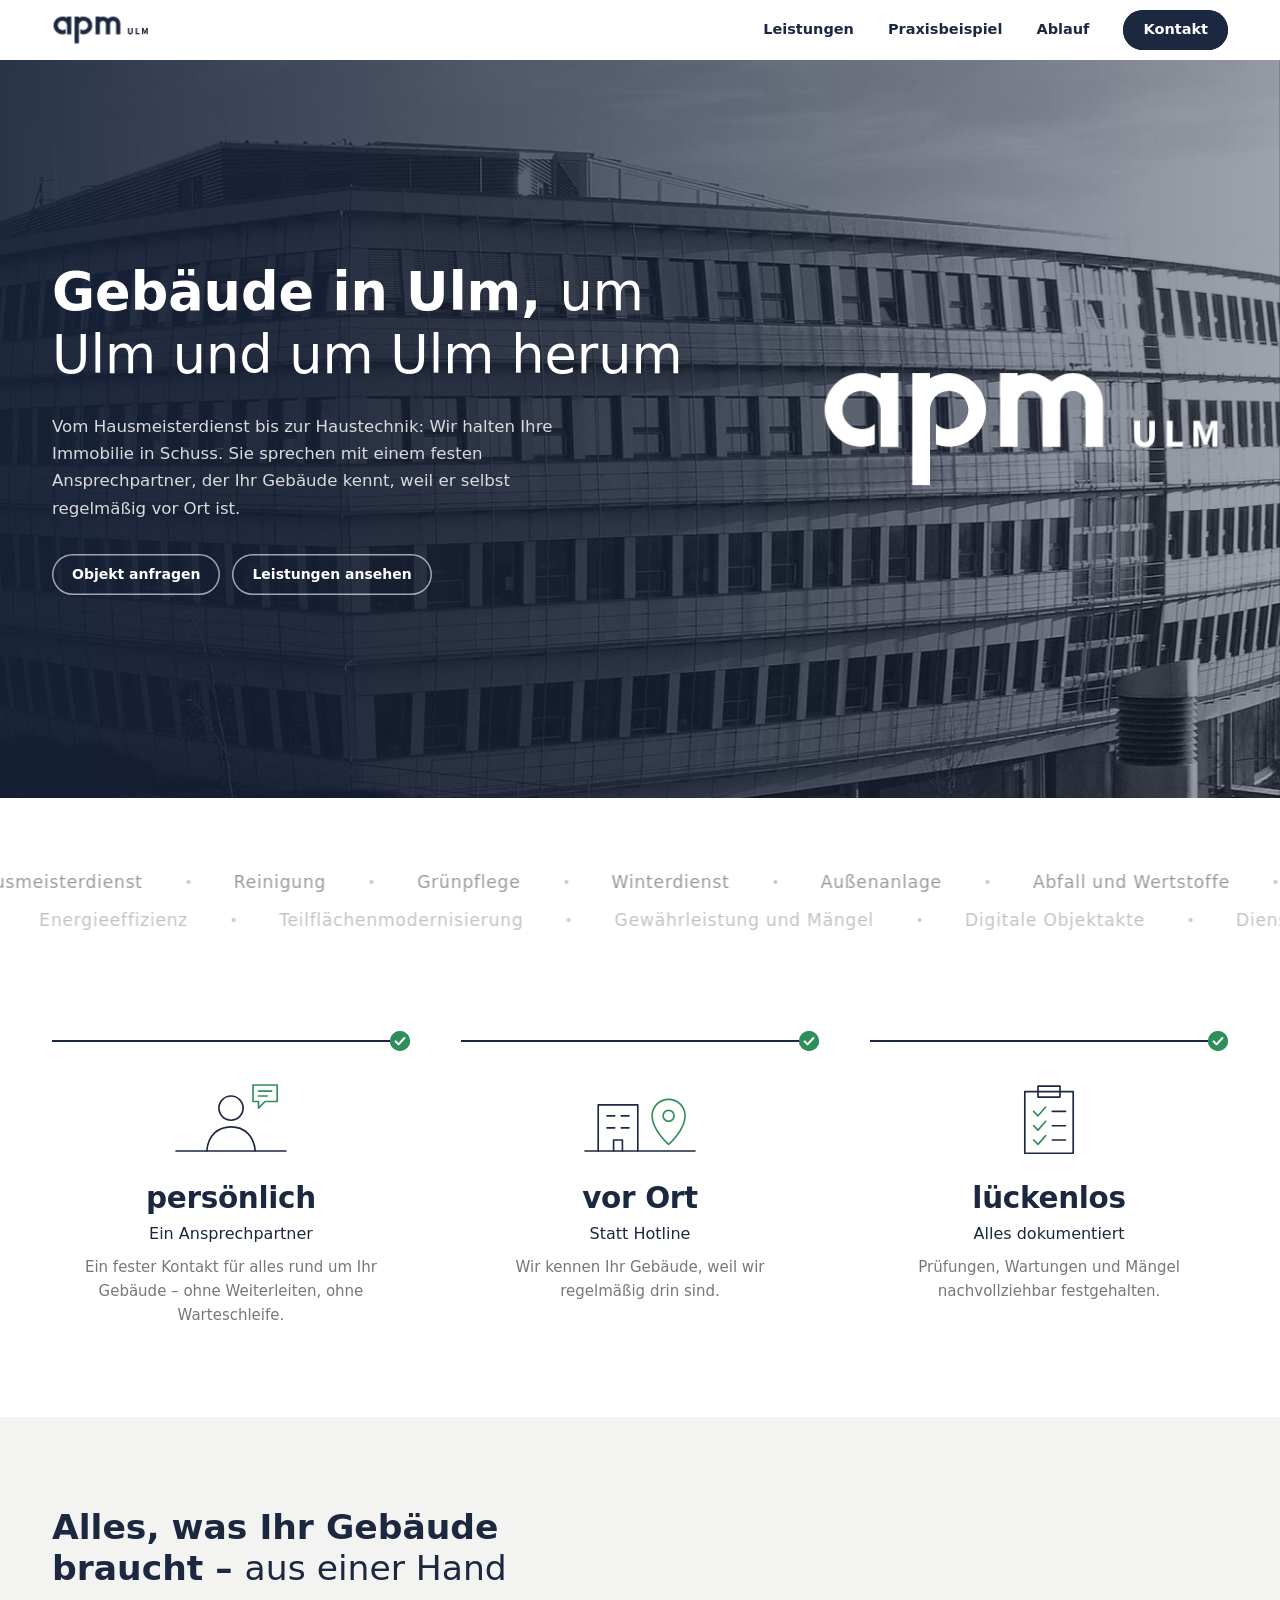
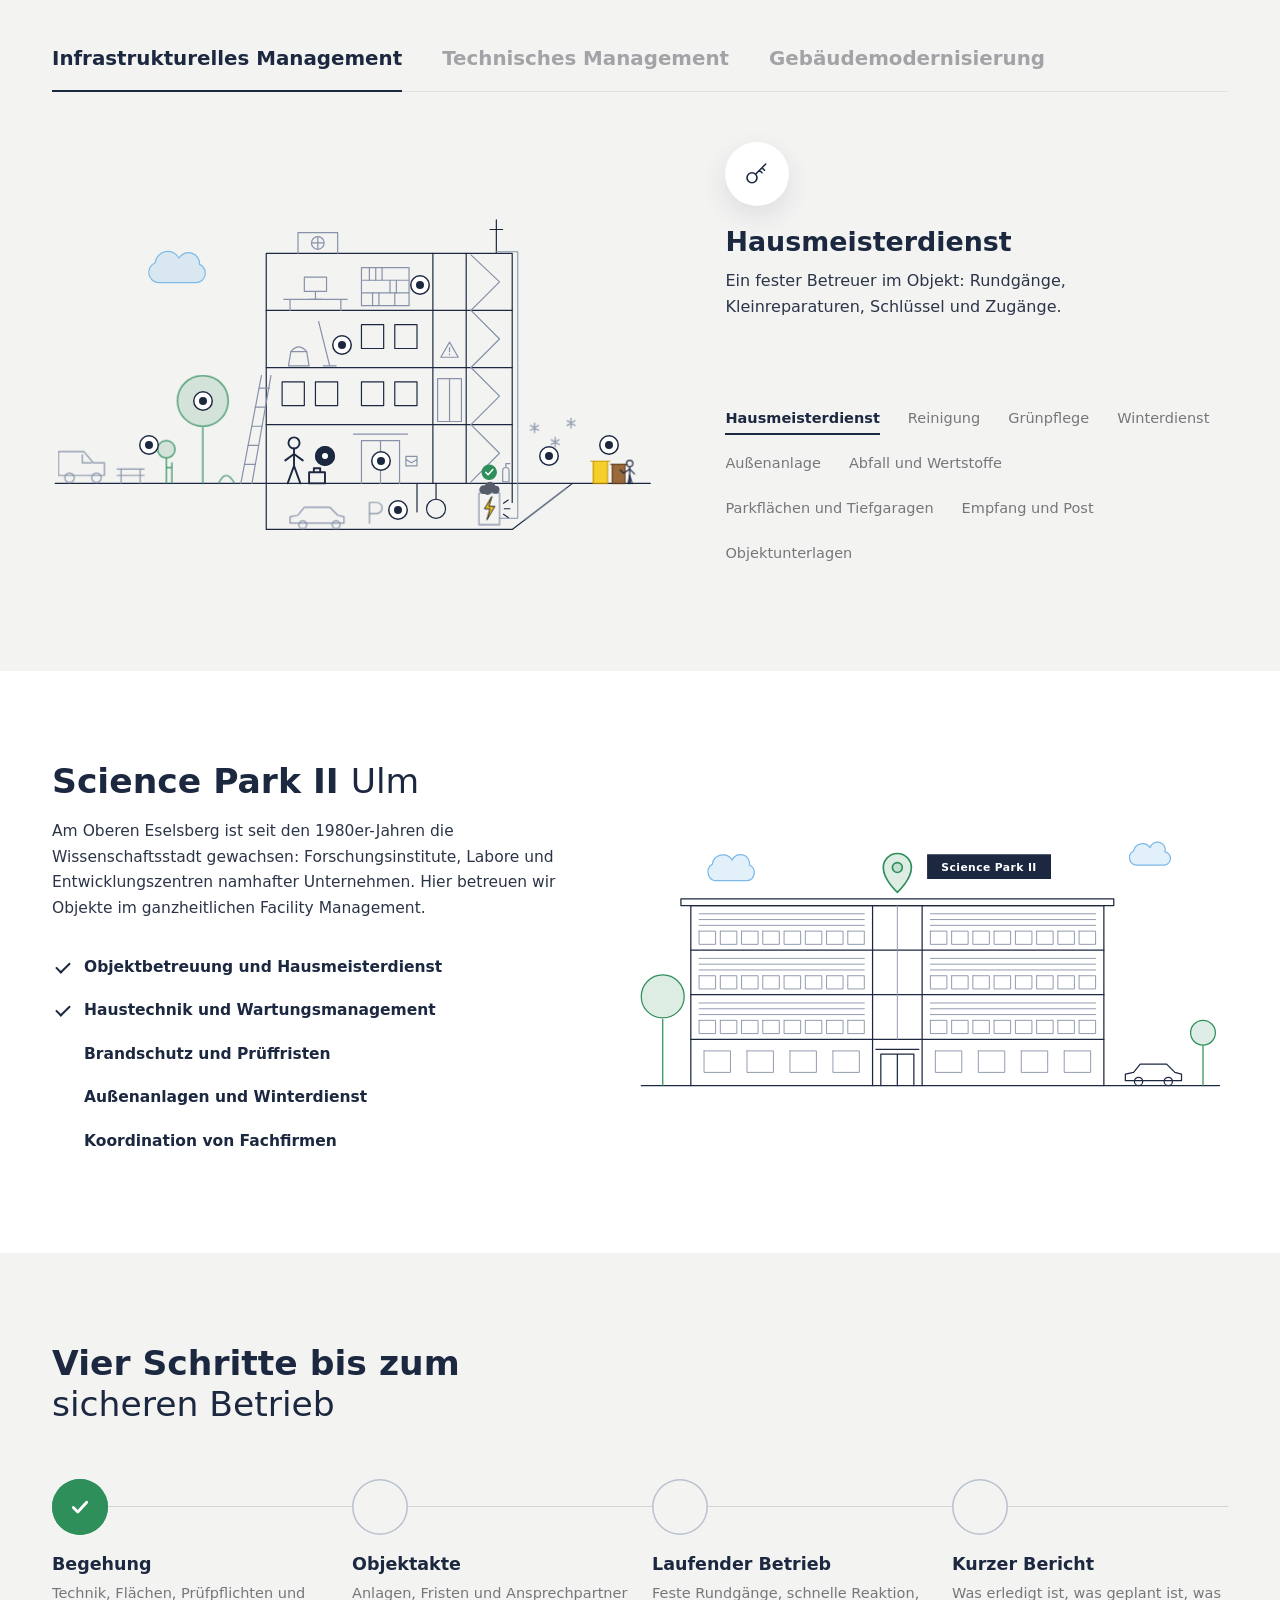
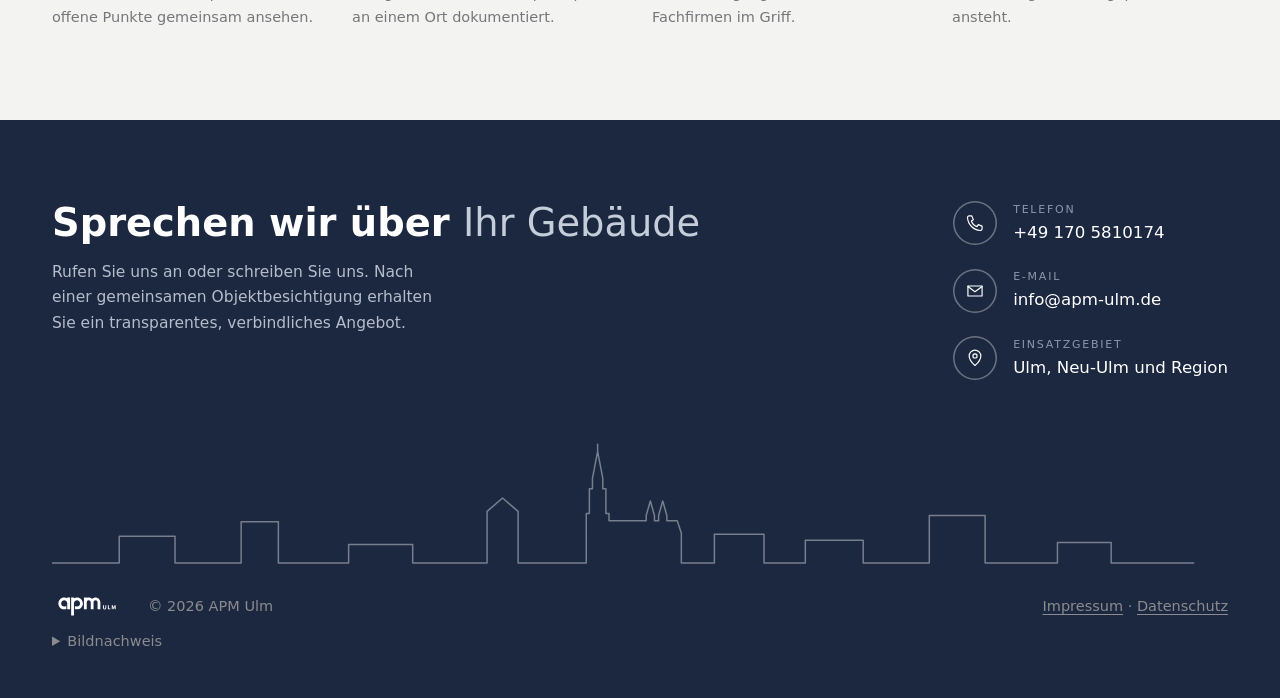
==== d/index.html @ 78b74770 "Titel: APM Ulm | Ganzheitliches Facility Management in Ulm Co-Authored-By: Claude Fable 5.1 <noreply" ====
<!doctype html>
<html lang="de">
<head>
<meta charset="utf-8">
<meta name="viewport" content="width=device-width, initial-scale=1">
<title>APM Ulm | Ganzheitliches Facility Management in Ulm</title>
<meta name="description" content="Facility Management in Ulm und Neu-Ulm aus einer Hand: Hausmeisterdienst, Reinigung, Winterdienst, Wartung, Brandschutz, Modernisierung. Ein fester Ansprechpartner.">
<meta name="robots" content="index, follow">
<link rel="canonical" href="https://www.apm-ulm.de/">
<meta property="og:url" content="https://www.apm-ulm.de/">
<meta property="og:type" content="website">
<meta property="og:locale" content="de_DE">
<meta property="og:site_name" content="APM Ulm">
<meta property="og:title" content="APM Ulm | Ganzheitliches Facility Management in Ulm">
<meta property="og:description" content="Facility Management in Ulm und Neu-Ulm aus einer Hand: Hausmeisterdienst, Reinigung, Winterdienst, Wartung, Brandschutz, Modernisierung. Ein fester Ansprechpartner.">
<meta property="og:image" content="https://www.apm-ulm.de/img/teilen.png">
<meta property="og:image:width" content="1200">
<meta property="og:image:height" content="630">
<meta name="twitter:card" content="summary_large_image">
<script type="application/ld+json">{"@context": "https://schema.org", "@type": "ProfessionalService", "name": "APM Ulm", "alternateName": "apm ulm – altun property management", "description": "Facility Management in Ulm und Neu-Ulm aus einer Hand: Hausmeisterdienst, Reinigung, Winterdienst, Wartung, Brandschutz, Modernisierung. Ein fester Ansprechpartner.", "image": "https://www.apm-ulm.de/img/teilen.png", "logo": "https://www.apm-ulm.de/img/apple-touch-icon.png", "telephone": "+49 170 5810174", "email": "info@apm-ulm.de", "address": {"@type": "PostalAddress", "streetAddress": "Weinbergweg 81", "postalCode": "89075", "addressLocality": "Ulm", "addressCountry": "DE"}, "areaServed": [{"@type": "City", "name": "Ulm"}, {"@type": "City", "name": "Neu-Ulm"}], "openingHoursSpecification": [{"@type": "OpeningHoursSpecification", "dayOfWeek": ["Monday", "Tuesday", "Wednesday", "Thursday", "Friday"], "opens": "08:00", "closes": "17:00"}], "knowsAbout": ["Facility Management", "Hausmeisterdienst", "Gebäudereinigung", "Winterdienst", "Grünpflege", "Wartung und Inspektion", "Brandschutz", "Gebäudemodernisierung"], "url": "https://www.apm-ulm.de/"}</script>
<meta name="theme-color" content="#FFFFFF">
<link rel="icon" href="../img/logo.svg" type="image/svg+xml">
<link rel="icon" href="../img/favicon-96.png" sizes="96x96" type="image/png">
<link rel="icon" href="../img/favicon-48.png" sizes="48x48" type="image/png">
<link rel="icon" href="../img/favicon-32.png" sizes="32x32" type="image/png">
<link rel="apple-touch-icon" href="../img/apple-touch-icon.png">
<link rel="stylesheet" href="d.css?v=98">


</head>
<body>
<header class="kopf">
  <div class="kopf-in">
    <a href="#start" class="logo" aria-label="APM Ulm – nach oben"><svg class="logo-svg" viewBox="100 100 1234 377" role="img" aria-label="APM Ulm"><g transform="translate(0 0)"><path class="gross" style="--n:0" d="M288.72 120.0H342.0V342.0H288.72V231.0C288.72 199.1212474822998 262.87876098632813 173.28 231.0 173.28C199.1212474822998 173.28 173.28 199.1212474822998 173.28 231.0C173.28 262.87876098632813 199.1212474822998 288.72 231.0 288.72C246.50911491394044 288.72 260.5892335510254 282.6037536621094 270.96000000000004 272.6516423034668V334.5902215576172C258.56110725402834 339.37604644775394 245.0870798492432 342.0 231.0 342.0C169.69470050811768 342.0 120.0 292.30529525756833 120.0 231.0C120.0 169.69470050811768 169.69470050811768 120.0 231.0 120.0C252.14142150878908 120.0 271.90205017089846 125.90992991924286 288.72 136.16789477348328Z "/></g><g transform="translate(22 0)"><path class="gross" style="--n:1" d="M583.98 231.0C583.98 292.30529525756833 534.2853121948242 342.0 472.98 342.0C458.89291168212895 342.0 445.4188842773438 339.37604644775394 433.02000000000004 334.5902215576172V272.6516423034668C443.3907833862305 282.6037536621094 457.4708935546875 288.72 472.98 288.72C504.85876098632815 288.72 530.7 262.87876098632813 530.7 231.0C530.7 199.1212474822998 504.85876098632815 173.28 472.98 173.28C441.1012390136719 173.28 415.26000000000005 199.1212474822998 415.26000000000005 231.0V457.44000000000005H361.98V120.0H415.26000000000005V136.16789053916932C432.0779498291016 125.90992886066437 451.83857849121097 120.0 472.98 120.0C534.2853121948242 120.0 583.98 169.69470050811768 583.98 231.0Z"/></g><g transform="translate(44 0)"><path class="gross" style="--n:2" d="M603.96 120.0H657.24V128.167970995903C668.7372802734376 122.92259918689727 681.5172189331055 120.0 694.98 120.0C720.1246435546875 120.0 742.887299194336 130.19509958267213 759.36 146.67725984573366C775.8327008056641 130.19509958267213 798.5953564453125 120.0 823.74 120.0C874.0103173828126 120.0 914.7600000000001 160.74965297698975 914.7600000000001 211.02V342.0H861.48V211.02C861.48 190.1761999511719 844.5838000488282 173.28 823.74 173.28C802.896199951172 173.28 786.0000000000001 190.1761999511719 786.0000000000001 211.02V342.0H732.72V211.02C732.72 190.1761999511719 715.8238000488282 173.28 694.98 173.28C674.1361999511719 173.28 657.24 190.1761999511719 657.24 211.02V342.0H603.96Z"/></g><g transform="translate(88 0)"><path class="klein" style="--n:3" d="M995.9982131142569 343.44Q988.4191065571285 343.44 982.5895532785644 341.31842548441955Q976.7600000000001 339.19685096883904 972.7928084948066 334.7280849480651Q968.8256169896132 330.25931892729113 966.7928084948066 323.30414865911393Q964.7600000000001 316.3489783909367 964.7600000000001 306.7345953805497V263.78876602077395H982.4427242908356V308.5537019376781Q982.4427242908356 315.82582935977575 984.0195752596746 320.12189307082457Q985.5964262285138 324.4179567818734 988.6252984343691 326.28997801888966Q991.6541706402244 328.1619992559059 995.9982131142569 328.1619992559059Q1000.395064083096 328.1619992559059 1003.4839362889513 326.28997801888966Q1006.5728084948066 324.4179567818734 1008.2360637110489 320.12189307082457Q1009.8993189272912 315.82582935977575 1009.8993189272912 308.5537019376781V263.78876602077395H1026.9148517129333V306.7345953805497Q1026.9148517129333 316.3489783909367 1024.9420432181269 323.30414865911393Q1022.9692347233203 330.25931892729113 1019.0692347233203 334.7280849480651Q1015.1692347233203 339.19685096883904 1009.3732771973528 341.31842548441955Q1003.5773196713853 343.44 995.9982131142569 343.44Z "/></g><g transform="translate(94 0)"><path class="klein" style="--n:4" d="M1056.9294470934828 342.0V263.78876602077395H1074.6121713843183V327.1491907610994H1105.5051922492876V342.0Z "/></g><g transform="translate(100 0)"><path class="klein" style="--n:5" d="M1131.0508092389007 342.0V263.78876602077395H1150.754426972608L1163.253745899899 298.56042474032546Q1164.439362889512 302.01165871955146 1165.4521713843185 305.57087146176127Q1166.464979879125 309.130084203971 1167.544979879125 312.97974366761656H1168.0249798791249Q1169.104979879125 309.130084203971 1170.0913841265283 305.57087146176127Q1171.0777883739315 302.01165871955146 1172.210596868738 298.56042474032546L1184.441149775255 263.78876602077395H1204.0919590141557V342.0H1187.9595752596747V313.36229955051004Q1187.9595752596747 309.50791654012306 1188.3603625174649 304.27117175636533Q1188.761149775255 299.03442697260766 1189.3083412804485 293.8240864362532Q1189.855532785642 288.6137458998988 1190.335532785642 284.81217138431833H1189.855532785642L1183.481149775255 305.40408643625324L1172.508128910286 335.2703405363544H1162.207447837577L1151.2344269726077 305.40408643625324L1145.1000439622208 284.81217138431833H1144.6200439622207Q1145.1000439622208 288.6137458998988 1145.620831220011 293.8240864362532Q1146.1416184778013 299.03442697260766 1146.5424057355915 304.27117175636533Q1146.9431929933817 309.50791654012306 1146.9431929933817 313.36229955051004V342.0Z"/></g></svg></a>
    <button class="menue-knopf" aria-label="Menü" aria-expanded="false"><span></span><span></span><span></span></button>
    <nav class="nav" aria-label="Hauptnavigation">
      <a href="#leistungen">Leistungen</a>
      <a href="#praxis">Praxisbeispiel</a>
      <a href="#ablauf">Ablauf</a>
      <a href="#kontakt" class="nav-cta">Kontakt</a>
    </nav>
  </div>
</header>

<main>
<section class="held" id="start">
  <img class="held-bild" src="../img/energon-wide-1920-sw.webp" srcset="../img/energon-wide-1000-sw.webp 1000w, ../img/energon-wide-1920-sw.webp 1920w" sizes="100vw" alt="Bürogebäude im Science Park II am Oberen Eselsberg in Ulm" width="1920" height="883" fetchpriority="high">
  <div class="held-text">
    <h1 data-worte>Gebäude in Ulm, <em>um Ulm und um Ulm herum</em></h1>
    <p class="lead">Vom Hausmeisterdienst bis zur Haustechnik: Wir halten Ihre Immobilie in Schuss. Sie sprechen mit einem festen Ansprechpartner, der Ihr Gebäude kennt, weil er selbst regelmäßig vor Ort ist.</p>
    <div class="knoepfe">
      <a href="#kontakt" class="btn">Objekt anfragen</a>
      <a href="#leistungen" class="btn hell">Leistungen ansehen</a>
    </div>
  </div>
  <div class="held-logo" aria-hidden="true"><svg class="logo-svg gross-logo" viewBox="100 100 1234 377"><g transform="translate(0 0)"><path class="gross" style="--n:0" d="M288.72 120.0H342.0V342.0H288.72V231.0C288.72 199.1212474822998 262.87876098632813 173.28 231.0 173.28C199.1212474822998 173.28 173.28 199.1212474822998 173.28 231.0C173.28 262.87876098632813 199.1212474822998 288.72 231.0 288.72C246.50911491394044 288.72 260.5892335510254 282.6037536621094 270.96000000000004 272.6516423034668V334.5902215576172C258.56110725402834 339.37604644775394 245.0870798492432 342.0 231.0 342.0C169.69470050811768 342.0 120.0 292.30529525756833 120.0 231.0C120.0 169.69470050811768 169.69470050811768 120.0 231.0 120.0C252.14142150878908 120.0 271.90205017089846 125.90992991924286 288.72 136.16789477348328Z "/></g><g transform="translate(22 0)"><path class="gross" style="--n:1" d="M583.98 231.0C583.98 292.30529525756833 534.2853121948242 342.0 472.98 342.0C458.89291168212895 342.0 445.4188842773438 339.37604644775394 433.02000000000004 334.5902215576172V272.6516423034668C443.3907833862305 282.6037536621094 457.4708935546875 288.72 472.98 288.72C504.85876098632815 288.72 530.7 262.87876098632813 530.7 231.0C530.7 199.1212474822998 504.85876098632815 173.28 472.98 173.28C441.1012390136719 173.28 415.26000000000005 199.1212474822998 415.26000000000005 231.0V457.44000000000005H361.98V120.0H415.26000000000005V136.16789053916932C432.0779498291016 125.90992886066437 451.83857849121097 120.0 472.98 120.0C534.2853121948242 120.0 583.98 169.69470050811768 583.98 231.0Z"/></g><g transform="translate(44 0)"><path class="gross" style="--n:2" d="M603.96 120.0H657.24V128.167970995903C668.7372802734376 122.92259918689727 681.5172189331055 120.0 694.98 120.0C720.1246435546875 120.0 742.887299194336 130.19509958267213 759.36 146.67725984573366C775.8327008056641 130.19509958267213 798.5953564453125 120.0 823.74 120.0C874.0103173828126 120.0 914.7600000000001 160.74965297698975 914.7600000000001 211.02V342.0H861.48V211.02C861.48 190.1761999511719 844.5838000488282 173.28 823.74 173.28C802.896199951172 173.28 786.0000000000001 190.1761999511719 786.0000000000001 211.02V342.0H732.72V211.02C732.72 190.1761999511719 715.8238000488282 173.28 694.98 173.28C674.1361999511719 173.28 657.24 190.1761999511719 657.24 211.02V342.0H603.96Z"/></g><g transform="translate(88 0)"><path class="klein" style="--n:3" d="M995.9982131142569 343.44Q988.4191065571285 343.44 982.5895532785644 341.31842548441955Q976.7600000000001 339.19685096883904 972.7928084948066 334.7280849480651Q968.8256169896132 330.25931892729113 966.7928084948066 323.30414865911393Q964.7600000000001 316.3489783909367 964.7600000000001 306.7345953805497V263.78876602077395H982.4427242908356V308.5537019376781Q982.4427242908356 315.82582935977575 984.0195752596746 320.12189307082457Q985.5964262285138 324.4179567818734 988.6252984343691 326.28997801888966Q991.6541706402244 328.1619992559059 995.9982131142569 328.1619992559059Q1000.395064083096 328.1619992559059 1003.4839362889513 326.28997801888966Q1006.5728084948066 324.4179567818734 1008.2360637110489 320.12189307082457Q1009.8993189272912 315.82582935977575 1009.8993189272912 308.5537019376781V263.78876602077395H1026.9148517129333V306.7345953805497Q1026.9148517129333 316.3489783909367 1024.9420432181269 323.30414865911393Q1022.9692347233203 330.25931892729113 1019.0692347233203 334.7280849480651Q1015.1692347233203 339.19685096883904 1009.3732771973528 341.31842548441955Q1003.5773196713853 343.44 995.9982131142569 343.44Z "/></g><g transform="translate(94 0)"><path class="klein" style="--n:4" d="M1056.9294470934828 342.0V263.78876602077395H1074.6121713843183V327.1491907610994H1105.5051922492876V342.0Z "/></g><g transform="translate(100 0)"><path class="klein" style="--n:5" d="M1131.0508092389007 342.0V263.78876602077395H1150.754426972608L1163.253745899899 298.56042474032546Q1164.439362889512 302.01165871955146 1165.4521713843185 305.57087146176127Q1166.464979879125 309.130084203971 1167.544979879125 312.97974366761656H1168.0249798791249Q1169.104979879125 309.130084203971 1170.0913841265283 305.57087146176127Q1171.0777883739315 302.01165871955146 1172.210596868738 298.56042474032546L1184.441149775255 263.78876602077395H1204.0919590141557V342.0H1187.9595752596747V313.36229955051004Q1187.9595752596747 309.50791654012306 1188.3603625174649 304.27117175636533Q1188.761149775255 299.03442697260766 1189.3083412804485 293.8240864362532Q1189.855532785642 288.6137458998988 1190.335532785642 284.81217138431833H1189.855532785642L1183.481149775255 305.40408643625324L1172.508128910286 335.2703405363544H1162.207447837577L1151.2344269726077 305.40408643625324L1145.1000439622208 284.81217138431833H1144.6200439622207Q1145.1000439622208 288.6137458998988 1145.620831220011 293.8240864362532Q1146.1416184778013 299.03442697260766 1146.5424057355915 304.27117175636533Q1146.9431929933817 309.50791654012306 1146.9431929933817 313.36229955051004V342.0Z"/></g></svg></div>
</section>

<div class="laufband" aria-hidden="true">
  <div class="lb-reihe" data-tempo="-1"><span>Hausmeisterdienst</span><span>Reinigung</span><span>Grünpflege</span><span>Winterdienst</span><span>Außenanlage</span><span>Abfall und Wertstoffe</span><span>Parkflächen und Tiefgaragen</span><span>Empfang und Post</span><span>Objektunterlagen</span><span>Wartung und Inspektion</span><span>Reparaturen</span><span>Brandschutz und Prüffristen</span><span>Betreiberpflichten</span><span>Störungsannahme</span><span>Dienstleister steuern</span><span>Digitale Objektakte</span><span>Gewährleistung und Mängel</span><span>Teilflächenmodernisierung</span><span>Energieeffizienz</span><span>Fassade und Dach</span><span>Innenausbau</span><span>Haustechnik erneuern</span><span>Planung und Bauleitung</span><span>Hausmeisterdienst</span><span>Reinigung</span><span>Grünpflege</span><span>Winterdienst</span><span>Außenanlage</span><span>Abfall und Wertstoffe</span><span>Parkflächen und Tiefgaragen</span><span>Empfang und Post</span><span>Objektunterlagen</span><span>Wartung und Inspektion</span><span>Reparaturen</span><span>Brandschutz und Prüffristen</span><span>Betreiberpflichten</span><span>Störungsannahme</span><span>Dienstleister steuern</span><span>Digitale Objektakte</span><span>Gewährleistung und Mängel</span><span>Teilflächenmodernisierung</span><span>Energieeffizienz</span><span>Fassade und Dach</span><span>Innenausbau</span><span>Haustechnik erneuern</span><span>Planung und Bauleitung</span></div>
  <div class="lb-reihe zwei" data-tempo="1"><span>Planung und Bauleitung</span><span>Haustechnik erneuern</span><span>Innenausbau</span><span>Fassade und Dach</span><span>Energieeffizienz</span><span>Teilflächenmodernisierung</span><span>Gewährleistung und Mängel</span><span>Digitale Objektakte</span><span>Dienstleister steuern</span><span>Störungsannahme</span><span>Betreiberpflichten</span><span>Brandschutz und Prüffristen</span><span>Reparaturen</span><span>Wartung und Inspektion</span><span>Objektunterlagen</span><span>Empfang und Post</span><span>Parkflächen und Tiefgaragen</span><span>Abfall und Wertstoffe</span><span>Außenanlage</span><span>Winterdienst</span><span>Grünpflege</span><span>Reinigung</span><span>Hausmeisterdienst</span><span>Planung und Bauleitung</span><span>Haustechnik erneuern</span><span>Innenausbau</span><span>Fassade und Dach</span><span>Energieeffizienz</span><span>Teilflächenmodernisierung</span><span>Gewährleistung und Mängel</span><span>Digitale Objektakte</span><span>Dienstleister steuern</span><span>Störungsannahme</span><span>Betreiberpflichten</span><span>Brandschutz und Prüffristen</span><span>Reparaturen</span><span>Wartung und Inspektion</span><span>Objektunterlagen</span><span>Empfang und Post</span><span>Parkflächen und Tiefgaragen</span><span>Abfall und Wertstoffe</span><span>Außenanlage</span><span>Winterdienst</span><span>Grünpflege</span><span>Reinigung</span><span>Hausmeisterdienst</span></div>
</div>

<section class="teil" id="vorteile">
  <ul class="vorteile">
    <li class="auf"><span class="v-punkt"><svg viewBox="0 0 20 20" aria-hidden="true"><path pathLength="1" d="M5.6 10.4l3 3 5.8-6.4"/></svg></span><svg class="v-bild" viewBox="0 0 120 80" aria-hidden="true"><path pathLength="1" d="M10 70h100"/><circle pathLength="1" cx="60" cy="31" r="11"/><path pathLength="1" d="M38 70c1-14 10-22 22-22s21 8 22 22"/><path pathLength="1" class="gruen" d="M80 10h22v15H91l-6 6v-6h-5z"/><path pathLength="1" class="gruen" d="M85 15.5h12M85 20h8"/></svg><span class="v-zahl">persönlich</span><h3>Ein Ansprechpartner</h3><p>Ein fester Kontakt für alles rund um Ihr Gebäude – ohne Weiterleiten, ohne Warteschleife.</p></li>
    <li class="auf"><span class="v-punkt"><svg viewBox="0 0 20 20" aria-hidden="true"><path pathLength="1" d="M5.6 10.4l3 3 5.8-6.4"/></svg></span><svg class="v-bild" viewBox="0 0 120 80" aria-hidden="true"><path pathLength="1" d="M10 70h100"/><path pathLength="1" d="M22 70V28h36v42"/><path pathLength="1" d="M30 38h7M43 38h7M30 49h7M43 49h7M36 70V60h8v10"/><path pathLength="1" class="gruen" d="M86 64s-15-13-15-26a15 15 0 0 1 30 0c0 13-15 26-15 26z"/><circle pathLength="1" class="gruen" cx="86" cy="38" r="5"/></svg><span class="v-zahl">vor Ort</span><h3>Statt Hotline</h3><p>Wir kennen Ihr Gebäude, weil wir regelmäßig drin sind.</p></li>
    <li class="auf"><span class="v-punkt"><svg viewBox="0 0 20 20" aria-hidden="true"><path pathLength="1" d="M5.6 10.4l3 3 5.8-6.4"/></svg></span><svg class="v-bild" viewBox="0 0 120 80" aria-hidden="true"><path pathLength="1" d="M38 16h44v56H38z"/><path pathLength="1" d="M50 11h20v10H50z"/><path pathLength="1" class="gruen" d="M46 34l4 4 7-8"/><path pathLength="1" d="M63 34h12"/><path pathLength="1" class="gruen" d="M46 47l4 4 7-8"/><path pathLength="1" d="M63 47h12"/><path pathLength="1" class="gruen" d="M46 60l4 4 7-8"/><path pathLength="1" d="M63 60h12"/></svg><span class="v-zahl">lückenlos</span><h3>Alles dokumentiert</h3><p>Prüfungen, Wartungen und Mängel nachvollziehbar festgehalten.</p></li>
  </ul>
</section>

<section class="nebel" id="leistungen">
  <div class="teil">
    <div class="kopfzeile auf"><h2>Alles, was Ihr Gebäude braucht – <em>aus einer Hand</em></h2></div>
    <div class="reiter auf" role="tablist" aria-label="Leistungsbereich wählen">
      <button class="aktiv" role="tab" aria-selected="true" data-art="aussen">Infrastrukturelles Management</button>
      <button role="tab" aria-selected="false" data-art="technik">Technisches Management</button>
      <button role="tab" aria-selected="false" data-art="mod">Gebäudemodernisierung</button>
    </div>
    <div class="h-buehne auf">
      <div class="h-bild"><svg class="haus haus-haupt" viewBox="-60 0 760 480" aria-hidden="true">
<path class="wolke" d="M70 122a16 16 0 0 1 30-6 14 14 0 0 1 26 8 12 12 0 0 1-4 23H74a13 13 0 0 1-4-25z"/>
<path d="M-56 400H694"/>
<path d="M210 400V110H520V400"/>
<path d="M210 182H520M210 254H520M210 326H520"/>
<path d="M462 110V400"/>
<path class="leicht" d="M420 110V400"/>
<path class="leicht" d="M210 400V458H520M520 400V424M400 400V436M520 458L596 400"/>
<path class="leicht" d="M330 200h28v30h-28zM372 200h28v30h-28zM230 272h28v30h-28zM272 272h28v30h-28zM330 272h28v30h-28zM372 272h28v30h-28z"/>
<path class="leicht" d="M500 110V68M492 80H508"/>
<circle class="leicht" cx="424" cy="432" r="12"/><path class="leicht" d="M424 420V400"/>
<g data-k="wartung"><path d="M250 110V84H300V110"/><circle cx="275" cy="97" r="8"/><path d="M268 97h14M275 90v14"/></g>
<g data-k="cafm"><path d="M232 168H312M240 168V182M304 168V182"/><path d="M258 140h28v18h-28zM272 158v10M264 168h16"/></g>
<g data-k="doku"><path d="M330 128h60v48h-60zM330 144h60M330 160h60"/><path d="M340 128v16M348 128v16M356 128v16M366 144v16M374 144v16M344 160v16M352 160v16M372 160v16"/></g>
<g data-k="rein"><path d="M238 252l3-18h20l3 18z"/><path d="M241 234q10-12 20 0"/><path d="M290 252L276 196M282 252h16"/></g>
<g data-k="stoer"><path d="M426 268h30v54h-30zM441 268v54"/><path d="M441 222l11 19h-22z"/><path d="M441 229v5M441 237v1"/></g>
<g data-k="instand"><path d="M178 400L204 264M192 400L216 264"/><path d="M183 376h13M187 352h13M192 328h13M196 304h13M201 280h13"/></g>
<g data-k="pforte"><path d="M330 400V346H378V400M354 346V400M320 338H388"/><path d="M386 366h14v12h-14zM386 370l7 4 7-4"/></g>
<g data-k="objekt"><circle cx="245" cy="349" r="7"/><path d="M245 356v22M245 363l-11 8M245 363l11 8M245 378l-8 22M245 378l8 22"/><path d="M264 386h20v14h-20zM270 386v-5h8v5"/></g>
<g data-k="brand"><path d="M468 398L504 362 468 326 504 290 468 254 504 218 468 182 504 146 468 112"/><path d="M508 398v-14a4 4 0 0 1 8 0v14zM512 380v-5h5"/></g>
<g data-k="park"><g class="auto-tg"><path d="M240 450v-8l10-2 8-10h32l10 10 8 2v8z"/><circle cx="256" cy="452" r="5"/><circle cx="298" cy="452" r="5"/></g><path d="M340 450V424h9a7 7 0 0 1 0 14h-9"/></g>
<g data-k="betreiber"><path d="M478 412h26v40h-26z"/><path class="blitz" d="M494 417l-9 15h7l-4 14 10-17h-7z"/></g>
<g data-k="gruen"><path d="M130 400V330"/><circle cx="130" cy="296" r="32"/><path d="M150 400q9-20 20 0"/></g>
<g data-k="galabau"><path d="M22 390h34M22 382h34M27 382v18M51 382v18"/><path d="M84 400V368M91 400V374M84 380h7"/><circle cx="84" cy="357" r="11"/></g>
<g data-k="omgmt" class="auto-oben"><path d="M-52 390v-30h32l12 14h14v16z"/><path d="M-22 364v10h12"/><circle cx="-38" cy="393" r="6"/><circle cx="-4" cy="393" r="6"/></g>
<g data-k="winter"><path d="M548 324v12M543 327l10 6M553 327l-10 6"/><path d="M574 342v12M569 345l10 6M579 345l-10 6"/><path d="M594 318v12M589 321l10 6M599 321l-10 6"/><path d="M536 446l52-40"/></g>
<g data-k="abfall"><path class="t-gelb" d="M622 400V372H640V400ZM619 372H643"/><path class="t-braun" d="M646 400V376H662V400ZM644 376H665"/></g>
<g class="sz szene">
<path class="himmelblitz" d="M534 -16L510 28h12L500 68l9-32h-11l14-52z"/>
<path class="leiter" d="M500 108H527V444H504"/>
<path class="strom" pathLength="1" d="M500 68V108H527V444H504"/>
<g class="sz rauch"><circle cx="484" cy="408" r="5.5"/><circle cx="492" cy="405" r="7"/><circle cx="499" cy="408" r="5"/><circle cx="489" cy="410" r="4.5"/></g>
<g class="sz funken"><path d="M509 425l6-4M510 432h7M509 439l6 4"/></g>
<g class="sz ok"><circle cx="491" cy="386" r="9"/><path d="M486.6 386l3 3 6-6.6"/></g>
<g class="sz mann"><g class="sz mann-in"><circle cx="0" cy="-25" r="4"/><path d="M0 -21V-10"/><path d="M0 -18L6 -12"/><g class="sz arm"><path d="M0 -18L-8 -13M-8 -13l-4 -4"/></g><g class="sz bein-lauf"><path class="b1" d="M0 -10V0"/><path class="b2" d="M0 -10V0"/></g><g class="sz bein-steh"><path d="M0 -10L-2 0M0 -10L3 0"/></g></g></g>
</g>
</svg><svg class="haus haus-mod" viewBox="-60 0 760 480" aria-hidden="true"><g class="sz neu"><path d="M-56 400H694"/><path d="M210 400V110H520V400"/><path d="M210 182H520M210 254H520M210 326H520"/><path d="M236 128h34v36h-34zM253 128v36M300 128h34v36h-34zM317 128v36M400 128h34v36h-34zM417 128v36M464 128h34v36h-34zM481 128v36M236 200h34v36h-34zM253 200v36M300 200h34v36h-34zM317 200v36M400 200h34v36h-34zM417 200v36M464 200h34v36h-34zM481 200v36M236 272h34v36h-34zM253 272v36M300 272h34v36h-34zM317 272v36M400 272h34v36h-34zM417 272v36M464 272h34v36h-34zM481 272v36"/><path d="M236 344h34v36h-34zM253 344v36M464 344h34v36h-34zM481 344v36"/><path d="M340 400V342H390V400M365 342V400M330 334H400"/><path class="pv" d="M232 110l10-24h92l-10 24zM264 86l-10 24M294 86l-10 24M237 98h93"/><path d="M440 110V86h44v24"/><circle cx="462" cy="98" r="8"/><path d="M455 98h14M462 91v14"/><path class="gruen" d="M360 110q4-12 8 0M376 110q4-10 8 0M392 110q4-12 8 0M408 110q4-10 8 0"/><path class="gruen" d="M590 400V334"/><circle class="gruen" cx="590" cy="302" r="30"/><path class="gruen" d="M112 400q10-26 26 0M140 400q8-18 20 0M162 400q6-14 16 0"/><circle class="sonne" cx="110" cy="112" r="17"/><path class="sonne" d="M110 82v-9M110 151v-9M80 112h-9M149 112h-9M89 91l-6-6M137 139l-6-6M89 133l-6 6M137 85l-6 6"/></g><g class="sz alt"><path pathLength="1" d="M-56 400H694"/><path pathLength="1" d="M210 400V118l40-6 30 10 46-12 40 9 50-8 44 10 30-9 30 6V400"/><path pathLength="1" d="M210 182q80 8 155 0t155 4M210 254q70-6 150 2t160-2M210 326h310"/><path pathLength="1" d="M236 130l10 18-8 14 12 20M470 200l-12 16 10 14-14 22M300 330l8 18-6 16 10 14"/><path pathLength="1" d="M240 200h30v32h-30zM240 200l30 32M380 200h30v32h-30zM380 232l30-32"/><path pathLength="1" d="M300 272h30v32h-30zM312 272l-8 14 12 6-6 12M240 272h30v32h-30zM236 280l38 6M236 296l38-8M430 272h30v32h-30z"/><path pathLength="1" d="M340 400V346h40v54M344 348l30 6v46"/><path pathLength="1" d="M440 340q10-8 20 0t18 4q4 12-6 18t-24 0q-12-8-8-22z"/><path pathLength="1" d="M480 112l14-36M486 92l12 4"/><path pathLength="1" d="M40 400V352H180V400M40 364H180M75 352V400M110 352V400M145 352V400"/><path pathLength="1" class="warn" d="M92 344l14-24 14 24zM106 328v8"/><path pathLength="1" d="M130 400q8-18 22-12 6-14 22-6 14-4 16 18z"/><path pathLength="1" d="M560 400V370M620 400V370"/><path pathLength="1" class="warn" d="M552 370h76v14h-76z"/><path pathLength="1" d="M566 370l-10 14M584 370l-10 14M602 370l-10 14M620 370l-10 14"/><path pathLength="1" class="warn" d="M650 400l8-26h6l8 26zM646 400h30"/></g><g class="sz wolken"><g class="sz" transform="translate(270 160) scale(2.0)"><path class="puff" style="--n:0" d="M-30 12a14 14 0 0 1 3-27 18 18 0 0 1 34-7 15 15 0 0 1 23 13 12 12 0 0 1-3 24H-24a12 12 0 0 1-6-3z"/></g><g class="sz" transform="translate(385 140) scale(2.2)"><path class="puff" style="--n:1" d="M-30 12a14 14 0 0 1 3-27 18 18 0 0 1 34-7 15 15 0 0 1 23 13 12 12 0 0 1-3 24H-24a12 12 0 0 1-6-3z"/></g><g class="sz" transform="translate(478 178) scale(1.8)"><path class="puff" style="--n:2" d="M-30 12a14 14 0 0 1 3-27 18 18 0 0 1 34-7 15 15 0 0 1 23 13 12 12 0 0 1-3 24H-24a12 12 0 0 1-6-3z"/></g><g class="sz" transform="translate(250 262) scale(2.1)"><path class="puff" style="--n:3" d="M-30 12a14 14 0 0 1 3-27 18 18 0 0 1 34-7 15 15 0 0 1 23 13 12 12 0 0 1-3 24H-24a12 12 0 0 1-6-3z"/></g><g class="sz" transform="translate(366 252) scale(2.4)"><path class="puff" style="--n:4" d="M-30 12a14 14 0 0 1 3-27 18 18 0 0 1 34-7 15 15 0 0 1 23 13 12 12 0 0 1-3 24H-24a12 12 0 0 1-6-3z"/></g><g class="sz" transform="translate(486 280) scale(1.9)"><path class="puff" style="--n:5" d="M-30 12a14 14 0 0 1 3-27 18 18 0 0 1 34-7 15 15 0 0 1 23 13 12 12 0 0 1-3 24H-24a12 12 0 0 1-6-3z"/></g><g class="sz" transform="translate(290 352) scale(2.0)"><path class="puff" style="--n:6" d="M-30 12a14 14 0 0 1 3-27 18 18 0 0 1 34-7 15 15 0 0 1 23 13 12 12 0 0 1-3 24H-24a12 12 0 0 1-6-3z"/></g><g class="sz" transform="translate(412 346) scale(2.2)"><path class="puff" style="--n:7" d="M-30 12a14 14 0 0 1 3-27 18 18 0 0 1 34-7 15 15 0 0 1 23 13 12 12 0 0 1-3 24H-24a12 12 0 0 1-6-3z"/></g><g class="sz" transform="translate(505 362) scale(1.6)"><path class="puff" style="--n:8" d="M-30 12a14 14 0 0 1 3-27 18 18 0 0 1 34-7 15 15 0 0 1 23 13 12 12 0 0 1-3 24H-24a12 12 0 0 1-6-3z"/></g><g class="sz" transform="translate(205 330) scale(1.5)"><path class="puff" style="--n:9" d="M-30 12a14 14 0 0 1 3-27 18 18 0 0 1 34-7 15 15 0 0 1 23 13 12 12 0 0 1-3 24H-24a12 12 0 0 1-6-3z"/></g><path class="schlag" style="--n:0" d="M330 191v18M321 200h18M324 194l12 12M336 194l-12 12"/><path class="schlag" style="--n:1" d="M440 226v18M431 235h18M434 229l12 12M446 229l-12 12"/><path class="schlag" style="--n:2" d="M310 291v18M301 300h18M304 294l12 12M316 294l-12 12"/><path class="schlag" style="--n:3" d="M455 321v18M446 330h18M449 324l12 12M461 324l-12 12"/><path class="schlag" style="--n:4" d="M240 321v18M231 330h18M234 324l12 12M246 324l-12 12"/></g><g class="sz" transform="translate(545 150)"><path class="funkel" style="--n:0" d="M0 -9L2.2 -2.2 9 0 2.2 2.2 0 9 -2.2 2.2 -9 0 -2.2 -2.2Z"/></g><g class="sz" transform="translate(186 206)"><path class="funkel" style="--n:1" d="M0 -9L2.2 -2.2 9 0 2.2 2.2 0 9 -2.2 2.2 -9 0 -2.2 -2.2Z"/></g><g class="sz" transform="translate(366 62)"><path class="funkel" style="--n:2" d="M0 -9L2.2 -2.2 9 0 2.2 2.2 0 9 -2.2 2.2 -9 0 -2.2 -2.2Z"/></g><g class="sz" transform="translate(548 330)"><path class="funkel" style="--n:3" d="M0 -9L2.2 -2.2 9 0 2.2 2.2 0 9 -2.2 2.2 -9 0 -2.2 -2.2Z"/></g></svg><div class="h-punkte"></div></div>
      <div class="h-seite">
        <div class="h-detail" aria-live="polite"><span class="k-icon"></span><h3></h3><p></p></div>
        <ul class="h-liste">
<li><button class="h-wahl" data-art="aussen" data-k="objekt" data-x="284" data-y="366" data-text="Ein fester Betreuer im Objekt: Rundgänge, Kleinreparaturen, Schlüssel und Zugänge."><span class="l-icon"><svg viewBox="0 0 24 24" aria-hidden="true"><circle pathLength="1" cx="8" cy="15" r="4"/><path pathLength="1" d="M11 12l8-8M16 7l2 2M14 9l2 2"/></svg></span><span class="l-name">Hausmeisterdienst</span></button></li>
<li><button class="h-wahl" data-art="aussen" data-k="rein" data-x="306" data-y="226" data-text="Treppenhäuser, Flure und Eingänge sauber halten – wir beauftragen, kontrollieren und sorgen für Nachbesserung."><span class="l-icon"><svg viewBox="0 0 24 24" aria-hidden="true"><path pathLength="1" d="M12 3l1.8 5.2L19 10l-5.2 1.8L12 17l-1.8-5.2L5 10l5.2-1.8zM19 16v5M16.5 18.5h5"/></svg></span><span class="l-name">Reinigung</span></button></li>
<li><button class="h-wahl" data-art="aussen" data-k="gruen" data-x="130" data-y="296" data-text="Rasen, Hecken, Bäume und Beete schneiden und pflegen, gießen, Laub und Schnittgut abfahren."><span class="l-icon"><svg viewBox="0 0 24 24" aria-hidden="true"><path pathLength="1" d="M5 19c0-8 5-13 14-14 0 9-5 14-13 14M5 19c3-5 6-8 10-10"/></svg></span><span class="l-name">Grünpflege</span></button></li>
<li><button class="h-wahl" data-art="aussen" data-k="winter" data-x="566" data-y="366" data-text="Wege, Zufahrten und Parkflächen räumen und streuen, bevor morgens der Betrieb beginnt."><span class="l-icon"><svg viewBox="0 0 24 24" aria-hidden="true"><path pathLength="1" d="M12 2v20M4.2 6.5l15.6 11M19.8 6.5 4.2 17.5M9.5 3.5 12 6l2.5-2.5M9.5 20.5 12 18l2.5 2.5"/></svg></span><span class="l-name">Winterdienst</span></button></li>
<li><button class="h-wahl" data-art="aussen" data-k="galabau" data-x="62" data-y="352" data-text="Wege, Plätze, Beete und Bänke sauber und in Ordnung halten, kleine Schäden ausbessern."><span class="l-icon"><svg viewBox="0 0 24 24" aria-hidden="true"><path pathLength="1" d="M12 22v-7M12 15c-4 0-6-2.5-6-5.5S8.5 3 12 3s6 3.5 6 6.5-2 5.5-6 5.5z"/></svg></span><span class="l-name">Außenanlage</span></button></li>
<li><button class="h-wahl" data-art="aussen" data-k="abfall" data-x="642" data-y="352" data-text="Tonnen rechtzeitig bereitstellen, Standplätze sauber halten, Abholung abstimmen."><span class="l-icon"><svg viewBox="0 0 24 24" aria-hidden="true"><path pathLength="1" d="M4 7h16M9 7V4h6v3M6 7l1 13h10l1-13M10 11v6M14 11v6"/></svg></span><span class="l-name">Abfall und Wertstoffe</span></button></li>
<li><button class="h-wahl" data-art="aussen" data-k="park" data-x="376" data-y="434" data-text="Ordnung, Beleuchtung, Beschilderung und ein sicherer Ablauf für Mieter und Besucher."><span class="l-icon"><svg viewBox="0 0 24 24" aria-hidden="true"><path pathLength="1" d="M4 4h16v16H4zM9 17V7h3.5a3 3 0 0 1 0 6H9"/></svg></span><span class="l-name">Parkflächen und Tiefgaragen</span></button></li>
<li><button class="h-wahl" data-art="aussen" data-k="pforte" data-x="354" data-y="372" data-text="Besucher empfangen, Post und Pakete annehmen und im Haus verteilen."><span class="l-icon"><svg viewBox="0 0 24 24" aria-hidden="true"><circle pathLength="1" cx="12" cy="8" r="3.6"/><path pathLength="1" d="M4.5 21c.6-4.2 3.6-6.6 7.5-6.6s6.9 2.4 7.5 6.6"/></svg></span><span class="l-name">Empfang und Post</span></button></li>
<li><button class="h-wahl" data-art="aussen" data-k="doku" data-x="404" data-y="150" data-text="Aushänge, Nutzerinfos und Protokolle zum Gebäude geordnet an einem Ort."><span class="l-icon"><svg viewBox="0 0 24 24" aria-hidden="true"><path pathLength="1" d="M7 3h7l5 5v13H7zM14 3v5h5M10 13h6M10 17h6"/></svg></span><span class="l-name">Objektunterlagen</span></button></li>
<li><button class="h-wahl" data-art="technik" data-k="wartung" data-x="322" data-y="94" data-text="Heizung, Lüftung, Sanitär und Elektro regelmäßig prüfen und warten lassen – mit Nachweis."><span class="l-icon"><svg viewBox="0 0 24 24" aria-hidden="true"><path pathLength="1" d="M14.7 6.3a4 4 0 0 0-5.4 5.2L3.5 17.3a1.8 1.8 0 0 0 2.6 2.6l5.8-5.8a4 4 0 0 0 5.2-5.4l-2.6 2.6-2.4-.4-.4-2.4z"/></svg></span><span class="l-name">Wartung und Inspektion</span></button></li>
<li><button class="h-wahl" data-art="technik" data-k="instand" data-x="160" data-y="330" data-text="Vom tropfenden Ventil bis zur größeren Instandsetzung: planen, Ersatzteil besorgen, erledigen, abnehmen."><span class="l-icon"><svg viewBox="0 0 24 24" aria-hidden="true"><path pathLength="1" d="M14 5l5 5-2.5 2.5-5-5zM11.5 7.5l-8 8a1.8 1.8 0 0 0 2.6 2.6l8-8"/></svg></span><span class="l-name">Reparaturen</span></button></li>
<li><button class="h-wahl" data-art="technik" data-k="brand" data-x="486" data-y="290" data-text="Rettungswege, Feuerlöscher, Rauchabzug und Brandmeldeanlage im Blick, Begehungen inklusive."><span class="l-icon"><svg viewBox="0 0 24 24" aria-hidden="true"><path pathLength="1" d="M12 21c4 0 6.5-2.6 6.5-6.2 0-3.4-2.4-5.6-3.6-8.3-.5 1.8-1.4 3-2.6 3.6C12.5 7 11.2 4.6 9 3c.3 3-1.6 5-2.9 6.8A7 7 0 0 0 5.5 14.8C5.5 18.4 8 21 12 21z"/></svg></span><span class="l-name">Brandschutz und Prüffristen</span></button></li>
<li><button class="h-wahl" data-art="technik" data-k="betreiber" data-x="456" data-y="440" data-text="Wir achten darauf, dass vorgeschriebene Prüfungen fristgerecht stattfinden und belegt sind."><span class="l-icon"><svg viewBox="0 0 24 24" aria-hidden="true"><path pathLength="1" d="M12 3l7 3v5.5c0 4.5-3 8-7 9.5-4-1.5-7-5-7-9.5V6zM9 12l2.2 2.2L15.5 10"/></svg></span><span class="l-name">Betreiberpflichten</span></button></li>
<li><button class="h-wahl" data-art="technik" data-k="stoer" data-x="441" data-y="200" data-text="Meldung aufnehmen, Fachfirma beauftragen, Erledigung an Sie zurückmelden."><span class="l-icon"><svg viewBox="0 0 24 24" aria-hidden="true"><path pathLength="1" d="M6 16.5V11a6 6 0 1 1 12 0v5.5l1.5 2h-15zM10 21h4"/></svg></span><span class="l-name">Störungsannahme</span></button></li>
<li><button class="h-wahl" data-art="technik" data-k="omgmt" data-x="-22" data-y="346" data-text="Handwerker und Fachfirmen koordinieren – Sie haben einen Ansprechpartner statt zehn."><span class="l-icon"><svg viewBox="0 0 24 24" aria-hidden="true"><path pathLength="1" d="M5 21V4h9v17M14 9h5v12M3 21h18M8 8h3M8 12h3M8 16h3"/></svg></span><span class="l-name">Dienstleister steuern</span></button></li>
<li><button class="h-wahl" data-art="technik" data-k="cafm" data-x="306" data-y="146" data-text="Anlagen, Fristen, Wartungspläne und Kosten übersichtlich erfasst, mit kurzem Bericht für Sie."><span class="l-icon"><svg viewBox="0 0 24 24" aria-hidden="true"><path pathLength="1" d="M3.5 5h17v11h-17zM9 20h6M12 16v4M7 12l3-3 2.5 2.5L17 8"/></svg></span><span class="l-name">Digitale Objektakte</span></button></li>
<li><button class="h-wahl" data-art="technik" data-k="gewaehr" data-x="538" data-y="222" data-text="Nach Neubau oder Sanierung Mängel anzeigen, nachhalten und die Beseitigung abstimmen."><span class="l-icon"><svg viewBox="0 0 24 24" aria-hidden="true"><path pathLength="1" d="M8 4h8v3H8zM6 5.5H5v15h14v-15h-1M9 14l2 2 4-4.5"/></svg></span><span class="l-name">Gewährleistung und Mängel</span></button></li>
<li><button class="h-wahl" data-art="mod" data-k="m_teil" data-x="350" data-y="290" data-text="Einzelne Etagen, Büros, Flure oder Sanitärbereiche erneuern – abschnittsweise und im laufenden Betrieb."><span class="l-icon"><svg viewBox="0 0 24 24" aria-hidden="true"><path pathLength="1" d="M4 4h16v16H4zM4 12h8M12 4v8M12 16v4"/></svg></span><span class="l-name">Teilflächenmodernisierung</span></button></li>
<li><button class="h-wahl" data-art="mod" data-k="m_energie" data-x="350" data-y="84" data-text="Dämmung, Fenster, Beleuchtung und Heizung auf den heutigen Stand bringen, damit Verbrauch und Nebenkosten sinken."><span class="l-icon"><svg viewBox="0 0 24 24" aria-hidden="true"><path pathLength="1" d="M13 3L5 14h6l-1 7 8-11h-6z"/></svg></span><span class="l-name">Energieeffizienz</span></button></li>
<li><button class="h-wahl" data-art="mod" data-k="m_fassade" data-x="196" data-y="236" data-text="Fassade ausbessern, streichen oder dämmen, das Dach abdichten und instand setzen."><span class="l-icon"><svg viewBox="0 0 24 24" aria-hidden="true"><path pathLength="1" d="M3 11l9-7 9 7M5.5 9.5V20h13V9.5M9 20v-6h6v6"/></svg></span><span class="l-name">Fassade und Dach</span></button></li>
<li><button class="h-wahl" data-art="mod" data-k="m_innen" data-x="350" data-y="218" data-text="Böden, Wände, Decken und Türen – vom Mieterwechsel bis zum kompletten Umbau."><span class="l-icon"><svg viewBox="0 0 24 24" aria-hidden="true"><path pathLength="1" d="M5 4h12v5H5zM17 6.5h3V12h-8v3M11 15h2v6h-2z"/></svg></span><span class="l-name">Innenausbau</span></button></li>
<li><button class="h-wahl" data-art="mod" data-k="m_technik" data-x="500" data-y="94" data-text="Alte Heizungs-, Lüftungs-, Elektro- und Sanitäranlagen durch zeitgemäße Technik ersetzen."><span class="l-icon"><svg viewBox="0 0 24 24" aria-hidden="true"><path pathLength="1" d="M14.7 6.3a4 4 0 0 0-5.4 5.2L3.5 17.3a1.8 1.8 0 0 0 2.6 2.6l5.8-5.8a4 4 0 0 0 5.2-5.4l-2.6 2.6-2.4-.4-.4-2.4z"/></svg></span><span class="l-name">Haustechnik erneuern</span></button></li>
<li><button class="h-wahl" data-art="mod" data-k="m_leitung" data-x="430" data-y="372" data-text="Ein Ansprechpartner koordiniert alle Gewerke, Termine und Kosten bis zur Abnahme."><span class="l-icon"><svg viewBox="0 0 24 24" aria-hidden="true"><path pathLength="1" d="M4 17a8 8 0 0 1 16 0zM2.5 17h19M10 9V6h4v3"/></svg></span><span class="l-name">Planung und Bauleitung</span></button></li>
        </ul>
      </div>
    </div>
  </div>
</section>

<section class="teil" id="praxis">
  <div class="block">
    <div class="sp-bild auf"><svg class="sp" viewBox="0 0 720 360" aria-hidden="true"><path class="wolke" d="M96 62a13 13 0 0 1 24-5 11 11 0 0 1 21 6 10 10 0 0 1-3 19H99a11 11 0 0 1-3-20z"/><path class="wolke w2" d="M606 46a11 11 0 0 1 20-4 9 9 0 0 1 18 5 8 8 0 0 1-3 16H609a9 9 0 0 1-3-17z"/><path pathLength="1" style="--i:0" d="M10 330H710"/><path pathLength="1" style="--i:1" d="M70 330V112H570V330"/><path pathLength="1" style="--i:2" d="M58 104H582V112H58Z"/><path pathLength="1" style="--i:3" d="M70 166H570M70 220H570M70 274H570"/><path pathLength="1" style="--i:4" d="M290 112V330M350 112V330"/><path pathLength="1" class="fein" style="--i:5" d="M320 112V274"/><path pathLength="1" class="fein" style="--i:6" d="M80 122H280M360 122H560M80 129H280M360 129H560M80 136H280M360 136H560"/><path pathLength="1" class="fein" style="--i:7" d="M80.0 143h20v16h-20zM105.7 143h20v16h-20zM131.4 143h20v16h-20zM157.1 143h20v16h-20zM182.9 143h20v16h-20zM208.6 143h20v16h-20zM234.3 143h20v16h-20zM260.0 143h20v16h-20zM360.0 143h20v16h-20zM385.7 143h20v16h-20zM411.4 143h20v16h-20zM437.1 143h20v16h-20zM462.9 143h20v16h-20zM488.6 143h20v16h-20zM514.3 143h20v16h-20zM540.0 143h20v16h-20z"/><path pathLength="1" class="fein" style="--i:8" d="M80 176H280M360 176H560M80 183H280M360 183H560M80 190H280M360 190H560"/><path pathLength="1" class="fein" style="--i:9" d="M80.0 197h20v16h-20zM105.7 197h20v16h-20zM131.4 197h20v16h-20zM157.1 197h20v16h-20zM182.9 197h20v16h-20zM208.6 197h20v16h-20zM234.3 197h20v16h-20zM260.0 197h20v16h-20zM360.0 197h20v16h-20zM385.7 197h20v16h-20zM411.4 197h20v16h-20zM437.1 197h20v16h-20zM462.9 197h20v16h-20zM488.6 197h20v16h-20zM514.3 197h20v16h-20zM540.0 197h20v16h-20z"/><path pathLength="1" class="fein" style="--i:10" d="M80 230H280M360 230H560M80 237H280M360 237H560M80 244H280M360 244H560"/><path pathLength="1" class="fein" style="--i:11" d="M80.0 251h20v16h-20zM105.7 251h20v16h-20zM131.4 251h20v16h-20zM157.1 251h20v16h-20zM182.9 251h20v16h-20zM208.6 251h20v16h-20zM234.3 251h20v16h-20zM260.0 251h20v16h-20zM360.0 251h20v16h-20zM385.7 251h20v16h-20zM411.4 251h20v16h-20zM437.1 251h20v16h-20zM462.9 251h20v16h-20zM488.6 251h20v16h-20zM514.3 251h20v16h-20zM540.0 251h20v16h-20z"/><path pathLength="1" class="fein" style="--i:12" d="M86 288h32v26h-32zM138 288h32v26h-32zM190 288h32v26h-32zM242 288h32v26h-32z"/><path pathLength="1" class="fein" style="--i:13" d="M366 288h32v26h-32zM418 288h32v26h-32zM470 288h32v26h-32zM522 288h32v26h-32z"/><path pathLength="1" style="--i:14" d="M300 330V292H340V330M320 292V330M294 286H346"/><path pathLength="1" class="gruen" style="--i:15" d="M36 330V250"/><circle pathLength="1" class="gruen" style="--i:16" cx="36" cy="222" r="26"/><path pathLength="1" class="gruen" style="--i:17" d="M690 330V282"/><circle pathLength="1" class="gruen" style="--i:18" cx="690" cy="266" r="15"/><g class="sp-auto"><g transform="translate(96 0)"><path d="M500 324v-8l10-2 8-10h32l10 10 8 2v8z"/><circle cx="516" cy="325" r="5"/><circle cx="552" cy="325" r="5"/></g></g><g class="sp-pin"><path d="M320 96s-17-15-17-30a17 17 0 0 1 34 0c0 15-17 30-17 30z"/><circle cx="320" cy="66" r="6"/></g><circle class="sp-ring" cx="320" cy="100" r="6"/><g class="sp-schild"><path d="M356 50h150v30H356z"/><text x="431" y="70" text-anchor="middle">Science Park II</text></g></svg></div>
    <div class="block-text auf">
      
      <h2>Science Park II <em>Ulm</em></h2>
      <p>Am Oberen Eselsberg ist seit den 1980er-Jahren die Wissenschaftsstadt gewachsen: Forschungsinstitute, Labore und Entwicklungszentren namhafter Unternehmen. Hier betreuen wir Objekte im ganzheitlichen Facility Management.</p>
      <ul class="haken" data-nacheinander>
        <li>Objektbetreuung und Hausmeisterdienst</li>
        <li>Haustechnik und Wartungsmanagement</li>
        <li>Brandschutz und Prüffristen</li>
        <li>Außenanlagen und Winterdienst</li>
        <li>Koordination von Fachfirmen</li>
      </ul>
    </div>
  </div>
</section>

<section class="nebel" id="ablauf">
<div class="teil">
  <div class="kopfzeile auf"><h2>Vier Schritte bis zum <em>sicheren Betrieb</em></h2></div>
  <ol class="schritte" style="--fuell:0">
    <li class="auf"><span><b>1</b><svg viewBox="0 0 20 20" aria-hidden="true"><path pathLength="1" d="M5.2 10.4l3.2 3.2 6.4-7"/></svg></span><h3>Begehung</h3><p>Technik, Flächen, Prüfpflichten und offene Punkte gemeinsam ansehen.</p></li>
    <li class="auf"><span><b>2</b><svg viewBox="0 0 20 20" aria-hidden="true"><path pathLength="1" d="M5.2 10.4l3.2 3.2 6.4-7"/></svg></span><h3>Objektakte</h3><p>Anlagen, Fristen und Ansprechpartner an einem Ort dokumentiert.</p></li>
    <li class="auf"><span><b>3</b><svg viewBox="0 0 20 20" aria-hidden="true"><path pathLength="1" d="M5.2 10.4l3.2 3.2 6.4-7"/></svg></span><h3>Laufender Betrieb</h3><p>Feste Rundgänge, schnelle Reaktion, Fachfirmen im Griff.</p></li>
    <li class="auf"><span><b>4</b><svg viewBox="0 0 20 20" aria-hidden="true"><path pathLength="1" d="M5.2 10.4l3.2 3.2 6.4-7"/></svg></span><h3>Kurzer Bericht</h3><p>Was erledigt ist, was geplant ist, was ansteht.</p></li>
  </ol>
</div>
</section>

<section class="dunkel" id="kontakt">
  <div class="teil kontakt">
    <div class="k-links">
      <h2 class="riesig auf">Sprechen wir über <em>Ihr Gebäude</em></h2>
      <p class="k-lead auf">Rufen Sie uns an oder schreiben Sie uns. Nach einer gemeinsamen Objektbesichtigung erhalten Sie ein transparentes, verbindliches Angebot.</p>
    </div>
    <ul class="k-liste">
      <li class="auf"><span class="k-bild"><svg viewBox="0 0 24 24" aria-hidden="true"><path pathLength="1" d="M5 3.5h3.2l1.8 4.6-2.4 1.5a11 11 0 0 0 6.8 6.8l1.5-2.4 4.6 1.8v3.2a2 2 0 0 1-2 2A16.5 16.5 0 0 1 3 5.5a2 2 0 0 1 2-2z"/></svg></span><span class="k-was">Telefon</span><b><a href="tel:+491705810174">+49 170 5810174</a></b></li>
      <li class="auf"><span class="k-bild"><svg viewBox="0 0 24 24" aria-hidden="true"><path pathLength="1" d="M3.5 6h17v12h-17z"/><path pathLength="1" d="M3.5 6.5l8.5 6.5 8.5-6.5"/></svg></span><span class="k-was">E-Mail</span><b><a href="mailto:info@apm-ulm.de">info@apm-ulm.de</a></b></li>
      <li class="auf"><span class="k-bild"><svg viewBox="0 0 24 24" aria-hidden="true"><path pathLength="1" d="M12 21s-7-6.2-7-11.5a7 7 0 0 1 14 0C19 14.8 12 21 12 21z"/><circle pathLength="1" cx="12" cy="9.5" r="2.5"/></svg></span><span class="k-was">Einsatzgebiet</span><b><a class="k-karte" href="https://www.google.com/maps/search/?api=1&amp;query=Ulm" target="_blank" rel="noopener" aria-label="Einsatzgebiet Ulm, Neu-Ulm und Region in der Karte öffnen">Ulm, Neu-Ulm und Region</a></b></li>
    </ul>
  </div>
  <svg class="k-stadt auf" viewBox="0 -10 1200 124" preserveAspectRatio="xMidYMax slice" aria-hidden="true"><path class="linie" pathLength="1" d="M0 112H96V86H150V112H214V72H250V112H318V94H380V112H452V62l15-13 15 13v50H548V64h3V40h3V30l5-26V-3V4l5 26V40h3V64h3V71H606V66l4-14 4 14V71h4V66l4-14 4 14V71H636l4 12V112H672V84h48v28H760V90h56v22H880V66H934V112H1004V92H1056V112H1200"/></svg>
</section>
</main>

<footer class="fuss">
  <div class="fuss-zeile"><img src="../img/logo.svg" alt="APM Ulm" width="70" height="30"><span>© 2026 APM Ulm</span><span><a href="impressum.html">Impressum</a> · <a href="datenschutz.html">Datenschutz</a></span></div>
  <details><summary>Bildnachweis</summary>
    <ul><li>Science Park II (Energon): G8w, <a href="https://commons.wikimedia.org/wiki/File:Ulm_Energon.jpg" rel="noopener">Wikimedia Commons</a>, <a href="https://creativecommons.org/licenses/by-sa/3.0/deed.de" rel="noopener">CC BY-SA 3.0</a></li></ul>
    <p>Bilder zugeschnitten, verkleinert und ins WebP-Format umgewandelt; die Bearbeitung steht unter derselben Lizenz.</p>
  </details>
</footer>
<script src="../vendor/lenis.min.js" defer></script>
<script src="d.js?v=98" defer></script>

</body>
</html>
---- d/d.css ----
@font-face{font-family:"Source Sans 3";src:url(../fonts/source-sans-3.woff2) format("woff2");font-weight:200 900;font-display:swap}
:root{--schwarz:#1C2840;--gruen:#2F8F5B;--text:#2C3548;--grau:#77777B;--hellgrau:#B9B9BD;--grund:#FFFFFF;--nebel:#F3F3F2;--linie:#E2E2E0;--linie-d:rgba(255,255,255,.18);--ease:cubic-bezier(.16,1,.3,1)}
*{box-sizing:border-box}
html.lenis,html.lenis body{height:auto}
.lenis.lenis-smooth{scroll-behavior:auto!important}
html{scroll-behavior:smooth;scroll-padding-top:74px;-webkit-text-size-adjust:100%}
body{margin:0;background:var(--grund);color:var(--text);font:400 15.5px/1.65 Verdana,Geneva,"DejaVu Sans",sans-serif;-webkit-font-smoothing:antialiased;overflow-x:hidden}
h1,h2,h3,p,ul,ol,figure{margin:0;padding:0}
ul,ol{list-style:none}
a{color:inherit;text-decoration:none}
img{display:block;max-width:100%;height:auto}
em{font-style:normal;font-weight:400}
button{font:inherit;color:inherit;cursor:pointer;border:0;background:none;text-align:left}
:focus-visible{outline:2px solid currentColor;outline-offset:3px}
::selection{background:var(--schwarz);color:#fff}

/* Kopf */
.kopf{position:sticky;top:0;z-index:40;background:rgba(255,255,255,.72);-webkit-backdrop-filter:saturate(1.6) blur(14px);backdrop-filter:saturate(1.6) blur(14px);transition:box-shadow .3s,transform .45s var(--ease)}
.kopf.weg{transform:translateY(-100%)}
.kopf.schatten{box-shadow:0 1px 0 var(--linie)}
.kopf-in{max-width:1240px;margin:0 auto;padding:0 32px;height:60px;display:flex;align-items:center}
.logo{display:flex;align-items:center;gap:14px;padding:6px 0;line-height:1}
.logo-text{display:block;padding-left:14px;border-left:1px solid var(--linie);animation:hoch 1s var(--ease) both .9s}
.logo-text b{display:block;font-weight:700;font-size:14.5px;color:var(--schwarz);letter-spacing:.01em}
.logo-text span{display:block;font-weight:500;font-size:14px;color:var(--text);margin-top:3px}
.logo-text small{display:block;font-size:11px;color:var(--grau);margin-top:5px;letter-spacing:.03em}
.logo-svg{display:block;flex:none;height:30px;width:auto;fill:var(--schwarz);overflow:visible;transform-origin:left center;transition:transform .6s var(--ease)}
.kopf.schatten .logo-svg{transform:scale(.84)}
.logo-svg path{transform-box:fill-box;transform-origin:center bottom;translate:0 calc(var(--schub,0) * 1px);transition:translate .7s var(--ease);animation:logo-hoch 1.1s cubic-bezier(.2,1.5,.35,1) both;animation-delay:calc(.15s + var(--n) * 120ms)}
.logo-svg path.klein{animation-name:logo-seite;animation-timing-function:var(--ease)}
@keyframes logo-hoch{from{opacity:0;transform:translateY(140%) rotate(-16deg) scale(.5)}60%{opacity:1}to{opacity:1;transform:none}}
@keyframes logo-seite{from{opacity:0;transform:translateX(260%)}to{opacity:1;transform:none}}
.logo:hover .logo-svg path{translate:0 -16%;transition-delay:calc(var(--n) * 45ms)}
.nav{display:flex;align-items:center;gap:34px;font-weight:700;font-size:14.5px;color:var(--schwarz);margin-left:auto}
.nav a{position:relative;padding:8px 0}
.nav a:not(.nav-cta)::after{content:"";position:absolute;left:0;right:0;bottom:2px;height:1.5px;background:var(--schwarz);transform:scaleX(0);transform-origin:right;transition:transform .5s var(--ease)}
.nav a:hover::after{transform:scaleX(1);transform-origin:left}
.nav-cta{padding:8px 20px!important;border-radius:999px;background:var(--schwarz);color:#fff;box-shadow:inset 0 0 0 1.5px var(--schwarz);transition:background .35s,color .35s}
.nav-cta:hover{background:#fff;color:var(--schwarz)}
.menue-knopf{display:none;margin-left:auto;width:44px;height:44px;border-radius:50%;flex-direction:column;justify-content:center;align-items:center;gap:5px}
.menue-knopf span{width:22px;height:2px;border-radius:2px;background:var(--schwarz);transition:transform .3s,opacity .3s}

/* Start: Foto als Hintergrund, schwarz-weiß */
.held{position:relative;min-height:min(82vh,740px);display:flex;align-items:center;overflow:hidden;background:var(--schwarz)}
.held-bild{position:absolute;left:0;top:-8%;width:100%;height:116%;object-fit:cover;will-change:transform;transform:translate3d(0,var(--py,0px),0);animation:zoom 9s var(--ease) both}
@keyframes zoom{from{scale:1.06}to{scale:1}}
.held::after{content:"";position:absolute;inset:0;background:linear-gradient(90deg,rgba(24,35,58,.9) 0%,rgba(24,35,58,.68) 50%,rgba(24,35,58,.42) 100%)}
.held-text{position:relative;z-index:2;width:100%;max-width:1240px;margin:0 auto;padding:clamp(56px,9vh,96px) 32px;color:#fff}
.held-text>*{max-width:640px}
.label{display:flex;align-items:center;gap:12px;font-weight:600;font-size:13px;letter-spacing:.18em;text-transform:uppercase;color:var(--grau);margin-bottom:16px}
.label i{width:30px;height:1px;background:currentColor}
.held .label{color:var(--hellgrau)}
.label.ohne-gross{text-transform:none;letter-spacing:.1em;font-size:15px}
h1{font-size:clamp(30px,4.1vw,56px);font-weight:700;line-height:1.12}
h1 .w{display:inline-block;overflow:hidden;vertical-align:bottom;padding-bottom:.08em}
h1 .w>span{display:inline-block;transform:translateY(110%);animation:wort 1s var(--ease) forwards;animation-delay:calc(.15s + var(--n)*90ms)}
@keyframes wort{to{transform:none}}
.lead{font-size:clamp(15.5px,1.3vw,17.5px);margin-top:24px;max-width:50ch;color:#DADADC;animation:hoch 1s var(--ease) both .6s}
.knoepfe{display:flex;flex-wrap:wrap;gap:12px;margin-top:32px;animation:hoch 1s var(--ease) both .75s}
@keyframes hoch{from{opacity:0;transform:translateY(22px)}to{opacity:1;transform:none}}
.btn{display:inline-flex;align-items:center;padding:9px 20px;border-radius:999px;font-size:14px;font-weight:600;background:transparent;color:#fff;box-shadow:inset 0 0 0 1.5px rgba(255,255,255,.6);transition:background-color .3s var(--ease),color .3s var(--ease),box-shadow .3s var(--ease)}
.btn:hover{background:#fff;color:var(--schwarz);box-shadow:inset 0 0 0 1.5px #fff}

.held-logo{position:absolute;z-index:2;right:max(32px,calc((100vw - 1240px)/2 + 32px));top:50%;translate:0 -50%;width:min(430px,32vw);animation:schweb 7s ease-in-out infinite 2.2s}
.logo-svg.gross-logo{height:auto;width:100%;fill:#fff}
.kopf.schatten .logo-svg.gross-logo{transform:none}
.gross-logo path{animation-duration:1.4s;animation-delay:calc(.5s + var(--n) * 150ms)}
@keyframes schweb{50%{translate:0 calc(-50% - 10px)}}
/* Laufband: zwei feine Reihen, gegenläufig, viel Luft */
.laufband{padding:clamp(48px,8vh,84px) 0 clamp(12px,2vh,24px);overflow:hidden;display:grid;gap:14px}
.lb-reihe{display:flex;width:max-content;will-change:transform;backface-visibility:hidden}
.lb-reihe span{display:inline-flex;align-items:center;gap:clamp(30px,3.4vw,52px);padding-left:clamp(30px,3.4vw,52px);font-size:clamp(15px,1.35vw,19px);font-weight:400;letter-spacing:.04em;line-height:1.4;color:#9B9B9F;white-space:nowrap}
.lb-reihe span::after{content:"";width:4px;height:4px;border-radius:50%;background:#C9C9CC;flex:none}
.lb-reihe.zwei span{font-weight:300;color:#C2C2C6}

/* Abschnitte */
.teil{max-width:1240px;margin:0 auto;padding:clamp(64px,10vh,116px) 32px}
h2{font-size:clamp(23px,2.7vw,37px);font-weight:700;line-height:1.18;color:var(--schwarz);max-width:21ch}
h3{font-size:17.5px;font-weight:700;line-height:1.3;color:var(--schwarz)}
.kopfzeile{margin-bottom:clamp(38px,6vh,62px)}
.auf{opacity:0;transform:translate3d(0,24px,0);transition:opacity 1.1s ease,transform 1.1s cubic-bezier(.22,.8,.2,1);transition-delay:var(--v,0s)}
.auf.da{opacity:1;transform:none}
.dunkel{background:var(--schwarz);color:#D6D6D8}
.dunkel h2,.dunkel h3{color:#fff}
.dunkel .label{color:var(--hellgrau)}
.nebel{background:var(--nebel)}

/* Vorteile: gleiche Linienzeichnung wie das Haus – Linie zieht sich, Punkt pulsiert, Bild zeichnet sich */
.vorteile{display:grid;grid-template-columns:repeat(3,1fr);gap:clamp(24px,4vw,56px)}
.vorteile li{position:relative;padding-top:34px;text-align:center}
.vorteile .v-bild{margin-inline:auto}
.vorteile p{max-width:34ch;margin-inline:auto}
.vorteile li::before,.vorteile li::after{content:"";position:absolute;left:0;top:0;height:1.5px;width:100%;background:var(--linie)}
/* Ablauf je Punkt: erscheinen -> nach rechts wischen (Linie zieht mit) -> grüner Haken. Nacheinander: --s */
.vorteile li{--s:0s}
.vorteile li:nth-child(2){--v:.15s;--s:1.75s}.vorteile li:nth-child(3){--v:.3s;--s:3.5s}
.vorteile li::after{background:var(--schwarz);transform:scaleX(0);transform-origin:left;transition:transform 1.4s cubic-bezier(.45,0,.2,1);transition-delay:calc(var(--s) + .45s)}
.vorteile li.da::after{transform:scaleX(1)}
.v-punkt{position:absolute;z-index:1;left:0;top:-9px;width:20px;height:20px;border-radius:50%;color:var(--schwarz);background:#fff;box-shadow:inset 0 0 0 1.5px currentColor;scale:0;
  transition:scale .5s cubic-bezier(.2,1.25,.4,1) var(--s),left 1.4s cubic-bezier(.45,0,.2,1) calc(var(--s) + .45s),background .35s ease calc(var(--s) + 1.85s),color .35s ease calc(var(--s) + 1.85s)}
.vorteile li.da .v-punkt{scale:1;left:calc(100% - 20px);background:var(--gruen);color:var(--gruen)}
.v-punkt::before{content:"";position:absolute;inset:6px;border-radius:50%;background:var(--schwarz);transition:opacity .25s ease calc(var(--s) + 1.8s)}
.vorteile li.da .v-punkt::before{opacity:0}
.v-punkt::after{content:"";position:absolute;inset:-1px;border-radius:50%;box-shadow:0 0 0 1.5px currentColor;opacity:0;animation:puls 2.6s ease-out infinite}
.v-punkt svg{position:absolute;inset:0;width:100%;height:100%;fill:none;stroke:#fff;stroke-width:2;stroke-linecap:round;stroke-linejoin:round}
.v-punkt svg path{stroke-dasharray:1 2;stroke-dashoffset:1.06;transition:stroke-dashoffset .45s ease calc(var(--s) + 2s)}
.vorteile li.da .v-punkt svg path{stroke-dashoffset:0}
.v-bild{display:block;width:132px;height:88px;margin-bottom:14px;fill:none;stroke:var(--schwarz);stroke-width:1.5;stroke-linecap:round;stroke-linejoin:round;overflow:visible}
.v-bild .gruen{stroke:var(--gruen)}
.v-bild *{stroke-dasharray:1;stroke-dashoffset:1;transition:stroke-dashoffset 1.5s cubic-bezier(.45,0,.2,1);transition-delay:calc(var(--s) + .45s)}
.vorteile li.da .v-bild *{stroke-dashoffset:0}
.v-zahl{display:block;font-size:clamp(24px,2.3vw,32px);font-weight:700;letter-spacing:-.01em;line-height:1.15;color:var(--schwarz);margin-bottom:8px}
.vorteile h3{font-size:16px;font-weight:400;color:var(--schwarz);margin:0}
.vorteile .v-bild{margin-bottom:20px}
.vorteile p{margin-top:10px;font-size:15px;line-height:1.6;color:var(--grau)}

/* Leistungen: Reiter als Text, Leistungen als Kacheln */
.reiter{display:flex;flex-wrap:wrap;gap:10px 40px;border-bottom:1px solid var(--linie);margin-bottom:clamp(36px,5.5vh,56px)}
.reiter button{position:relative;padding:0 0 16px;font-size:clamp(15.5px,1.55vw,20px);font-weight:700;color:#A3A3A7;transition:color .4s}
.reiter button::after{content:"";position:absolute;left:0;right:0;bottom:-1px;height:2px;background:var(--schwarz);transform:scaleX(0);transform-origin:left;transition:transform .6s var(--ease)}
.reiter button:hover{color:var(--text)}
.reiter button.aktiv{color:var(--schwarz)}
.reiter button.aktiv::after{transform:scaleX(1)}
/* Leistungen am gezeichneten Haus: Punkt anklicken, rechts steht die Leistung */
.h-buehne{display:grid;grid-template-columns:1.2fr 1fr;gap:clamp(34px,5.5vw,88px);align-items:center;padding-bottom:10px}
.h-bild{position:relative}
.haus{display:block;width:100%;height:auto;fill:none;stroke:var(--schwarz);stroke-width:1.5;stroke-linecap:round;stroke-linejoin:round;overflow:visible}
.haus .leicht{stroke:var(--schwarz)}
.haus g{stroke:#8792A8;transition:stroke .45s,stroke-width .45s}
.haus g.aktiv{stroke:var(--schwarz);stroke-width:2.4}
/* Autos fahren ein: oben der Transporter von links, unten das Auto über die Rampe in die Tiefgarage */
.haus g.auto-tg{stroke:inherit;stroke-width:inherit;opacity:1;transition:none;transform-box:fill-box;transform-origin:center;transform:translate(330px,-52px);visibility:hidden}
.h-buehne.da .haus g.auto-tg{visibility:visible;animation:tg-rein 3.6s cubic-bezier(.4,0,.25,1) 2.1s both}
@keyframes tg-rein{
  0%{transform:translate(336px,-52px) rotate(0deg);opacity:0}
  8%{transform:translate(316px,-50px) rotate(-12deg);opacity:1}
  16%{transform:translate(298px,-51px) rotate(-37deg)}
  40%{transform:translate(252px,-17px) rotate(-37deg)}
  50%{transform:translate(226px,0px) rotate(0deg)}
  100%{transform:translate(0px,0px) rotate(0deg);opacity:1}
}
.haus g.auto-oben{transform:translateX(-150px);transition:opacity .5s ease 1.9s,stroke .45s,stroke-width .45s,transform 2.6s cubic-bezier(.2,.75,.2,1) 1.9s}
.h-buehne.da .haus g.auto-oben{transform:none}
/* Reiter Gebäudemodernisierung: eigenes Bild – Baustelle mit kaputtem Haus -> Staubwolken (es wird gearbeitet) -> saniertes Haus */
.haus-mod{display:none}
.h-bild.mod .haus-haupt{display:none}
.h-bild.mod .haus-mod{display:block}
.haus.haus-mod g.alt{stroke:#7B7368}
.haus.haus-mod g.alt path{stroke-dasharray:1 2;stroke-dashoffset:1.04}
.haus-mod .warn{stroke:#C99A00;fill:rgba(246,207,43,.35)}
.haus.haus-mod g.neu{stroke:var(--schwarz);opacity:0}
.haus-mod .gruen{stroke:var(--gruen)}
.haus-mod circle.gruen{fill:rgba(47,143,91,.16)}
.haus-mod .pv{fill:rgba(125,185,232,.3)}
.haus-mod .sonne{stroke:#E0A800}
.haus-mod circle.sonne{fill:rgba(255,210,31,.35)}
.haus-mod .puff{fill:#ECE8DF;stroke:#8E877B;stroke-width:.8;transform-box:fill-box;transform-origin:center;opacity:0}
.haus-mod .schlag{stroke:#C99A00;stroke-width:1.6;opacity:0}
.haus-mod .funkel{fill:#FFD21F;stroke:#E0A800;stroke-width:.8;transform-box:fill-box;transform-origin:center;opacity:0}
.haus.haus-mod.lauf g.alt{animation:m-alt 5.6s linear both}
.haus.haus-mod.lauf g.alt path{animation:zeichne .85s cubic-bezier(.45,0,.2,1) forwards}
.haus.haus-mod.lauf g.alt path:nth-child(n+3){animation-delay:.1s}
.haus.haus-mod.lauf g.alt path:nth-child(n+6){animation-delay:.22s}
.haus.haus-mod.lauf g.alt path:nth-child(n+10){animation-delay:.35s}
.haus.haus-mod.lauf g.neu{animation:m-neu 5.6s linear both}
.haus-mod.lauf .puff{animation:m-wolke 5.6s cubic-bezier(.4,0,.3,1) both;animation-delay:calc(var(--n) * 35ms)}
.haus-mod.lauf .schlag{animation:m-schlag 5.6s linear both;animation-delay:calc(var(--n) * 120ms)}
.haus-mod.lauf .funkel{animation:m-funkel 5.6s cubic-bezier(.2,1.3,.4,1) both;animation-delay:calc(var(--n) * 110ms)}
/* Wolken kommen jetzt schon nach gut einer Sekunde */
@keyframes m-alt{0%,48%{opacity:1}54%,100%{opacity:0}}
@keyframes m-neu{0%,48%{opacity:0}54%,100%{opacity:1}}
@keyframes m-wolke{0%,21%{opacity:0;transform:scale(.15)}29%{opacity:1;transform:scale(1.06)}36%{opacity:1;transform:scale(.9) rotate(-4deg)}43%{opacity:1;transform:scale(1.1) rotate(3deg)}50%{opacity:1;transform:scale(.93) rotate(-3deg)}57%{opacity:1;transform:scale(1.08) rotate(2deg)}64%{opacity:1;transform:scale(1)}80%,100%{opacity:0;transform:scale(1.8)}}
@keyframes m-schlag{0%,31%{opacity:0}34%{opacity:1}38%{opacity:0}43%{opacity:1}47%{opacity:0}52%{opacity:1}56%,100%{opacity:0}}
@keyframes m-funkel{0%,76%{opacity:0;transform:scale(.2) rotate(-40deg)}88%{opacity:1;transform:scale(1.3) rotate(0deg)}100%{opacity:1;transform:scale(1) rotate(0deg)}}
.h-punkt.spaet{opacity:0!important;scale:.5!important;pointer-events:none}
.h-bild[data-art=mod] .h-punkt,.h-bild.mod .h-punkt{transition-delay:calc(var(--i,0) * 70ms),calc(var(--i,0) * 70ms),0s}
/* Kleine Geschichte im Haus (26 s Runde, Beginn 6,5 s nach dem Aufbau):
   Blitz schlägt in den Blitzableiter ein -> Strom läuft nach unten -> Schaltschrank raucht -> Monteur rennt her, repariert, rennt weg -> alles wie neu */
.haus g.sz{opacity:1;stroke:inherit;stroke-width:inherit;transition:none}
.haus g.szene{stroke:var(--schwarz);visibility:hidden}
.h-buehne.da .haus g.szene{visibility:visible}
.haus .himmelblitz{fill:#FFD21F;stroke:var(--schwarz);stroke-width:1.2;opacity:0;transform-box:fill-box;transform-origin:50% 0%}
.haus .leiter{stroke:#8792A8;stroke-width:1.3}
.haus .strom{stroke:#FFD21F;stroke-width:3.4;stroke-dasharray:1 2;stroke-dashoffset:1.04;opacity:0}
.haus .rauch{opacity:0}
.haus .rauch circle{stroke:none;fill:#565C6B;transform-box:fill-box;transform-origin:center}
.haus .funken{opacity:0;stroke:#F2B400;stroke-width:1.6}
.haus .ok{opacity:0;transform-box:fill-box;transform-origin:center}
.haus .ok circle{fill:var(--gruen);stroke:var(--gruen)}
.haus .ok path{stroke:#fff;stroke-width:1.8}
.haus .mann{opacity:0;stroke-width:1.7;transform:translate(668px,400px)}
.haus .arm{transform-origin:0px -18px}
.haus .bein-lauf path{transform-origin:0px -10px}
.haus .bein-steh{opacity:0}
.h-buehne.da .himmelblitz{animation:s-himmel 14s linear 4s infinite backwards}
.h-buehne.da .strom{animation:s-strom 14s linear 4s infinite backwards}
.h-buehne.da .rauch{animation:s-rauch 14s linear 4s infinite backwards}
.h-buehne.da .rauch circle{animation:s-qualm 1.7s ease-out infinite}
.h-buehne.da .rauch circle:nth-child(2){animation-delay:.55s}
.h-buehne.da .rauch circle:nth-child(3){animation-delay:1.1s}
.h-buehne.da .rauch circle:nth-child(4){animation-delay:.25s}
.h-buehne.da .funken{animation:s-funken 14s linear 4s infinite backwards}
.h-buehne.da .funken path{animation:s-blink .32s ease-in-out infinite alternate}
.h-buehne.da .ok{animation:s-ok 14s linear 4s infinite backwards}
.h-buehne.da .mann{animation:s-mann 14s linear 4s infinite backwards}
.h-buehne.da .mann-in{animation:s-huepf .34s ease-in-out infinite alternate}
.h-buehne.da .arm{animation:s-arm .34s ease-in-out infinite alternate}
.h-buehne.da .bein-lauf{animation:s-lauf 14s linear 4s infinite backwards}
.h-buehne.da .bein-lauf .b1{animation:s-bein .34s ease-in-out infinite alternate}
.h-buehne.da .bein-lauf .b2{animation:s-bein .34s ease-in-out infinite alternate-reverse}
.h-buehne.da .bein-steh{animation:s-steh 14s linear 4s infinite backwards}
.h-buehne.da .haus .blitz{animation:s-kaputt 14s linear 4s infinite backwards}
.h-buehne.da .haus g[data-k=betreiber]{animation:s-ruck 14s linear 4s infinite backwards}
/* Blitz zeichnet sich von oben nach unten und klingt weich ab – kein Flackern */
@keyframes s-himmel{0%{opacity:1;transform:scaleY(0);animation-timing-function:cubic-bezier(.5,0,.8,.5)}1.86%{opacity:1;transform:scaleY(1)}8.36%{opacity:1;transform:scaleY(1);animation-timing-function:ease-out}14.86%{opacity:0;transform:scaleY(1)}100%{opacity:0;transform:scaleY(1)}}
/* Strom: die Leitung leuchtet gleichmäßig von oben nach unten auf, dann blendet sie aus */
@keyframes s-strom{0%,1.67%{opacity:1;stroke-dashoffset:1.04}1.86%{opacity:1;stroke-dashoffset:1.04;animation-timing-function:cubic-bezier(.3,0,.5,1)}13%{opacity:1;stroke-dashoffset:0}15.97%{opacity:1;stroke-dashoffset:0;animation-timing-function:ease-out}21.36%,100%{opacity:0;stroke-dashoffset:0}}
@keyframes s-kaputt{0%,12.81%{fill:#FFD21F}13.37%{fill:#fff}14.67%{fill:#FFD21F}15.79%{fill:#fff}17.46%,46.29%{fill:#5A6070}46.91%,100%{fill:#FFD21F}}
@keyframes s-ruck{0%,13%{transform:none}13.56%{transform:translateX(-2px)}14.3%{transform:translateX(2px)}15.04%{transform:translateX(-1.5px)}15.79%{transform:translateX(1.5px)}16.53%,100%{transform:none}}
@keyframes s-rauch{0%,13.74%{opacity:0}16.71%,45.14%{opacity:1}46.68%,100%{opacity:0}}
@keyframes s-qualm{from{opacity:.9;transform:translateY(0) scale(.55)}to{opacity:0;transform:translateY(-38px) scale(1.9)}}
@keyframes s-mann{0%,18.94%{transform:translate(690px,400px);opacity:0}20.8%{transform:translate(680px,400px);opacity:1;animation-timing-function:linear}26.74%{transform:translate(600px,400px);opacity:1;animation-timing-function:linear}33.8%{transform:translate(527px,455px);opacity:1;animation-timing-function:ease-out}35.66%,47.06%{transform:translate(514px,458px);opacity:1;animation-timing-function:ease-in}48.92%{transform:translate(527px,455px);opacity:1;animation-timing-function:linear}55.98%{transform:translate(600px,400px);opacity:1;animation-timing-function:linear}61.92%{transform:translate(680px,400px);opacity:1}63.78%,100%{transform:translate(690px,400px);opacity:0}}
@keyframes s-huepf{from{transform:translateY(0)}to{transform:translateY(-1px)}}
@keyframes s-arm{from{transform:rotate(-16deg)}to{transform:rotate(18deg)}}
@keyframes s-bein{from{transform:rotate(-30deg)}to{transform:rotate(30deg)}}
@keyframes s-lauf{0%,35.47%{opacity:1}35.66%,47.06%{opacity:0}47.25%,100%{opacity:1}}
@keyframes s-steh{0%,35.47%{opacity:0}35.66%,47.06%{opacity:1}47.25%,100%{opacity:0}}
@keyframes s-funken{0%,35.81%{opacity:0}35.97%,45.98%{opacity:1}46.29%,100%{opacity:0}}
@keyframes s-blink{from{opacity:1}to{opacity:.25}}
@keyframes s-ok{0%,46.6%{opacity:0;transform:scale(.2)}47.81%{opacity:1;transform:scale(1.25)}49.29%,60.06%{opacity:1;transform:scale(1)}61.92%,100%{opacity:0;transform:scale(.2)}}
.haus .wolke{stroke:#7DB9E8;fill:rgba(125,185,232,.22)}
/* Tonnen gelb und braun, Blitz gelb mit schwarzem Rand */
.haus .t-gelb{stroke:#C99A00;fill:#F6CF2B}
.haus .t-braun{stroke:#6B4423;fill:#9A6A3C}
.haus .blitz{stroke:#111;stroke-width:1.2;fill:#FFD21F}
/* Bäume und Hecke grün */
.haus g[data-k=gruen],.haus g[data-k=galabau] :is(circle,path:nth-of-type(2)){stroke:var(--gruen)}
.haus g[data-k=gruen] circle,.haus g[data-k=galabau] circle{fill:rgba(47,143,91,.16)}
.haus g[data-k=gruen].aktiv{stroke:#1F7A49}
.haus>:is(path,circle){stroke-dasharray:var(--l,1000);stroke-dashoffset:var(--l,1000);transition:stroke-dashoffset 1.8s cubic-bezier(.45,0,.2,1);transition-delay:calc(var(--i,0) * 90ms)}
.h-buehne.da .haus>:is(path,circle){stroke-dashoffset:0}
.haus g{opacity:0;transition:opacity .9s ease,stroke .45s,stroke-width .45s;transition-delay:calc(.7s + var(--i,0) * 70ms),0s,0s}
.h-buehne.da .haus g{opacity:1}
.h-punkte{position:absolute;inset:0}
.h-punkt{position:absolute;width:20px;height:20px;margin:-10px 0 0 -10px;border-radius:50%;background:#fff;box-shadow:inset 0 0 0 1.5px var(--schwarz);opacity:0;scale:.5;transition:opacity .6s ease,scale .7s cubic-bezier(.2,1.25,.4,1),background .35s;transition-delay:calc(1.5s + var(--i,0) * 70ms),calc(1.5s + var(--i,0) * 70ms),0s}
.h-buehne.da .h-punkt{opacity:1;scale:1}
.h-punkt.aus{display:none}
.h-punkt::before{content:"";position:absolute;inset:6px;border-radius:50%;background:var(--schwarz);transition:background .35s,inset .35s}
.h-punkt::after{content:"";position:absolute;inset:-1px;border-radius:50%;box-shadow:0 0 0 1.5px var(--schwarz);opacity:0;will-change:transform,opacity;animation:puls 2.8s cubic-bezier(.2,.6,.3,1) infinite;animation-delay:calc(var(--i,0) * .3s)}
@keyframes puls{0%{opacity:.38;transform:scale(1)}100%{opacity:0;transform:scale(var(--weit,2))}}
.h-punkt:hover{scale:1.18}
.h-punkt.aktiv{background:var(--schwarz);scale:1.3}
.h-punkt.aktiv::before{background:#fff;inset:7px}
.h-punkt.aktiv::after{animation-duration:1.5s}
.h-detail{min-height:230px}
.h-detail .k-icon{display:grid;place-items:center;width:64px;height:64px;border-radius:50%;background:#fff;box-shadow:0 10px 26px rgba(28,40,64,.1);margin-bottom:20px}
.h-detail .k-icon svg{width:30px;height:30px;fill:none;stroke:var(--schwarz);stroke-width:1.3;stroke-linecap:round;stroke-linejoin:round}
.h-detail .k-icon svg *{stroke-dasharray:1;stroke-dashoffset:1;animation:zeichne .75s ease-out forwards .05s}
@keyframes zeichne{to{stroke-dashoffset:0}}
@keyframes k-text{from{opacity:0;translate:0 16px}to{opacity:1;translate:0 0}}
.h-detail h3{font-size:clamp(20px,2.1vw,28px);font-weight:700;line-height:1.2}
.h-detail p{margin-top:10px;font-size:16px;color:var(--text);max-width:36ch}
.h-detail :is(.k-icon,h3,p){transition:opacity .14s ease}
.h-detail.raus :is(.k-icon,h3,p){opacity:0}
@keyframes k-weich{from{opacity:0;translate:0 6px}to{opacity:1;translate:0 0}}
.h-detail.neu .k-icon{animation:k-weich .4s ease-out both}
.h-detail.neu h3{animation:k-weich .42s ease-out both .03s}
.h-detail.neu p{animation:k-weich .42s ease-out both .08s}
.h-liste{display:flex;flex-wrap:wrap;gap:11px 28px;margin-top:30px}
.h-liste li.aus{display:none}
.h-wahl{position:relative;display:inline-flex;align-items:center;gap:8px;padding:5px 0;font-size:14.5px;color:var(--grau);transition:color .3s}
.h-wahl::after{content:"";position:absolute;left:0;right:0;bottom:1px;height:1.5px;background:var(--schwarz);transform:scaleX(0);transform-origin:left;transition:transform .5s var(--ease)}
.h-wahl:hover{color:var(--schwarz)}
.h-wahl.aktiv{color:var(--schwarz);font-weight:600}
.h-wahl.aktiv::after{transform:scaleX(1)}
.l-icon{display:none}

/* Praxis: Zeichnung statt Foto – Gebäude im Science Park II zeichnet sich, Standort-Pin fällt, Auto fährt vor, Liste hakt sich ab */
.block{display:grid;grid-template-columns:1fr 1.15fr;gap:clamp(28px,5vw,76px);align-items:center}
.sp-bild.auf{opacity:1;transform:none;order:2}
.sp{display:block;width:100%;height:auto;fill:none;stroke:var(--schwarz);stroke-width:1.5;stroke-linecap:round;stroke-linejoin:round;overflow:visible}
.sp>:is(path,circle)[pathLength]{stroke-dasharray:1 2;stroke-dashoffset:1.03;transition:stroke-dashoffset 1.5s cubic-bezier(.45,0,.2,1);transition-delay:calc(var(--i,0) * 70ms)}
.sp-bild.da .sp>:is(path,circle)[pathLength]{stroke-dashoffset:0}
.sp .fein{stroke:#8792A8;stroke-width:1.1}
.sp .gruen{stroke:var(--gruen)}
.sp circle.gruen{fill:rgba(47,143,91,.16)}
.sp .wolke{stroke:#7DB9E8;fill:rgba(125,185,232,.22);animation:sp-wolke 16s ease-in-out infinite alternate}
.sp .wolke.w2{animation-duration:22s;animation-direction:alternate-reverse}
@keyframes sp-wolke{from{transform:translateX(-14px)}to{transform:translateX(22px)}}
.sp-auto{transform:translateX(170px);opacity:0;transition:transform 2.6s cubic-bezier(.2,.75,.2,1) 2.2s,opacity .4s ease 2.2s}
.sp-bild.da .sp-auto{transform:none;opacity:1}
.sp-pin{stroke:var(--gruen);stroke-width:2;fill:rgba(47,143,91,.16);transform:translateY(-70px);opacity:0;transition:transform .8s cubic-bezier(.3,1.5,.5,1) 2.9s,opacity .3s ease 2.9s}
.sp-bild.da .sp-pin{transform:none;opacity:1;animation:pin-wipp 1.3s ease-in-out 3.8s infinite alternate}
@keyframes pin-wipp{from{translate:0 0}to{translate:0 -7px}}
.sp-ring{stroke:var(--gruen);transform-box:fill-box;transform-origin:center;opacity:0}
.sp-bild.da .sp-ring{animation:puls 2.6s ease-out 3.6s infinite}
.sp-schild{opacity:0;transform:translateX(-12px);transition:opacity .6s ease 3.4s,transform .6s var(--ease) 3.4s}
.sp-bild.da .sp-schild{opacity:1;transform:none}
.sp-schild path{fill:var(--schwarz);stroke:none}
.sp-schild text{fill:#fff;stroke:none;font:700 13px Verdana,Geneva,"DejaVu Sans",sans-serif;letter-spacing:.04em}
.block-text p:not(.label){margin-top:18px}
.haken{margin-top:24px}
.haken li{position:relative;padding:9px 0 9px 32px;font-weight:600;color:var(--schwarz)}
.haken li::before{content:none}
.haken li::after{content:"";position:absolute;left:4px;top:16px;width:12px;height:6px;border-left:2px solid var(--schwarz);border-bottom:2px solid var(--schwarz);transform:rotate(-45deg) scale(0);transition:transform .45s cubic-bezier(.2,1.4,.4,1)}
.haken li.an::after{transform:rotate(-45deg) scale(1)}

/* Ablauf */
.schritte{display:grid;grid-template-columns:repeat(4,1fr);gap:24px;position:relative}
.schritte::before,.schritte::after{content:"";position:absolute;left:0;right:0;top:27px;height:1.5px;background:#D4D4D2}
.schritte::after{background:var(--gruen);transform-origin:left;transform:scaleX(var(--fuell,0));transition:transform .5s cubic-bezier(.45,0,.2,1)}
.schritte li{position:relative;z-index:1}
.schritte li:nth-child(2){--v:.1s}.schritte li:nth-child(3){--v:.2s}.schritte li:nth-child(4){--v:.3s}
/* Kreis: erst leer, dann erscheint die Zahl, dann wird daraus ein grüner Haken (bleibt) */
.schritte span{position:relative;display:grid;place-items:center;width:56px;height:56px;border-radius:50%;background:var(--nebel);color:#fff;box-shadow:inset 0 0 0 1.5px #B9C0CE;font-weight:600;font-size:20px;margin-bottom:18px;transition:background .45s,box-shadow .45s,scale .5s cubic-bezier(.2,1.4,.4,1)}
.schritte span b{font-weight:600;opacity:0;scale:.3;transition:opacity .35s,scale .5s cubic-bezier(.2,1.4,.4,1)}
.schritte span svg{position:absolute;inset:0;width:100%;height:100%;padding:14px;fill:none;stroke:#fff;stroke-width:2;stroke-linecap:round;stroke-linejoin:round}
/* Haken erst zeigen, wenn er dran ist – sonst bleibt vom Strichanfang ein kleiner Punkt neben der Zahl stehen */
.schritte span svg{opacity:0;transition:opacity .2s ease}
.schritte li.fertig span svg{opacity:1}
.schritte span svg path{stroke-dasharray:1 2;stroke-dashoffset:1.06;transition:stroke-dashoffset .5s ease .15s}
.schritte li.zahl span{background:var(--schwarz);box-shadow:inset 0 0 0 1.5px var(--schwarz);scale:1.08}
.schritte li.zahl span b{opacity:1;scale:1}
.schritte li.fertig span{background:var(--gruen);box-shadow:inset 0 0 0 1.5px var(--gruen);scale:1}
.schritte li.fertig span b{opacity:0;scale:.3}
.schritte li.fertig span svg path{stroke-dashoffset:0}
.schritte p{margin-top:6px;font-size:14.5px;color:var(--grau)}

/* Kontakt: gleiche Linienwelt wie der Rest – Zeilen mit Linie, die sich zieht, Symbole zeichnen sich, unten eine Stadtlinie */
.kontakt{display:grid;grid-template-columns:1.2fr auto;justify-content:space-between;gap:clamp(30px,6vw,96px);align-items:start;padding-top:clamp(56px,9vh,96px);padding-bottom:clamp(28px,5vh,52px)}
.riesig{font-size:clamp(25px,3vw,40px);font-weight:700;line-height:1.12;max-width:none}
.riesig em{color:#C5CCDA}
.k-lead{max-width:40ch;margin-top:16px;color:#B6BCCB;font-size:15.5px}
/* Zertifikats-Hinweis im Kontaktbereich */
.iso{display:flex;align-items:center;gap:16px;margin-top:34px}
.iso svg{flex:none;width:66px;height:66px;fill:none;stroke:#fff;stroke-width:1.6;stroke-linecap:round;stroke-linejoin:round}
.iso svg .fein{stroke:rgba(255,255,255,.45);stroke-width:1}
.iso svg *{stroke-dasharray:1 2;stroke-dashoffset:1.03;transition:stroke-dashoffset 1.4s cubic-bezier(.45,0,.2,1) .4s}
.iso svg path{stroke-width:2.4;transition-delay:1.2s}
.iso.da svg *{stroke-dashoffset:0}
.iso span{display:flex;flex-direction:column;gap:3px}
.iso b{font-size:17px;color:#fff;letter-spacing:.02em}
.iso small{font-size:13.5px;line-height:1.5;color:#B6BCCB}
.k-liste li{position:relative;display:grid;grid-template-columns:44px 1fr;column-gap:16px;align-items:center;padding:11px 0;--s:0s}
/* Telefon-Zeile oben bündig mit der Überschrift links */
.k-liste li:first-child{padding-top:0}
.k-liste li:nth-child(2){--v:.12s;--s:.35s}.k-liste li:nth-child(3){--v:.24s;--s:.7s}
.k-bild{grid-row:span 2;display:grid;place-items:center;width:44px;height:44px;border-radius:50%;box-shadow:inset 0 0 0 1.5px rgba(255,255,255,.35);transition:background .4s,box-shadow .4s,transform .5s var(--ease)}
.k-bild svg{width:20px;height:20px;fill:none;stroke:#fff;stroke-width:1.4;stroke-linecap:round;stroke-linejoin:round;transition:stroke .4s}
.k-bild svg *{stroke-dasharray:1 2;stroke-dashoffset:1.04;transition:stroke-dashoffset 1.3s cubic-bezier(.45,0,.2,1) calc(var(--s) + .35s)}
.k-liste li.da .k-bild svg *{stroke-dashoffset:0}
/* ganze Zeile klickbar: der Link spannt sich über Symbol, Beschriftung und Wert */
.k-liste li{cursor:pointer}
.k-liste b a{color:inherit;text-decoration:none}
.k-liste b a::after{content:"";position:absolute;inset:0}
.k-was{align-self:end;font-size:11px;letter-spacing:.16em;text-transform:uppercase;color:#8E97AB}
.k-liste b{align-self:start;font-size:clamp(15.5px,1.3vw,17.5px);font-weight:400;color:#fff;transition:transform .5s var(--ease)}
@media (hover:hover){
  .k-liste li:hover .k-bild{background:#fff;box-shadow:inset 0 0 0 1.5px #fff;transform:scale(1.06)}
  .k-liste li:hover .k-bild svg{stroke:var(--schwarz)}
}
.k-stadt{display:block;width:100%;max-width:1240px;aspect-ratio:1200/124;height:auto;margin:0 auto;padding:0 32px;fill:none;stroke:rgba(255,255,255,.4);stroke-width:1.5;stroke-linejoin:round;stroke-linecap:round;overflow:hidden}
.k-stadt.auf{opacity:1;transform:none}
.k-stadt path{vector-effect:non-scaling-stroke;stroke-dasharray:1 2;stroke-dashoffset:1.02;transition:stroke-dashoffset 3.6s cubic-bezier(.45,0,.2,1) .2s}
.k-stadt.da path{stroke-dashoffset:0}

/* Fuß */
.fuss{background:var(--schwarz);color:#8B8B8F;font-size:14.5px;padding:0 32px 44px}
.fuss>*{max-width:1176px;margin-left:auto;margin-right:auto}
.fuss-zeile{display:flex;flex-wrap:wrap;align-items:center;gap:10px 26px;padding-top:26px}
.fuss-zeile img{filter:brightness(0) invert(1)}
.fuss-zeile span:last-child{margin-left:auto}
.vorschau{margin-top:12px}
.fuss details{margin-top:8px}
.fuss summary{cursor:pointer}
.fuss details ul,.fuss details p{margin-top:6px}
.fuss a{text-decoration:underline;text-underline-offset:3px}

@media (max-width:980px){
  .kopf-in{padding:0 18px;height:56px}
  .logo{gap:10px}
  .logo-text{padding-left:10px}
  .logo-text b{font-size:14px}
  .logo-text span{font-size:12.5px}
  .logo-text small{display:none}
  .logo-svg{height:28px}
  .menue-knopf{display:flex}
  .nav{position:absolute;left:0;right:0;top:56px;flex-direction:column;align-items:stretch;gap:0;background:#fff;padding:6px 18px 18px;box-shadow:0 20px 30px rgba(0,0,0,.14);display:none}
  .nav.offen{display:flex}
  .nav a{padding:13px 0;border-bottom:1px solid var(--linie)}
  .nav-cta{margin:14px 0 0;text-align:center}
  .menue-knopf[aria-expanded=true] span:nth-child(1){transform:translateY(7px) rotate(45deg)}
  .menue-knopf[aria-expanded=true] span:nth-child(2){opacity:0}
  .menue-knopf[aria-expanded=true] span:nth-child(3){transform:translateY(-7px) rotate(-45deg)}
  html{scroll-padding-top:66px}
  .held{min-height:0}
  .held{flex-direction:column;align-items:stretch}
  .held-logo{position:relative;right:auto;top:auto;translate:none;order:-1;width:190px;margin:54px 18px 0;animation:none}
  .held-text{padding:34px 18px 72px}
  .h-buehne{grid-template-columns:1fr;gap:26px}
  /* Punkte am Haus kleiner, damit sie auf dem schmalen Bild nicht ineinanderlaufen */
  .h-punkt{width:15px;height:15px;margin:-7.5px 0 0 -7.5px;--weit:1.5}
  .h-punkt::before{inset:4.5px}
  .h-punkt.aktiv{scale:1.25}
  .h-punkt.aktiv::before{inset:5px}
  .h-wahl{padding:9px 0;font-size:15px}
  .h-detail{min-height:176px}
  .h-detail .k-icon{width:54px;height:54px;margin-bottom:14px}
  .h-liste{gap:2px 20px;margin-top:20px}
  .held::after{background:rgba(24,35,58,.78)}
  .teil{padding:60px 18px}
  .vorteile,.block{grid-template-columns:1fr}
  .kontakt{grid-template-columns:1fr;gap:26px}
  .k-liste li:nth-child(n){--s:0s}
  .k-stadt{padding:0;aspect-ratio:auto;height:104px}
  .vorteile{gap:44px}
  .vorteile li:nth-child(n){--s:0s}
  /* Reiter untereinander, jeder mit eigener Linie, gut antippbar */
  .reiter{flex-direction:column;gap:0;border-bottom:0;margin-bottom:26px}
  .reiter button{padding:14px 0;font-size:16.5px;border-bottom:1px solid var(--linie)}
  .reiter button::after{bottom:-1px}
  .schritte{grid-template-columns:1fr 1fr;gap:30px 16px}
  .schritte::before,.schritte::after{display:none}
  .fuss{padding:0 18px 40px}
  .fuss-zeile span:last-child{margin-left:0}
}
@media (prefers-reduced-motion:reduce){
  .haus>:is(path,circle),.h-detail .k-icon svg *{stroke-dashoffset:0;transition:none}
  .sp>:is(path,circle)[pathLength]{stroke-dashoffset:0;transition:none}
  .sp-auto,.sp-pin,.sp-schild{opacity:1;transform:none;transition:none}
  .sp-bild.da .sp-pin{animation:none}
  .haken li::after{transform:rotate(-45deg) scale(1)}
  .v-bild *{stroke-dashoffset:0;transition:none}
  .k-bild svg *,.k-stadt path{stroke-dashoffset:0;transition:none}
  .iso svg *{stroke-dashoffset:0;transition:none}
  .v-punkt,.v-punkt::before,.v-punkt svg path,.vorteile li::after{transition:none}
  .haus g{opacity:1;transition:none}
  .haus g.auto-tg,.haus g.auto-oben{transform:none;visibility:visible;animation:none}
  .haus g.szene{display:none}
  .haus.haus-mod g.alt,.haus-mod .wolken{display:none}
  .haus.haus-mod g.neu{opacity:1}
  .h-punkt{opacity:1;scale:1;transition:none}
  *{animation:none!important}
  .auf{opacity:1;transform:none;transition:none}
  h1 .w>span{transform:none}
  .block-bild.auf img{clip-path:none}
  html{scroll-behavior:auto}
}
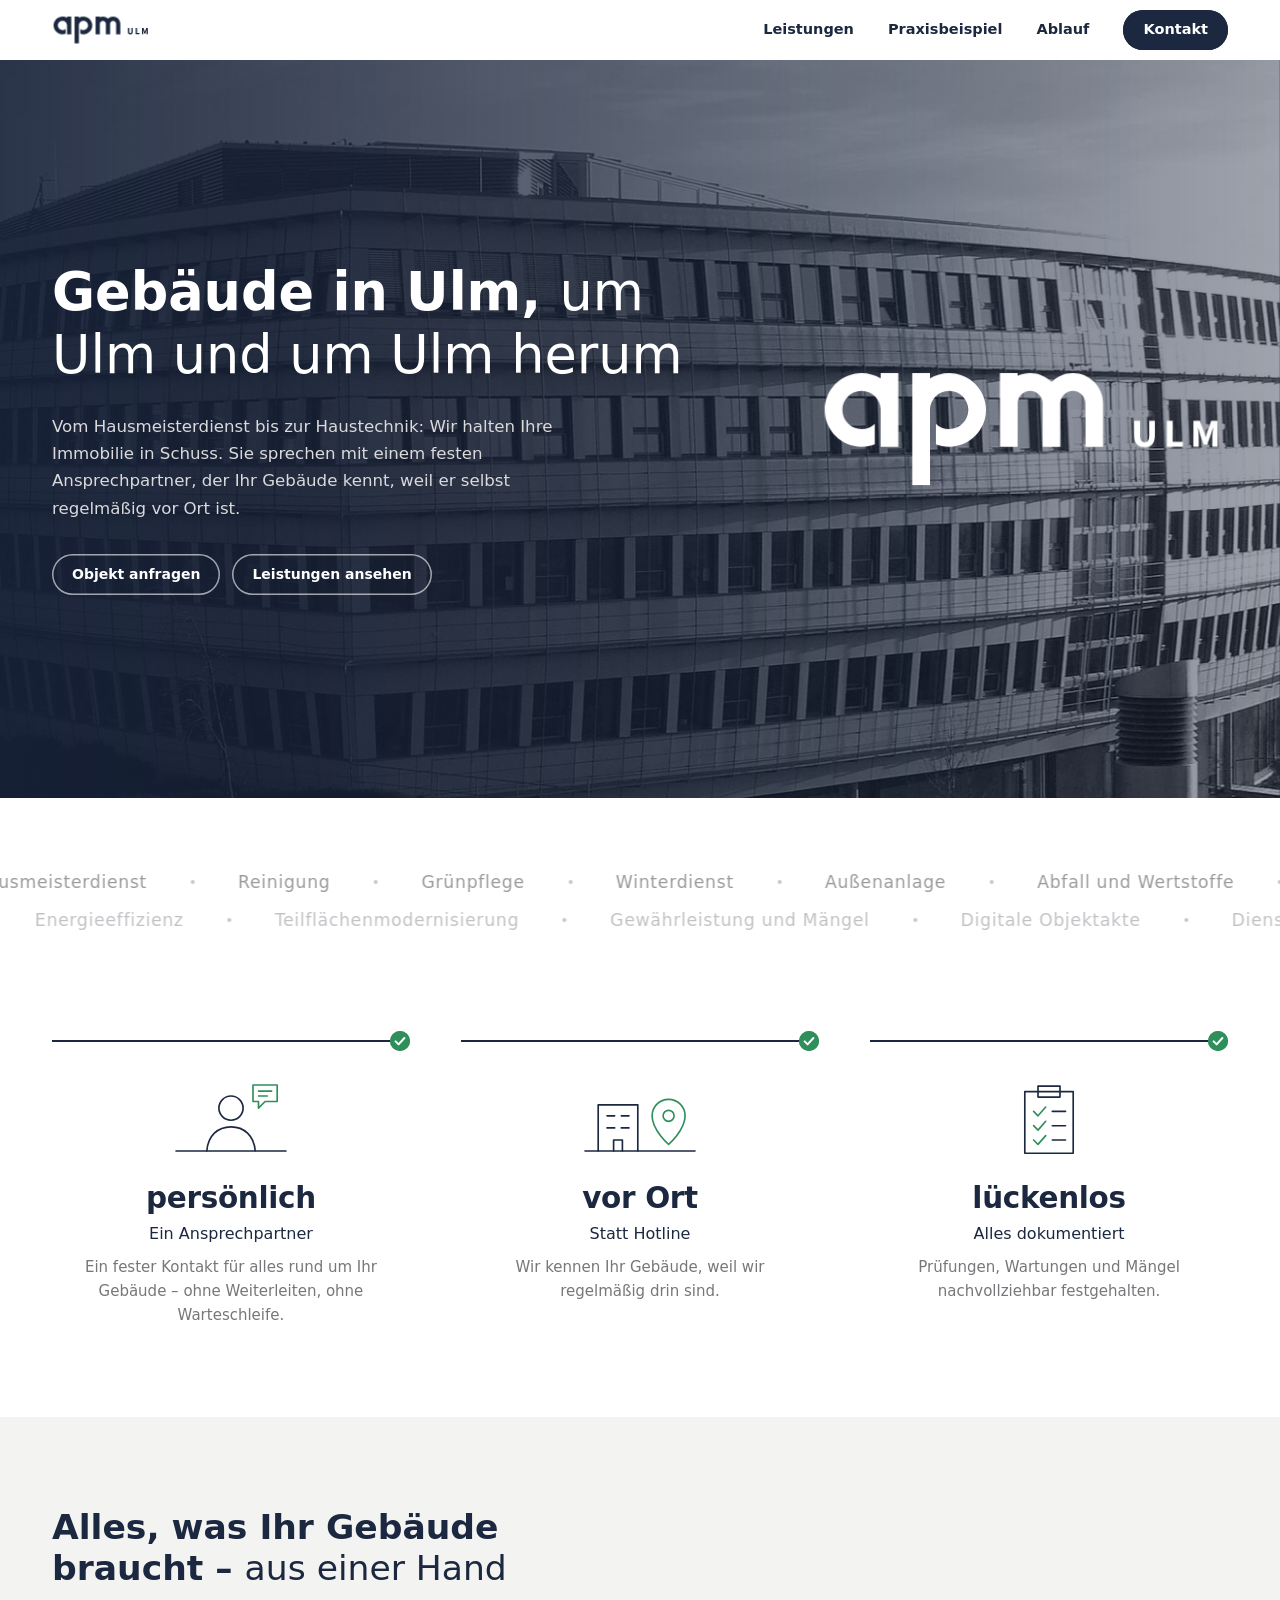
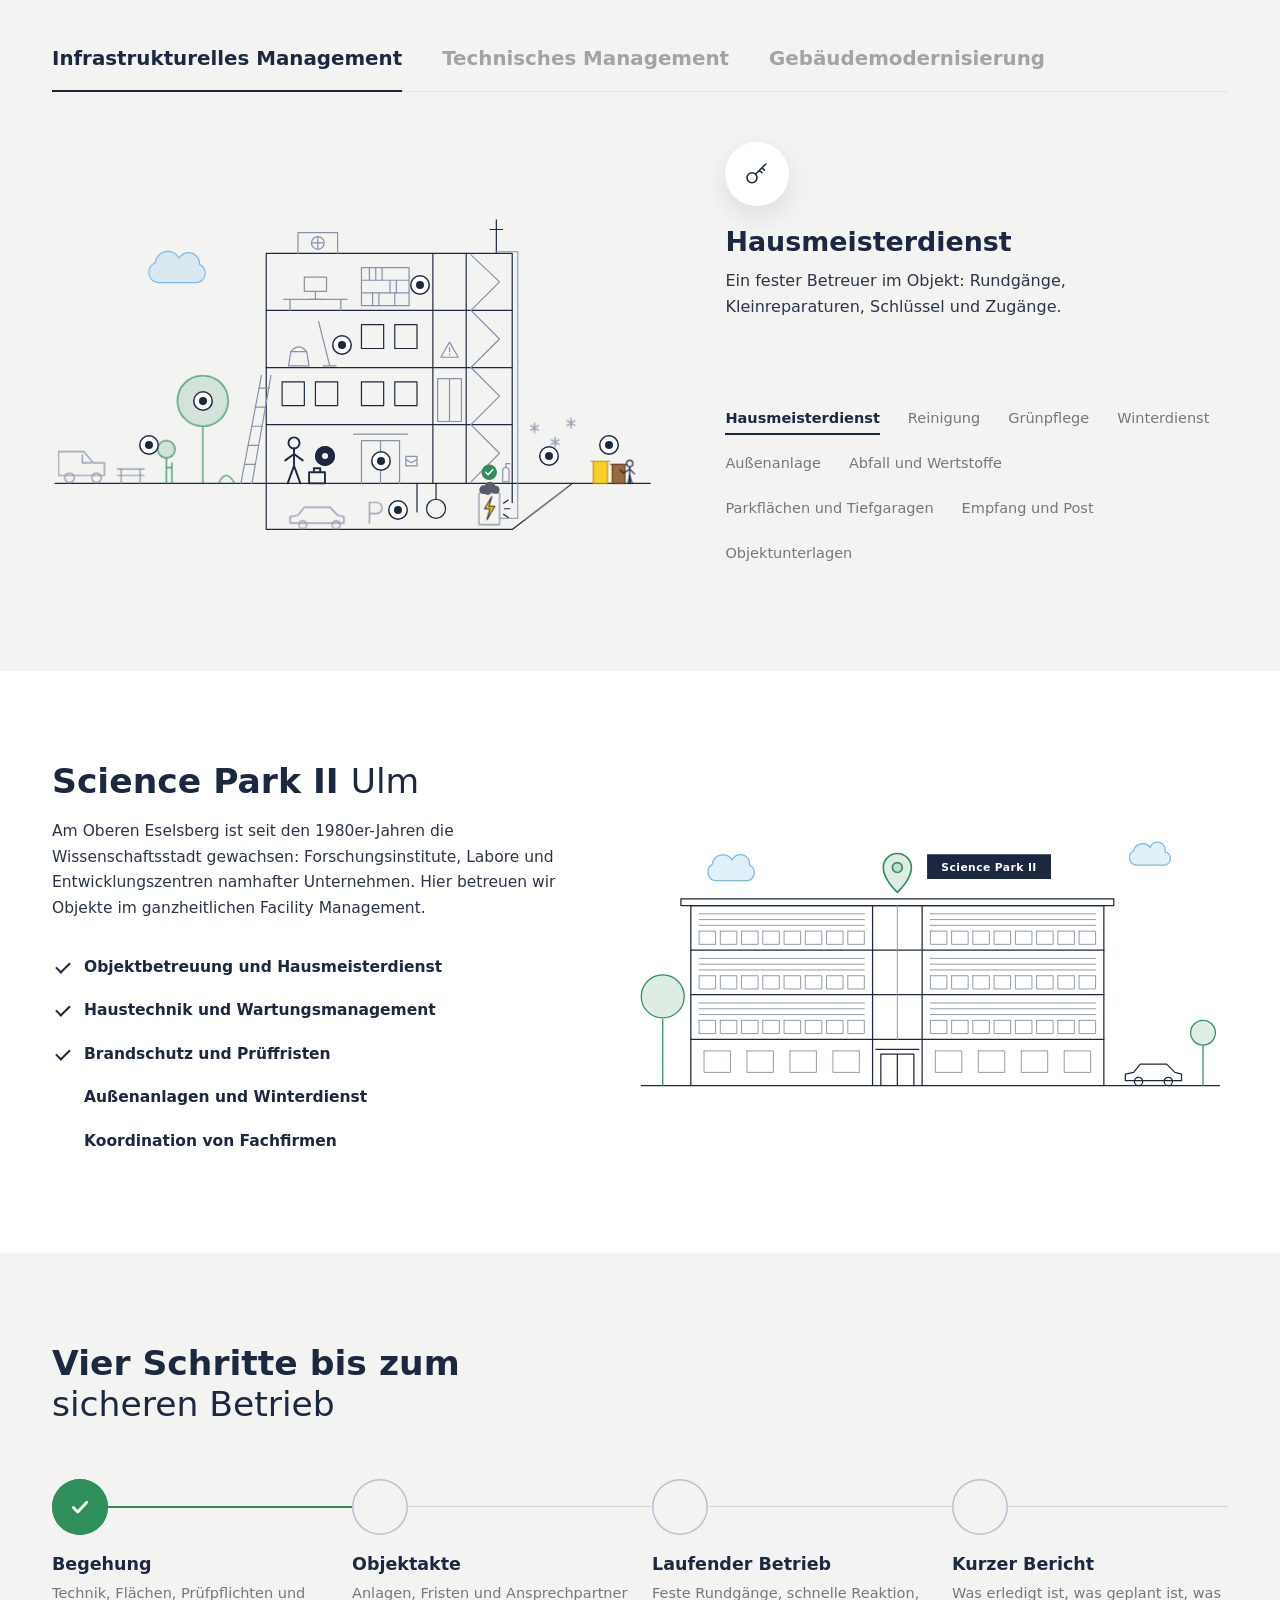
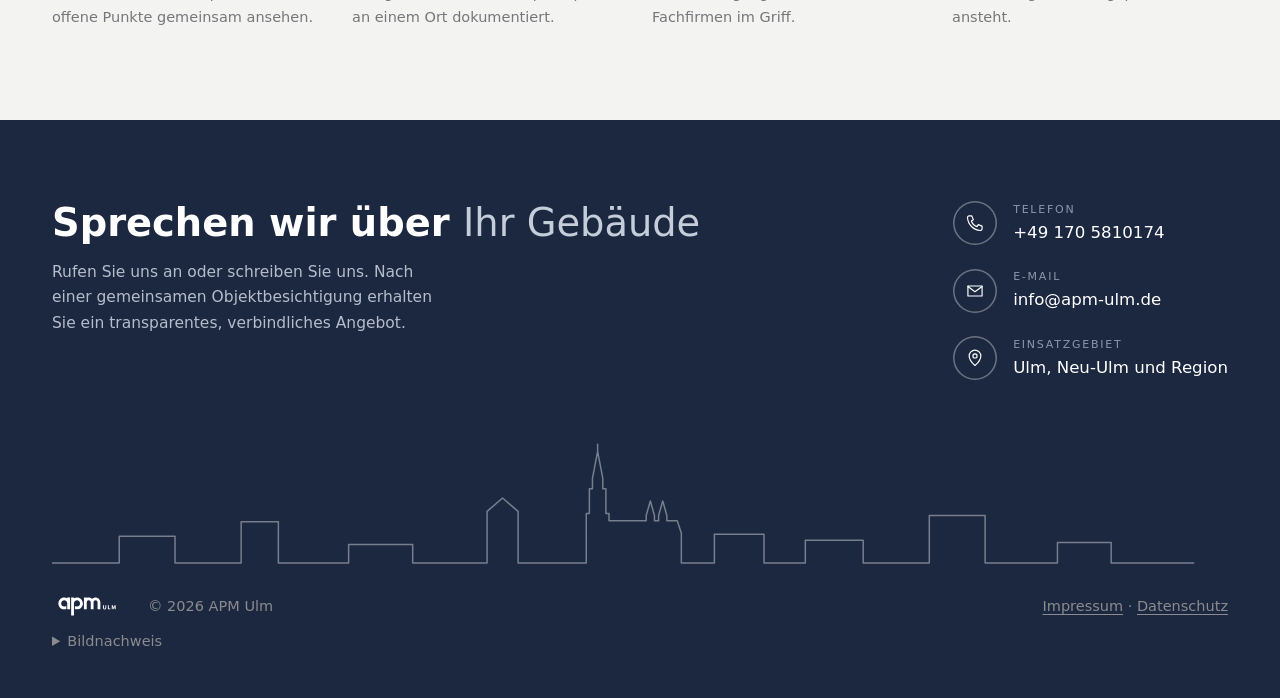
==== commit 9c2bbfa5: "Signatur: ganze Zeilen Telefon/E-Mail klickbar Co-Authored-By: Claude Fable 5.1 <noreply@anthropic.c" ====
--- a/d/index.html
+++ b/d/index.html
@@ -24,7 +24,7 @@
 <link rel="icon" href="../img/favicon-48.png" sizes="48x48" type="image/png">
 <link rel="icon" href="../img/favicon-32.png" sizes="32x32" type="image/png">
 <link rel="apple-touch-icon" href="../img/apple-touch-icon.png">
-<link rel="stylesheet" href="d.css?v=98">
+<link rel="stylesheet" href="d.css?v=99">
 
 
 </head>
@@ -201,7 +201,7 @@
   </details>
 </footer>
 <script src="../vendor/lenis.min.js" defer></script>
-<script src="d.js?v=98" defer></script>
+<script src="d.js?v=99" defer></script>
 
 </body>
 </html>
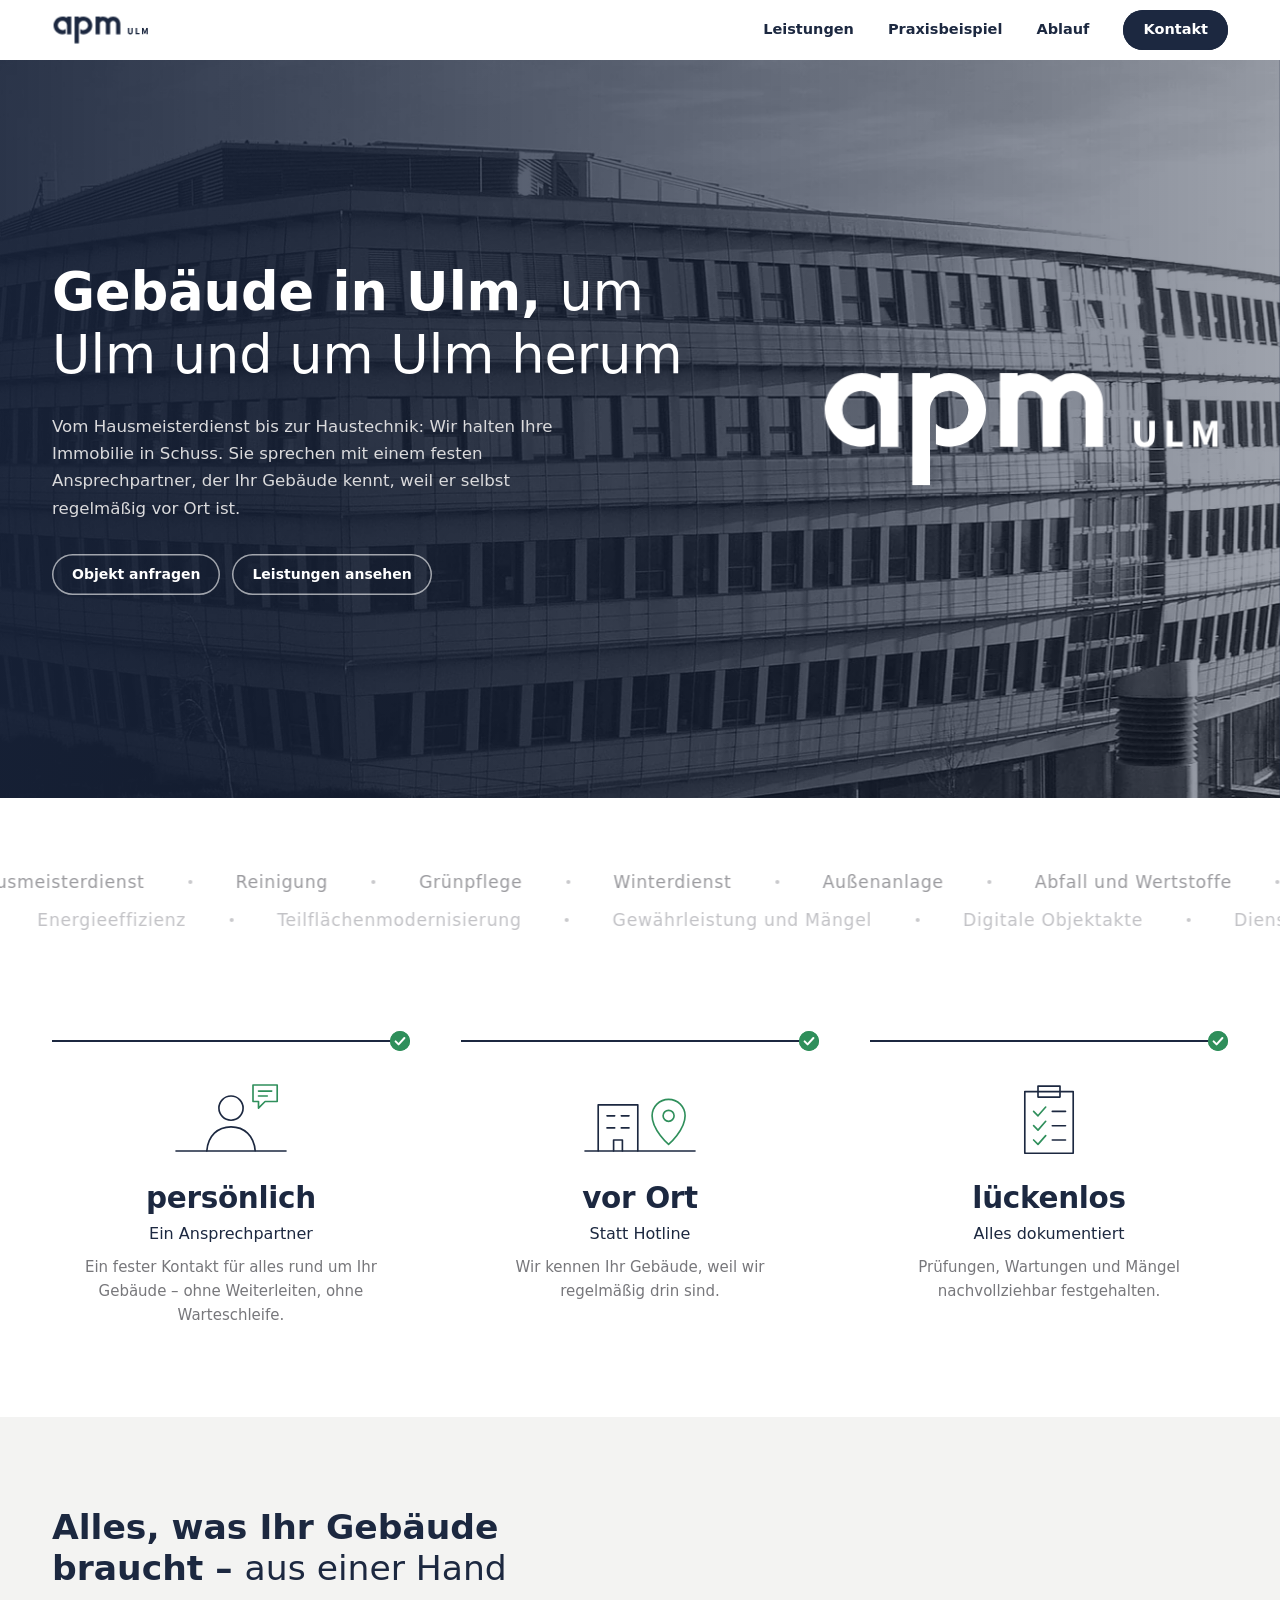
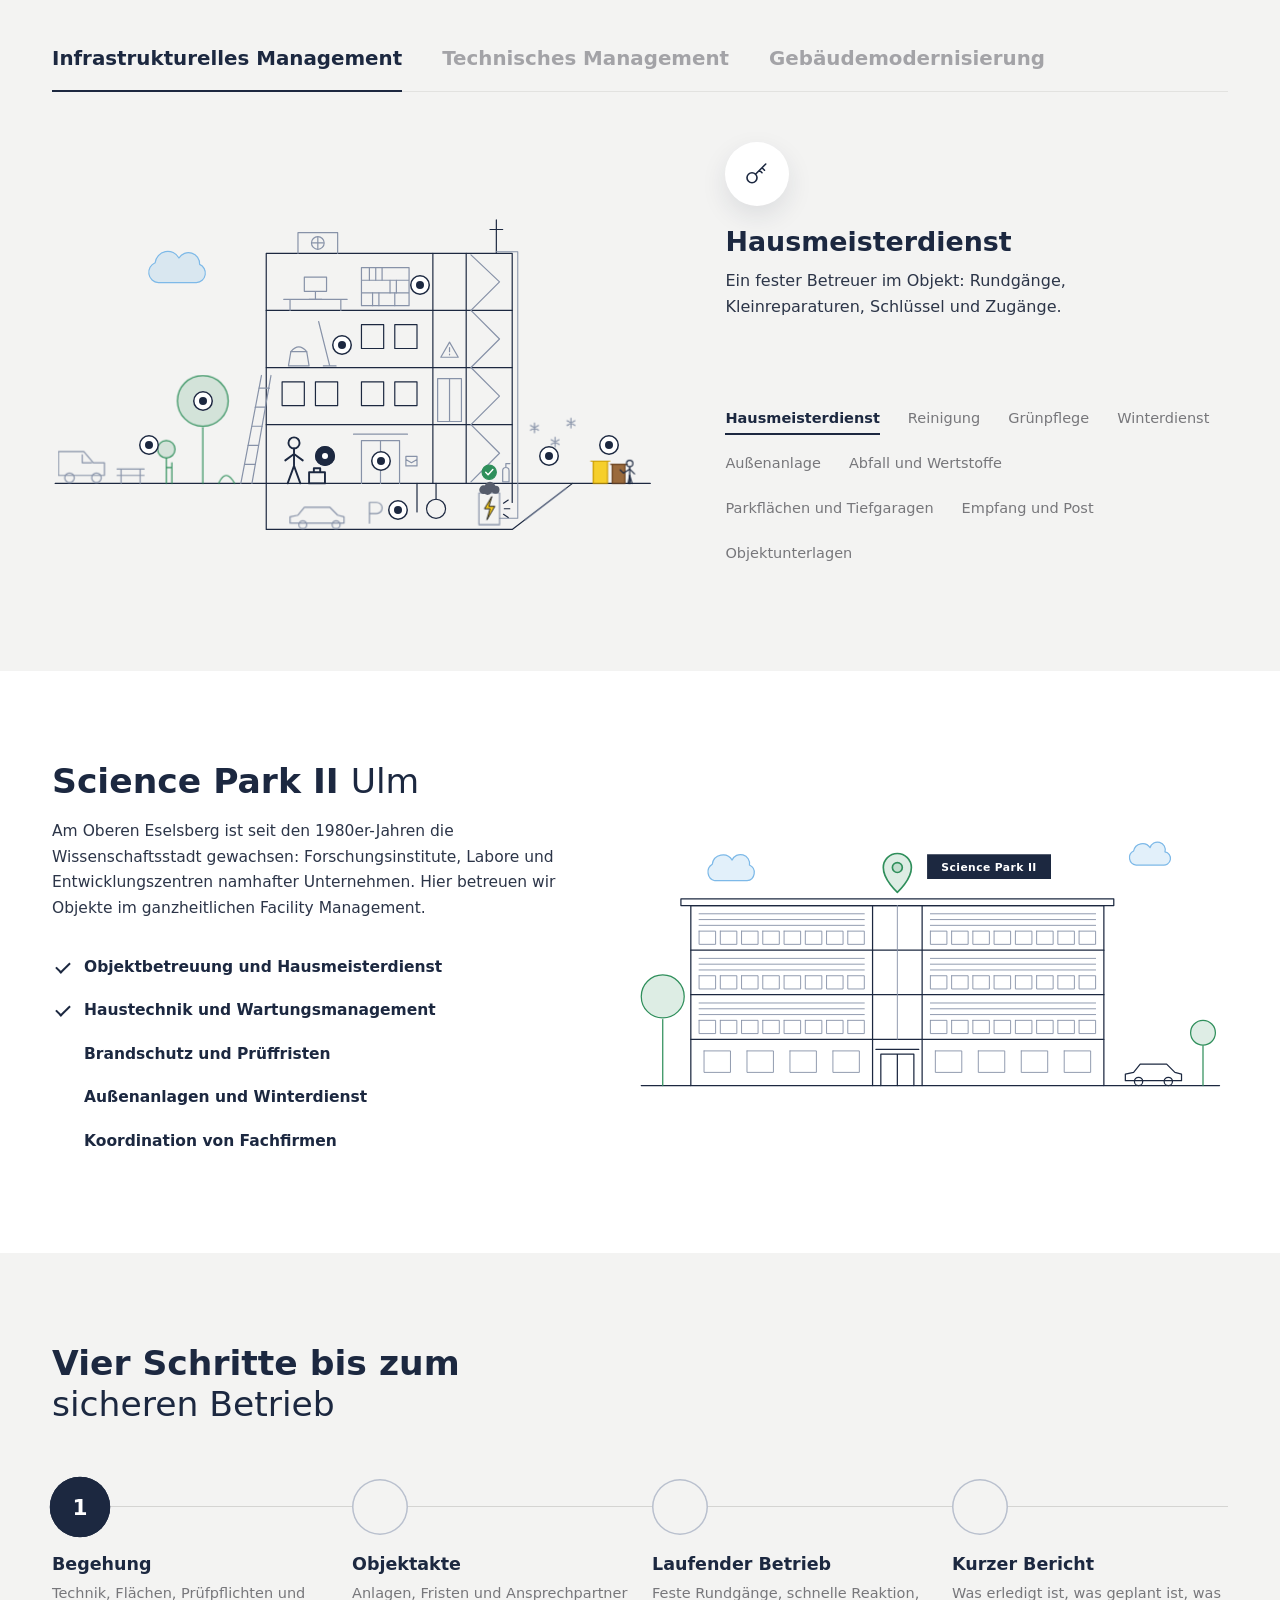
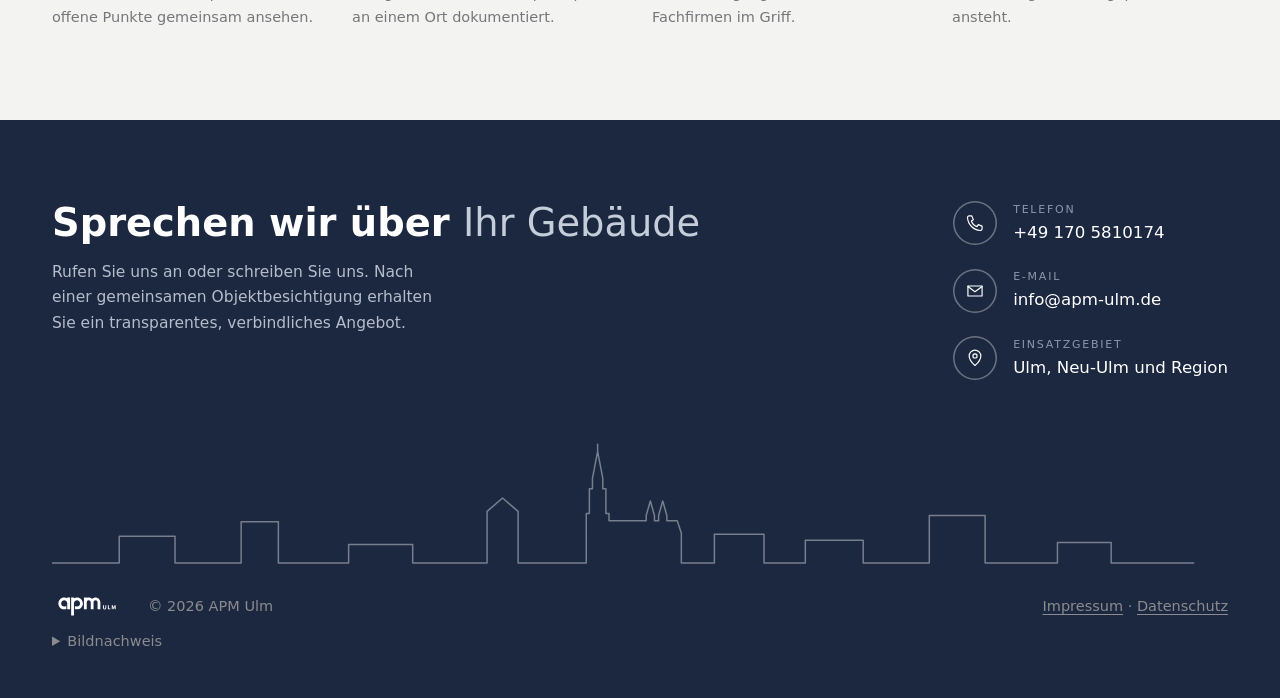
==== commit dc05510d: "Signatur: Logo transparent, info-Signatur ohne Kopfzeile APM Ulm Co-Authored-By: Claude Fable 5.1 <n" ====
--- a/d/index.html
+++ b/d/index.html
@@ -24,7 +24,7 @@
 <link rel="icon" href="../img/favicon-48.png" sizes="48x48" type="image/png">
 <link rel="icon" href="../img/favicon-32.png" sizes="32x32" type="image/png">
 <link rel="apple-touch-icon" href="../img/apple-touch-icon.png">
-<link rel="stylesheet" href="d.css?v=99">
+<link rel="stylesheet" href="d.css?v=100">
 
 
 </head>
@@ -201,7 +201,7 @@
   </details>
 </footer>
 <script src="../vendor/lenis.min.js" defer></script>
-<script src="d.js?v=99" defer></script>
+<script src="d.js?v=100" defer></script>
 
 </body>
 </html>
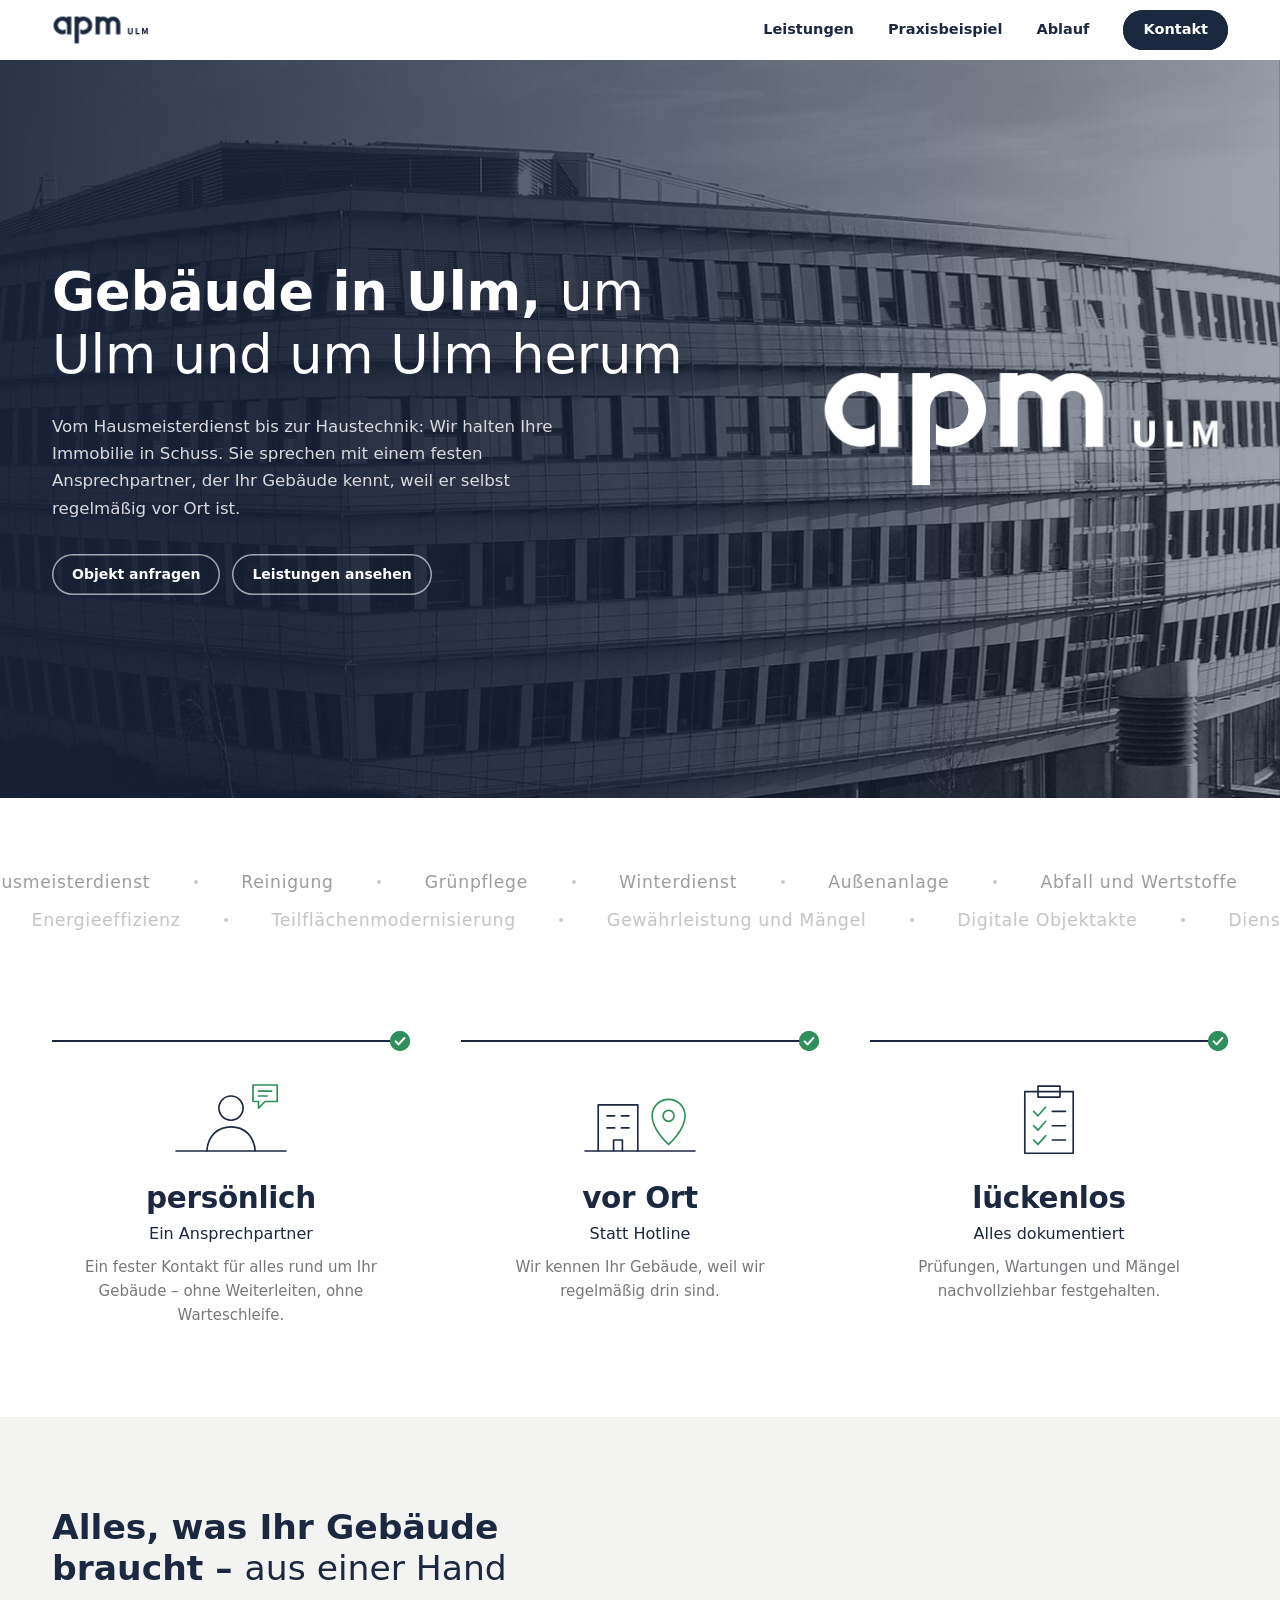
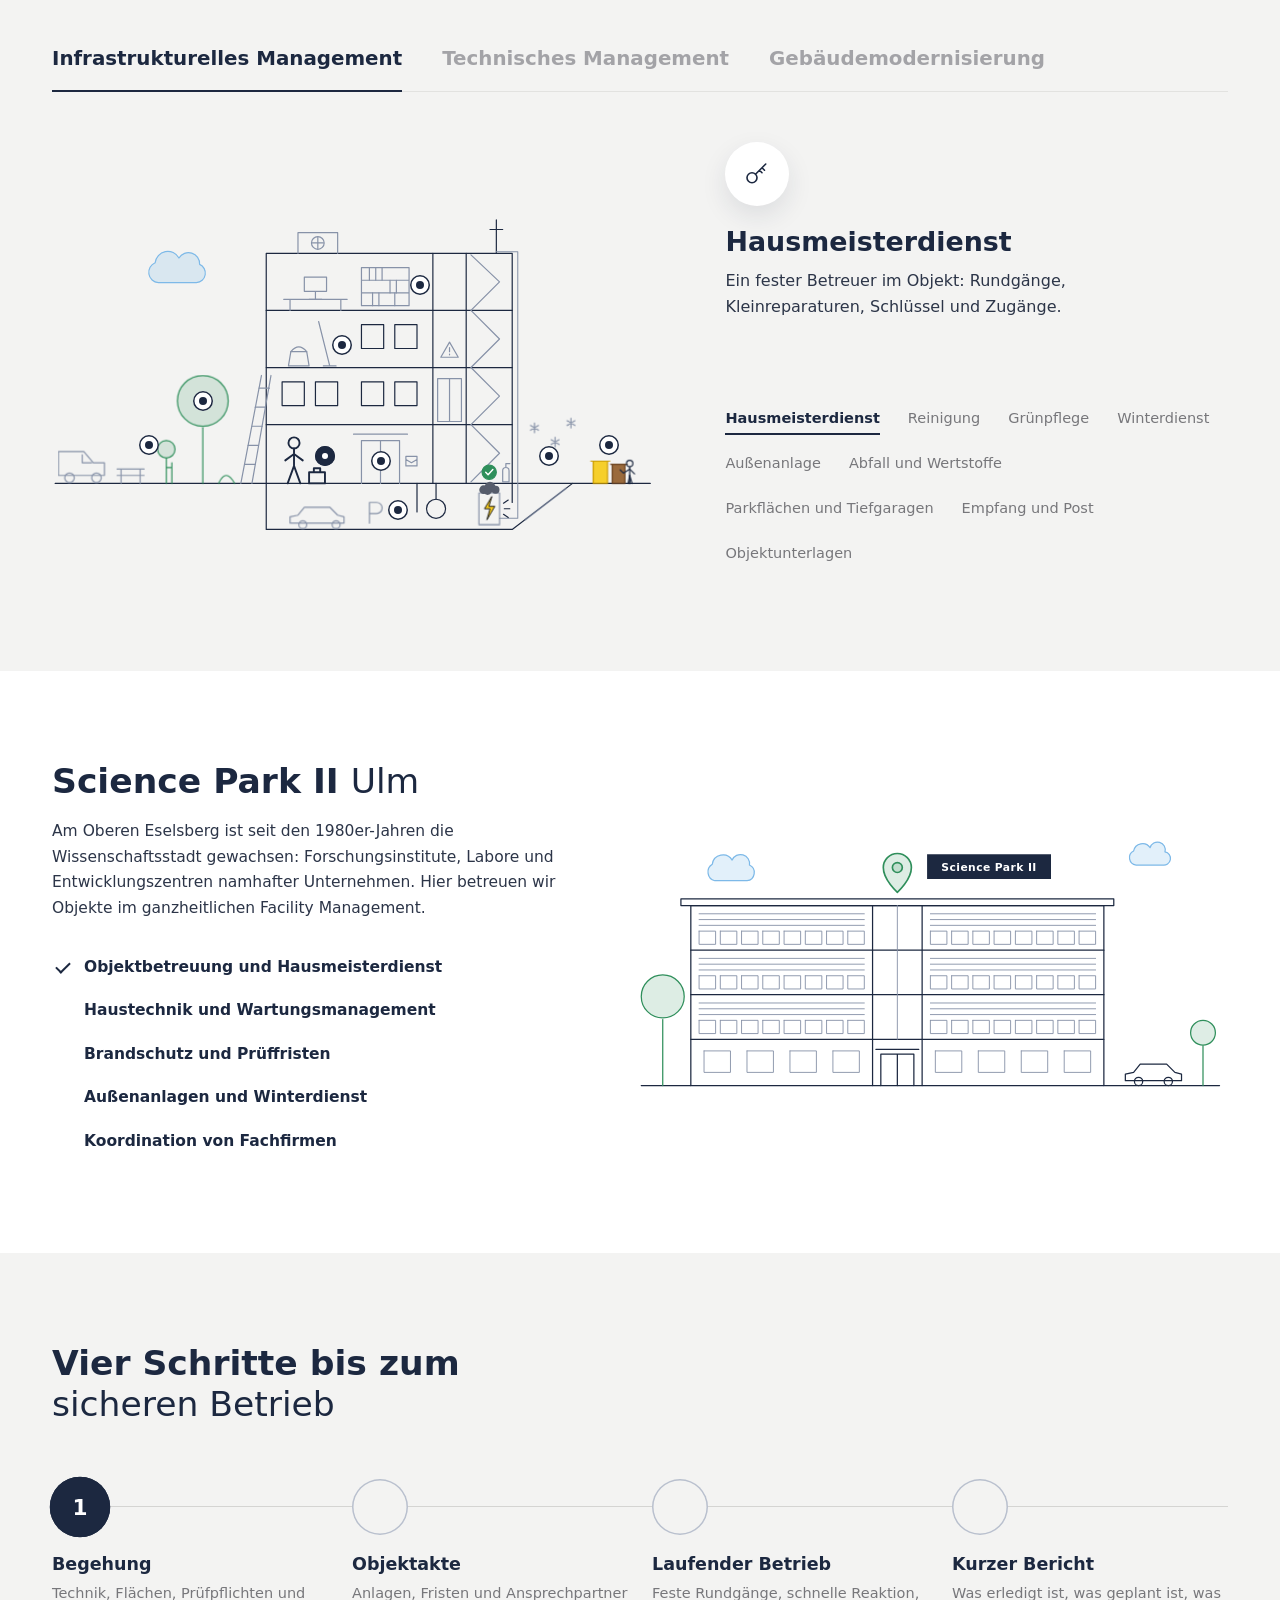
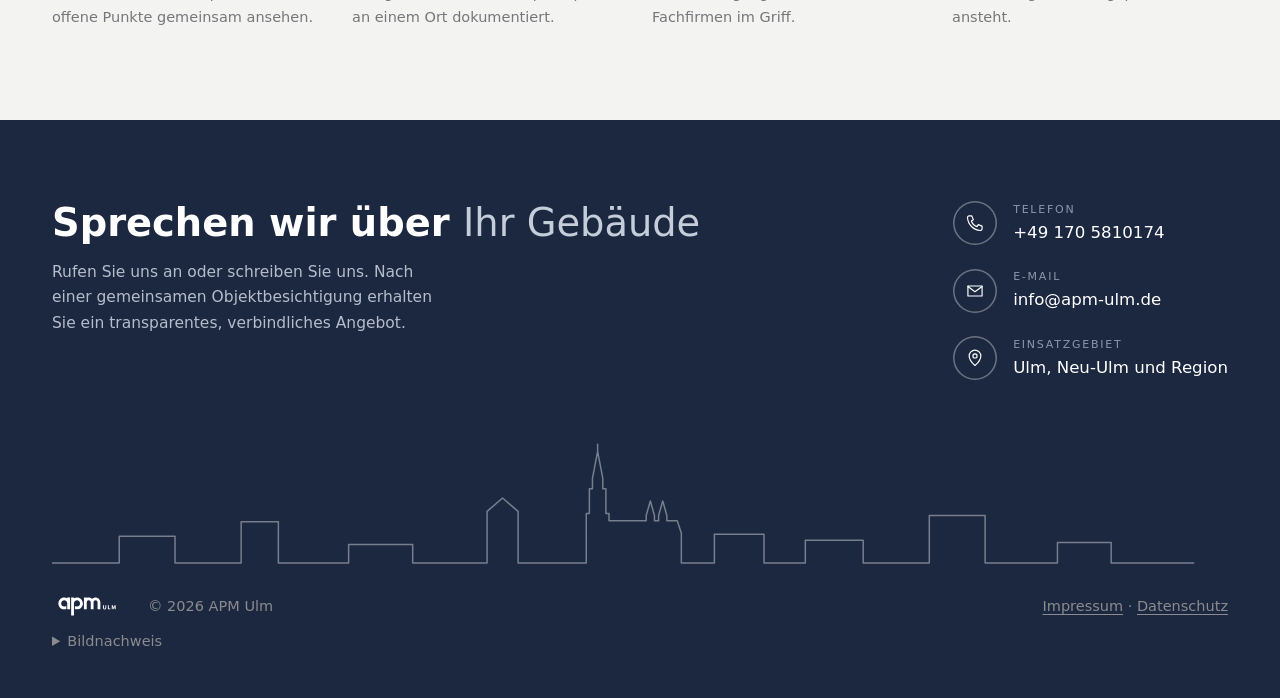
==== commit eb1968bd: "favicon.ico im Wurzelverzeichnis (statt Wix-Standardsymbol) Co-Authored-By: Claude Fable 5.1 <norepl" ====
--- a/d/index.html
+++ b/d/index.html
@@ -24,7 +24,7 @@
 <link rel="icon" href="../img/favicon-48.png" sizes="48x48" type="image/png">
 <link rel="icon" href="../img/favicon-32.png" sizes="32x32" type="image/png">
 <link rel="apple-touch-icon" href="../img/apple-touch-icon.png">
-<link rel="stylesheet" href="d.css?v=100">
+<link rel="stylesheet" href="d.css?v=101">
 
 
 </head>
@@ -201,7 +201,7 @@
   </details>
 </footer>
 <script src="../vendor/lenis.min.js" defer></script>
-<script src="d.js?v=100" defer></script>
+<script src="d.js?v=101" defer></script>
 
 </body>
 </html>
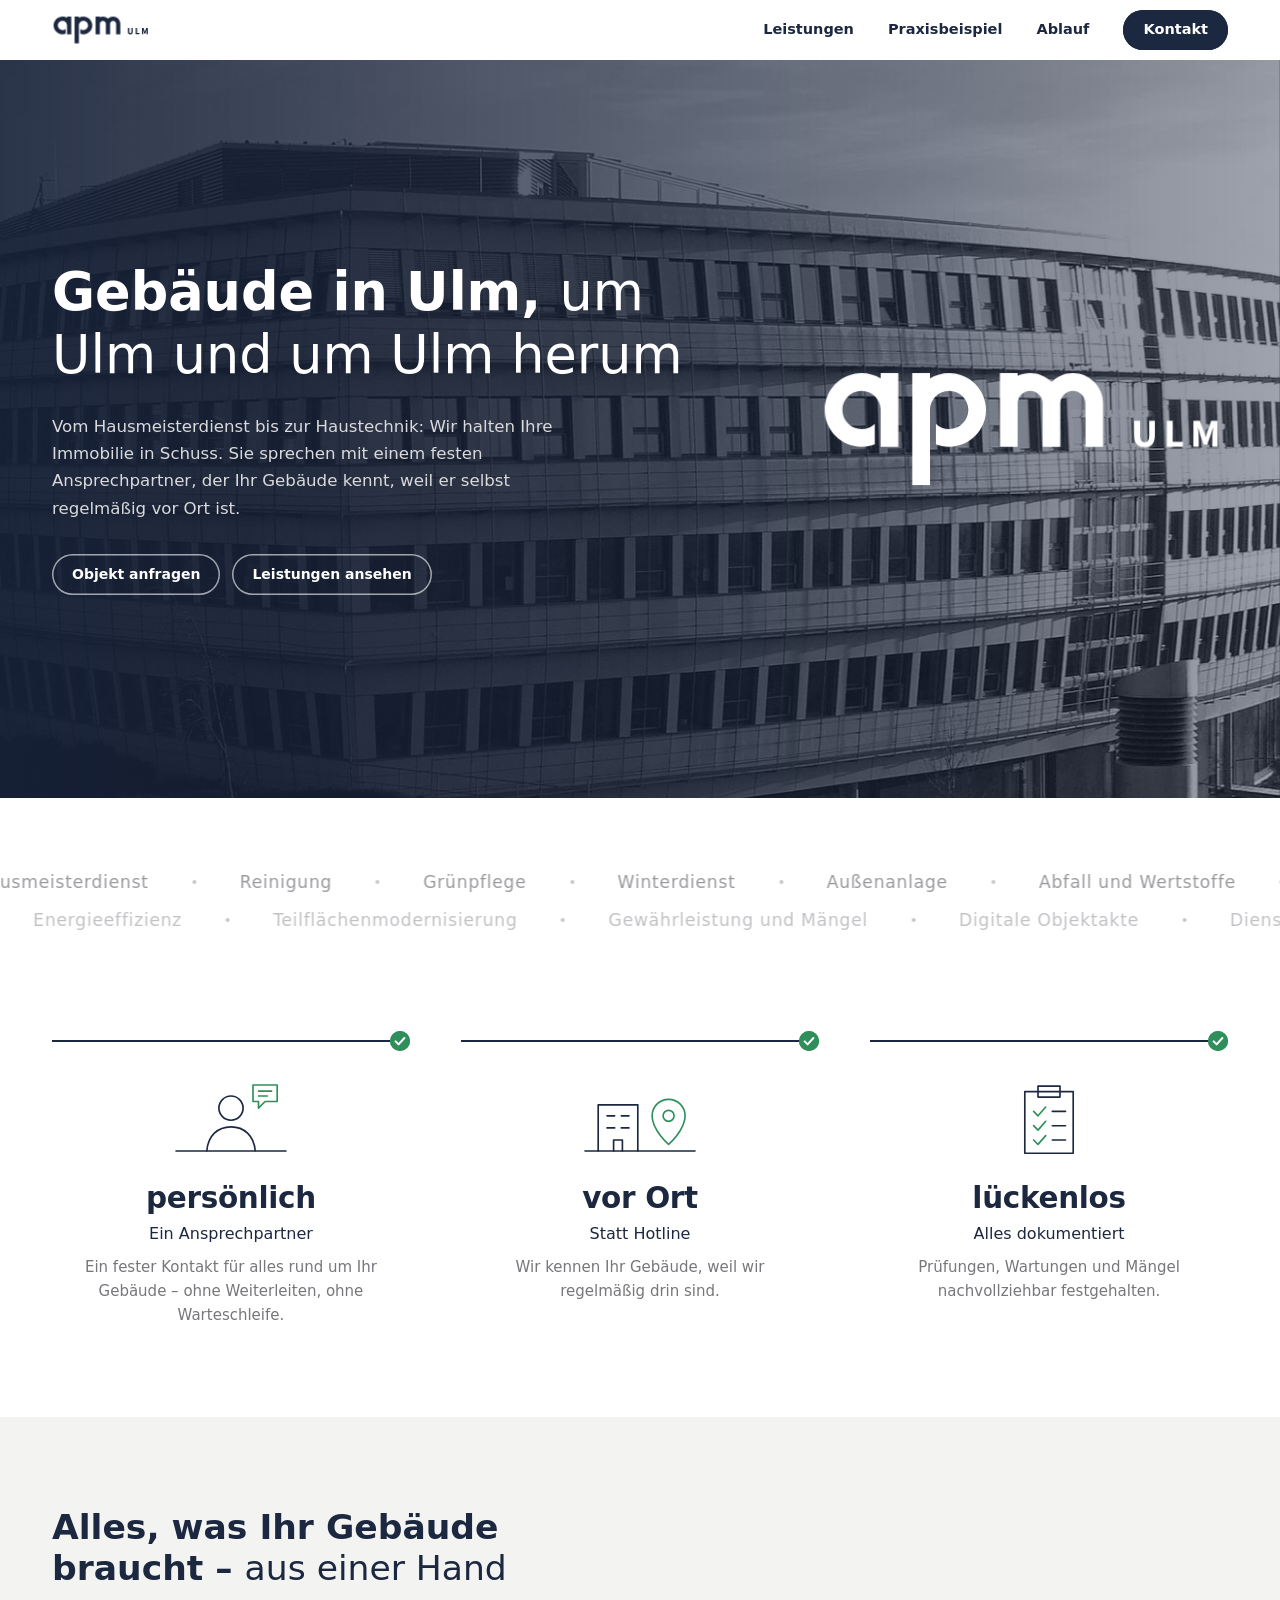
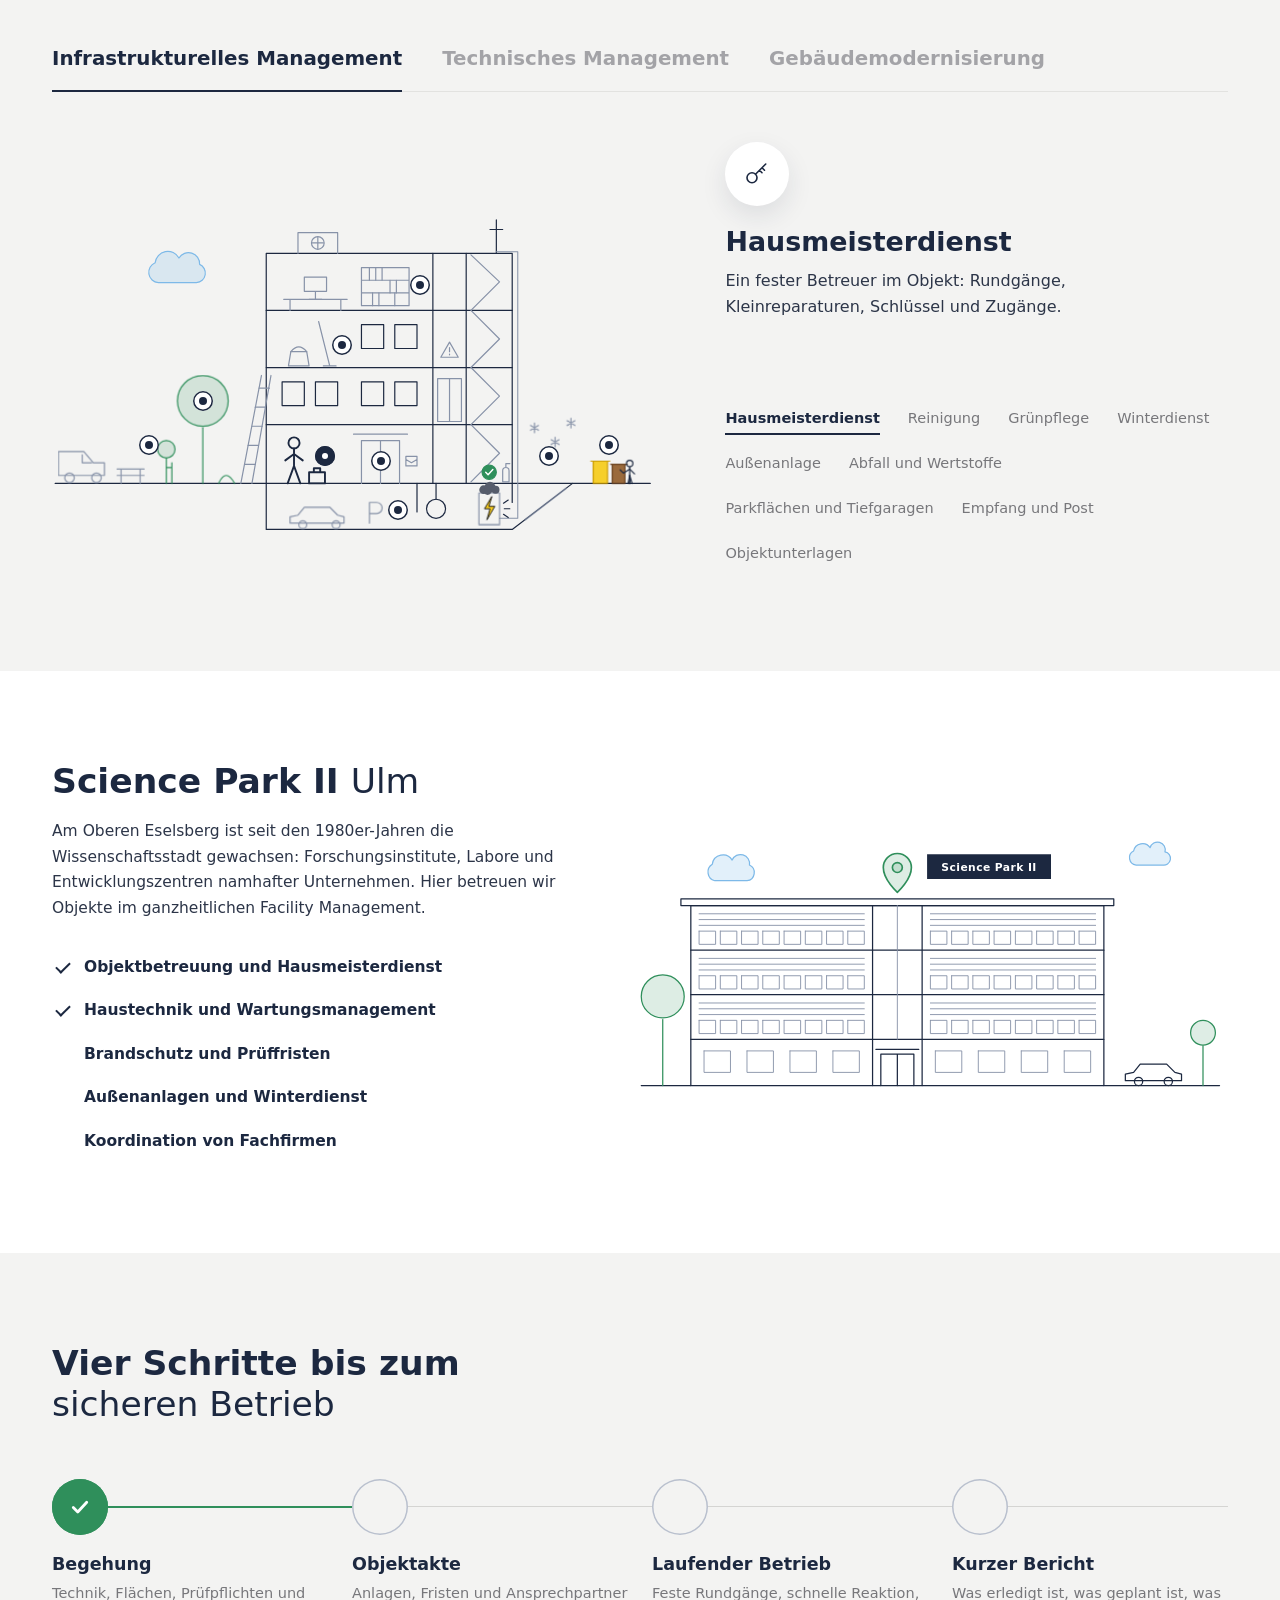
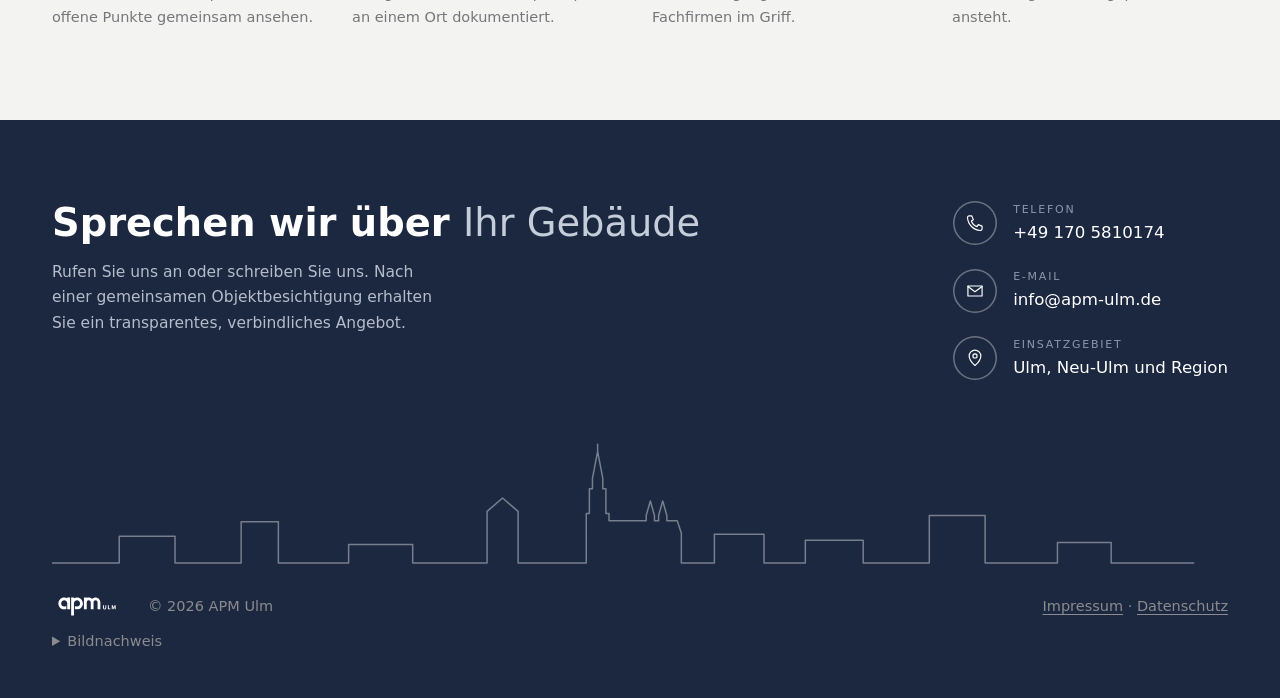
==== commit 3686159a: "SEO: Leistungskatalog + Website-Name als strukturierte Daten, Beschreibung gekuerzt, Detailbox vorbe" ====
--- a/d/index.html
+++ b/d/index.html
@@ -4,7 +4,7 @@
 <meta charset="utf-8">
 <meta name="viewport" content="width=device-width, initial-scale=1">
 <title>APM Ulm | Ganzheitliches Facility Management in Ulm</title>
-<meta name="description" content="Facility Management in Ulm und Neu-Ulm aus einer Hand: Hausmeisterdienst, Reinigung, Winterdienst, Wartung, Brandschutz, Modernisierung. Ein fester Ansprechpartner.">
+<meta name="description" content="Facility Management in Ulm und Neu-Ulm aus einer Hand: Hausmeisterdienst, Reinigung, Winterdienst, Wartung, Brandschutz und Modernisierung.">
 <meta name="robots" content="index, follow">
 <link rel="canonical" href="https://www.apm-ulm.de/">
 <meta property="og:url" content="https://www.apm-ulm.de/">
@@ -12,19 +12,19 @@
 <meta property="og:locale" content="de_DE">
 <meta property="og:site_name" content="APM Ulm">
 <meta property="og:title" content="APM Ulm | Ganzheitliches Facility Management in Ulm">
-<meta property="og:description" content="Facility Management in Ulm und Neu-Ulm aus einer Hand: Hausmeisterdienst, Reinigung, Winterdienst, Wartung, Brandschutz, Modernisierung. Ein fester Ansprechpartner.">
+<meta property="og:description" content="Facility Management in Ulm und Neu-Ulm aus einer Hand: Hausmeisterdienst, Reinigung, Winterdienst, Wartung, Brandschutz und Modernisierung.">
 <meta property="og:image" content="https://www.apm-ulm.de/img/teilen.png">
 <meta property="og:image:width" content="1200">
 <meta property="og:image:height" content="630">
 <meta name="twitter:card" content="summary_large_image">
-<script type="application/ld+json">{"@context": "https://schema.org", "@type": "ProfessionalService", "name": "APM Ulm", "alternateName": "apm ulm – altun property management", "description": "Facility Management in Ulm und Neu-Ulm aus einer Hand: Hausmeisterdienst, Reinigung, Winterdienst, Wartung, Brandschutz, Modernisierung. Ein fester Ansprechpartner.", "image": "https://www.apm-ulm.de/img/teilen.png", "logo": "https://www.apm-ulm.de/img/apple-touch-icon.png", "telephone": "+49 170 5810174", "email": "info@apm-ulm.de", "address": {"@type": "PostalAddress", "streetAddress": "Weinbergweg 81", "postalCode": "89075", "addressLocality": "Ulm", "addressCountry": "DE"}, "areaServed": [{"@type": "City", "name": "Ulm"}, {"@type": "City", "name": "Neu-Ulm"}], "openingHoursSpecification": [{"@type": "OpeningHoursSpecification", "dayOfWeek": ["Monday", "Tuesday", "Wednesday", "Thursday", "Friday"], "opens": "08:00", "closes": "17:00"}], "knowsAbout": ["Facility Management", "Hausmeisterdienst", "Gebäudereinigung", "Winterdienst", "Grünpflege", "Wartung und Inspektion", "Brandschutz", "Gebäudemodernisierung"], "url": "https://www.apm-ulm.de/"}</script>
+<script type="application/ld+json">[{"@context": "https://schema.org", "@type": "ProfessionalService", "name": "APM Ulm", "alternateName": "apm ulm – altun property management", "description": "Facility Management in Ulm und Neu-Ulm aus einer Hand: Hausmeisterdienst, Reinigung, Winterdienst, Wartung, Brandschutz und Modernisierung.", "image": "https://www.apm-ulm.de/img/teilen.png", "logo": "https://www.apm-ulm.de/img/apple-touch-icon.png", "telephone": "+49 170 5810174", "email": "info@apm-ulm.de", "address": {"@type": "PostalAddress", "streetAddress": "Weinbergweg 81", "postalCode": "89075", "addressLocality": "Ulm", "addressCountry": "DE"}, "areaServed": [{"@type": "City", "name": "Ulm"}, {"@type": "City", "name": "Neu-Ulm"}], "openingHoursSpecification": [{"@type": "OpeningHoursSpecification", "dayOfWeek": ["Monday", "Tuesday", "Wednesday", "Thursday", "Friday"], "opens": "08:00", "closes": "17:00"}], "knowsAbout": ["Facility Management", "Hausmeisterdienst", "Gebäudereinigung", "Winterdienst", "Grünpflege", "Wartung und Inspektion", "Brandschutz", "Gebäudemodernisierung"], "url": "https://www.apm-ulm.de/", "@id": "https://www.apm-ulm.de/#firma", "hasOfferCatalog": {"@type": "OfferCatalog", "name": "Facility Management", "itemListElement": [{"@type": "OfferCatalog", "name": "Infrastrukturelles Management", "itemListElement": [{"@type": "Offer", "itemOffered": {"@type": "Service", "name": "Hausmeisterdienst", "description": "Ein fester Betreuer im Objekt: Rundgänge, Kleinreparaturen, Schlüssel und Zugänge.", "areaServed": "Ulm"}}, {"@type": "Offer", "itemOffered": {"@type": "Service", "name": "Reinigung", "description": "Treppenhäuser, Flure und Eingänge sauber halten – wir beauftragen, kontrollieren und sorgen für Nachbesserung.", "areaServed": "Ulm"}}, {"@type": "Offer", "itemOffered": {"@type": "Service", "name": "Grünpflege", "description": "Rasen, Hecken, Bäume und Beete schneiden und pflegen, gießen, Laub und Schnittgut abfahren.", "areaServed": "Ulm"}}, {"@type": "Offer", "itemOffered": {"@type": "Service", "name": "Winterdienst", "description": "Wege, Zufahrten und Parkflächen räumen und streuen, bevor morgens der Betrieb beginnt.", "areaServed": "Ulm"}}, {"@type": "Offer", "itemOffered": {"@type": "Service", "name": "Außenanlage", "description": "Wege, Plätze, Beete und Bänke sauber und in Ordnung halten, kleine Schäden ausbessern.", "areaServed": "Ulm"}}, {"@type": "Offer", "itemOffered": {"@type": "Service", "name": "Abfall und Wertstoffe", "description": "Tonnen rechtzeitig bereitstellen, Standplätze sauber halten, Abholung abstimmen.", "areaServed": "Ulm"}}, {"@type": "Offer", "itemOffered": {"@type": "Service", "name": "Parkflächen und Tiefgaragen", "description": "Ordnung, Beleuchtung, Beschilderung und ein sicherer Ablauf für Mieter und Besucher.", "areaServed": "Ulm"}}, {"@type": "Offer", "itemOffered": {"@type": "Service", "name": "Empfang und Post", "description": "Besucher empfangen, Post und Pakete annehmen und im Haus verteilen.", "areaServed": "Ulm"}}, {"@type": "Offer", "itemOffered": {"@type": "Service", "name": "Objektunterlagen", "description": "Aushänge, Nutzerinfos und Protokolle zum Gebäude geordnet an einem Ort.", "areaServed": "Ulm"}}]}, {"@type": "OfferCatalog", "name": "Technisches Management", "itemListElement": [{"@type": "Offer", "itemOffered": {"@type": "Service", "name": "Wartung und Inspektion", "description": "Heizung, Lüftung, Sanitär und Elektro regelmäßig prüfen und warten lassen – mit Nachweis.", "areaServed": "Ulm"}}, {"@type": "Offer", "itemOffered": {"@type": "Service", "name": "Reparaturen", "description": "Vom tropfenden Ventil bis zur größeren Instandsetzung: planen, Ersatzteil besorgen, erledigen, abnehmen.", "areaServed": "Ulm"}}, {"@type": "Offer", "itemOffered": {"@type": "Service", "name": "Brandschutz und Prüffristen", "description": "Rettungswege, Feuerlöscher, Rauchabzug und Brandmeldeanlage im Blick, Begehungen inklusive.", "areaServed": "Ulm"}}, {"@type": "Offer", "itemOffered": {"@type": "Service", "name": "Betreiberpflichten", "description": "Wir achten darauf, dass vorgeschriebene Prüfungen fristgerecht stattfinden und belegt sind.", "areaServed": "Ulm"}}, {"@type": "Offer", "itemOffered": {"@type": "Service", "name": "Störungsannahme", "description": "Meldung aufnehmen, Fachfirma beauftragen, Erledigung an Sie zurückmelden.", "areaServed": "Ulm"}}, {"@type": "Offer", "itemOffered": {"@type": "Service", "name": "Dienstleister steuern", "description": "Handwerker und Fachfirmen koordinieren – Sie haben einen Ansprechpartner statt zehn.", "areaServed": "Ulm"}}, {"@type": "Offer", "itemOffered": {"@type": "Service", "name": "Digitale Objektakte", "description": "Anlagen, Fristen, Wartungspläne und Kosten übersichtlich erfasst, mit kurzem Bericht für Sie.", "areaServed": "Ulm"}}, {"@type": "Offer", "itemOffered": {"@type": "Service", "name": "Gewährleistung und Mängel", "description": "Nach Neubau oder Sanierung Mängel anzeigen, nachhalten und die Beseitigung abstimmen.", "areaServed": "Ulm"}}]}, {"@type": "OfferCatalog", "name": "Gebäudemodernisierung", "itemListElement": [{"@type": "Offer", "itemOffered": {"@type": "Service", "name": "Teilflächenmodernisierung", "description": "Einzelne Etagen, Büros, Flure oder Sanitärbereiche erneuern – abschnittsweise und im laufenden Betrieb.", "areaServed": "Ulm"}}, {"@type": "Offer", "itemOffered": {"@type": "Service", "name": "Energieeffizienz", "description": "Dämmung, Fenster, Beleuchtung und Heizung auf den heutigen Stand bringen, damit Verbrauch und Nebenkosten sinken.", "areaServed": "Ulm"}}, {"@type": "Offer", "itemOffered": {"@type": "Service", "name": "Fassade und Dach", "description": "Fassade ausbessern, streichen oder dämmen, das Dach abdichten und instand setzen.", "areaServed": "Ulm"}}, {"@type": "Offer", "itemOffered": {"@type": "Service", "name": "Innenausbau", "description": "Böden, Wände, Decken und Türen – vom Mieterwechsel bis zum kompletten Umbau.", "areaServed": "Ulm"}}, {"@type": "Offer", "itemOffered": {"@type": "Service", "name": "Haustechnik erneuern", "description": "Alte Heizungs-, Lüftungs-, Elektro- und Sanitäranlagen durch zeitgemäße Technik ersetzen.", "areaServed": "Ulm"}}, {"@type": "Offer", "itemOffered": {"@type": "Service", "name": "Planung und Bauleitung", "description": "Ein Ansprechpartner koordiniert alle Gewerke, Termine und Kosten bis zur Abnahme.", "areaServed": "Ulm"}}]}]}}, {"@context": "https://schema.org", "@type": "WebSite", "name": "APM Ulm", "alternateName": "apm ulm", "url": "https://www.apm-ulm.de/", "inLanguage": "de-DE", "publisher": {"@id": "https://www.apm-ulm.de/#firma"}}]</script>
 <meta name="theme-color" content="#FFFFFF">
 <link rel="icon" href="../img/logo.svg" type="image/svg+xml">
 <link rel="icon" href="../img/favicon-96.png" sizes="96x96" type="image/png">
 <link rel="icon" href="../img/favicon-48.png" sizes="48x48" type="image/png">
 <link rel="icon" href="../img/favicon-32.png" sizes="32x32" type="image/png">
 <link rel="apple-touch-icon" href="../img/apple-touch-icon.png">
-<link rel="stylesheet" href="d.css?v=101">
+<link rel="stylesheet" href="d.css?v=102">
 
 
 </head>
@@ -116,7 +116,7 @@
 </g>
 </svg><svg class="haus haus-mod" viewBox="-60 0 760 480" aria-hidden="true"><g class="sz neu"><path d="M-56 400H694"/><path d="M210 400V110H520V400"/><path d="M210 182H520M210 254H520M210 326H520"/><path d="M236 128h34v36h-34zM253 128v36M300 128h34v36h-34zM317 128v36M400 128h34v36h-34zM417 128v36M464 128h34v36h-34zM481 128v36M236 200h34v36h-34zM253 200v36M300 200h34v36h-34zM317 200v36M400 200h34v36h-34zM417 200v36M464 200h34v36h-34zM481 200v36M236 272h34v36h-34zM253 272v36M300 272h34v36h-34zM317 272v36M400 272h34v36h-34zM417 272v36M464 272h34v36h-34zM481 272v36"/><path d="M236 344h34v36h-34zM253 344v36M464 344h34v36h-34zM481 344v36"/><path d="M340 400V342H390V400M365 342V400M330 334H400"/><path class="pv" d="M232 110l10-24h92l-10 24zM264 86l-10 24M294 86l-10 24M237 98h93"/><path d="M440 110V86h44v24"/><circle cx="462" cy="98" r="8"/><path d="M455 98h14M462 91v14"/><path class="gruen" d="M360 110q4-12 8 0M376 110q4-10 8 0M392 110q4-12 8 0M408 110q4-10 8 0"/><path class="gruen" d="M590 400V334"/><circle class="gruen" cx="590" cy="302" r="30"/><path class="gruen" d="M112 400q10-26 26 0M140 400q8-18 20 0M162 400q6-14 16 0"/><circle class="sonne" cx="110" cy="112" r="17"/><path class="sonne" d="M110 82v-9M110 151v-9M80 112h-9M149 112h-9M89 91l-6-6M137 139l-6-6M89 133l-6 6M137 85l-6 6"/></g><g class="sz alt"><path pathLength="1" d="M-56 400H694"/><path pathLength="1" d="M210 400V118l40-6 30 10 46-12 40 9 50-8 44 10 30-9 30 6V400"/><path pathLength="1" d="M210 182q80 8 155 0t155 4M210 254q70-6 150 2t160-2M210 326h310"/><path pathLength="1" d="M236 130l10 18-8 14 12 20M470 200l-12 16 10 14-14 22M300 330l8 18-6 16 10 14"/><path pathLength="1" d="M240 200h30v32h-30zM240 200l30 32M380 200h30v32h-30zM380 232l30-32"/><path pathLength="1" d="M300 272h30v32h-30zM312 272l-8 14 12 6-6 12M240 272h30v32h-30zM236 280l38 6M236 296l38-8M430 272h30v32h-30z"/><path pathLength="1" d="M340 400V346h40v54M344 348l30 6v46"/><path pathLength="1" d="M440 340q10-8 20 0t18 4q4 12-6 18t-24 0q-12-8-8-22z"/><path pathLength="1" d="M480 112l14-36M486 92l12 4"/><path pathLength="1" d="M40 400V352H180V400M40 364H180M75 352V400M110 352V400M145 352V400"/><path pathLength="1" class="warn" d="M92 344l14-24 14 24zM106 328v8"/><path pathLength="1" d="M130 400q8-18 22-12 6-14 22-6 14-4 16 18z"/><path pathLength="1" d="M560 400V370M620 400V370"/><path pathLength="1" class="warn" d="M552 370h76v14h-76z"/><path pathLength="1" d="M566 370l-10 14M584 370l-10 14M602 370l-10 14M620 370l-10 14"/><path pathLength="1" class="warn" d="M650 400l8-26h6l8 26zM646 400h30"/></g><g class="sz wolken"><g class="sz" transform="translate(270 160) scale(2.0)"><path class="puff" style="--n:0" d="M-30 12a14 14 0 0 1 3-27 18 18 0 0 1 34-7 15 15 0 0 1 23 13 12 12 0 0 1-3 24H-24a12 12 0 0 1-6-3z"/></g><g class="sz" transform="translate(385 140) scale(2.2)"><path class="puff" style="--n:1" d="M-30 12a14 14 0 0 1 3-27 18 18 0 0 1 34-7 15 15 0 0 1 23 13 12 12 0 0 1-3 24H-24a12 12 0 0 1-6-3z"/></g><g class="sz" transform="translate(478 178) scale(1.8)"><path class="puff" style="--n:2" d="M-30 12a14 14 0 0 1 3-27 18 18 0 0 1 34-7 15 15 0 0 1 23 13 12 12 0 0 1-3 24H-24a12 12 0 0 1-6-3z"/></g><g class="sz" transform="translate(250 262) scale(2.1)"><path class="puff" style="--n:3" d="M-30 12a14 14 0 0 1 3-27 18 18 0 0 1 34-7 15 15 0 0 1 23 13 12 12 0 0 1-3 24H-24a12 12 0 0 1-6-3z"/></g><g class="sz" transform="translate(366 252) scale(2.4)"><path class="puff" style="--n:4" d="M-30 12a14 14 0 0 1 3-27 18 18 0 0 1 34-7 15 15 0 0 1 23 13 12 12 0 0 1-3 24H-24a12 12 0 0 1-6-3z"/></g><g class="sz" transform="translate(486 280) scale(1.9)"><path class="puff" style="--n:5" d="M-30 12a14 14 0 0 1 3-27 18 18 0 0 1 34-7 15 15 0 0 1 23 13 12 12 0 0 1-3 24H-24a12 12 0 0 1-6-3z"/></g><g class="sz" transform="translate(290 352) scale(2.0)"><path class="puff" style="--n:6" d="M-30 12a14 14 0 0 1 3-27 18 18 0 0 1 34-7 15 15 0 0 1 23 13 12 12 0 0 1-3 24H-24a12 12 0 0 1-6-3z"/></g><g class="sz" transform="translate(412 346) scale(2.2)"><path class="puff" style="--n:7" d="M-30 12a14 14 0 0 1 3-27 18 18 0 0 1 34-7 15 15 0 0 1 23 13 12 12 0 0 1-3 24H-24a12 12 0 0 1-6-3z"/></g><g class="sz" transform="translate(505 362) scale(1.6)"><path class="puff" style="--n:8" d="M-30 12a14 14 0 0 1 3-27 18 18 0 0 1 34-7 15 15 0 0 1 23 13 12 12 0 0 1-3 24H-24a12 12 0 0 1-6-3z"/></g><g class="sz" transform="translate(205 330) scale(1.5)"><path class="puff" style="--n:9" d="M-30 12a14 14 0 0 1 3-27 18 18 0 0 1 34-7 15 15 0 0 1 23 13 12 12 0 0 1-3 24H-24a12 12 0 0 1-6-3z"/></g><path class="schlag" style="--n:0" d="M330 191v18M321 200h18M324 194l12 12M336 194l-12 12"/><path class="schlag" style="--n:1" d="M440 226v18M431 235h18M434 229l12 12M446 229l-12 12"/><path class="schlag" style="--n:2" d="M310 291v18M301 300h18M304 294l12 12M316 294l-12 12"/><path class="schlag" style="--n:3" d="M455 321v18M446 330h18M449 324l12 12M461 324l-12 12"/><path class="schlag" style="--n:4" d="M240 321v18M231 330h18M234 324l12 12M246 324l-12 12"/></g><g class="sz" transform="translate(545 150)"><path class="funkel" style="--n:0" d="M0 -9L2.2 -2.2 9 0 2.2 2.2 0 9 -2.2 2.2 -9 0 -2.2 -2.2Z"/></g><g class="sz" transform="translate(186 206)"><path class="funkel" style="--n:1" d="M0 -9L2.2 -2.2 9 0 2.2 2.2 0 9 -2.2 2.2 -9 0 -2.2 -2.2Z"/></g><g class="sz" transform="translate(366 62)"><path class="funkel" style="--n:2" d="M0 -9L2.2 -2.2 9 0 2.2 2.2 0 9 -2.2 2.2 -9 0 -2.2 -2.2Z"/></g><g class="sz" transform="translate(548 330)"><path class="funkel" style="--n:3" d="M0 -9L2.2 -2.2 9 0 2.2 2.2 0 9 -2.2 2.2 -9 0 -2.2 -2.2Z"/></g></svg><div class="h-punkte"></div></div>
       <div class="h-seite">
-        <div class="h-detail" aria-live="polite"><span class="k-icon"></span><h3></h3><p></p></div>
+        <div class="h-detail" aria-live="polite"><span class="k-icon"></span><h3>Hausmeisterdienst</h3><p>Ein fester Betreuer im Objekt: Rundgänge, Kleinreparaturen, Schlüssel und Zugänge.</p></div>
         <ul class="h-liste">
 <li><button class="h-wahl" data-art="aussen" data-k="objekt" data-x="284" data-y="366" data-text="Ein fester Betreuer im Objekt: Rundgänge, Kleinreparaturen, Schlüssel und Zugänge."><span class="l-icon"><svg viewBox="0 0 24 24" aria-hidden="true"><circle pathLength="1" cx="8" cy="15" r="4"/><path pathLength="1" d="M11 12l8-8M16 7l2 2M14 9l2 2"/></svg></span><span class="l-name">Hausmeisterdienst</span></button></li>
 <li><button class="h-wahl" data-art="aussen" data-k="rein" data-x="306" data-y="226" data-text="Treppenhäuser, Flure und Eingänge sauber halten – wir beauftragen, kontrollieren und sorgen für Nachbesserung."><span class="l-icon"><svg viewBox="0 0 24 24" aria-hidden="true"><path pathLength="1" d="M12 3l1.8 5.2L19 10l-5.2 1.8L12 17l-1.8-5.2L5 10l5.2-1.8zM19 16v5M16.5 18.5h5"/></svg></span><span class="l-name">Reinigung</span></button></li>
@@ -201,7 +201,7 @@
   </details>
 </footer>
 <script src="../vendor/lenis.min.js" defer></script>
-<script src="d.js?v=101" defer></script>
+<script src="d.js?v=102" defer></script>
 
 </body>
 </html>
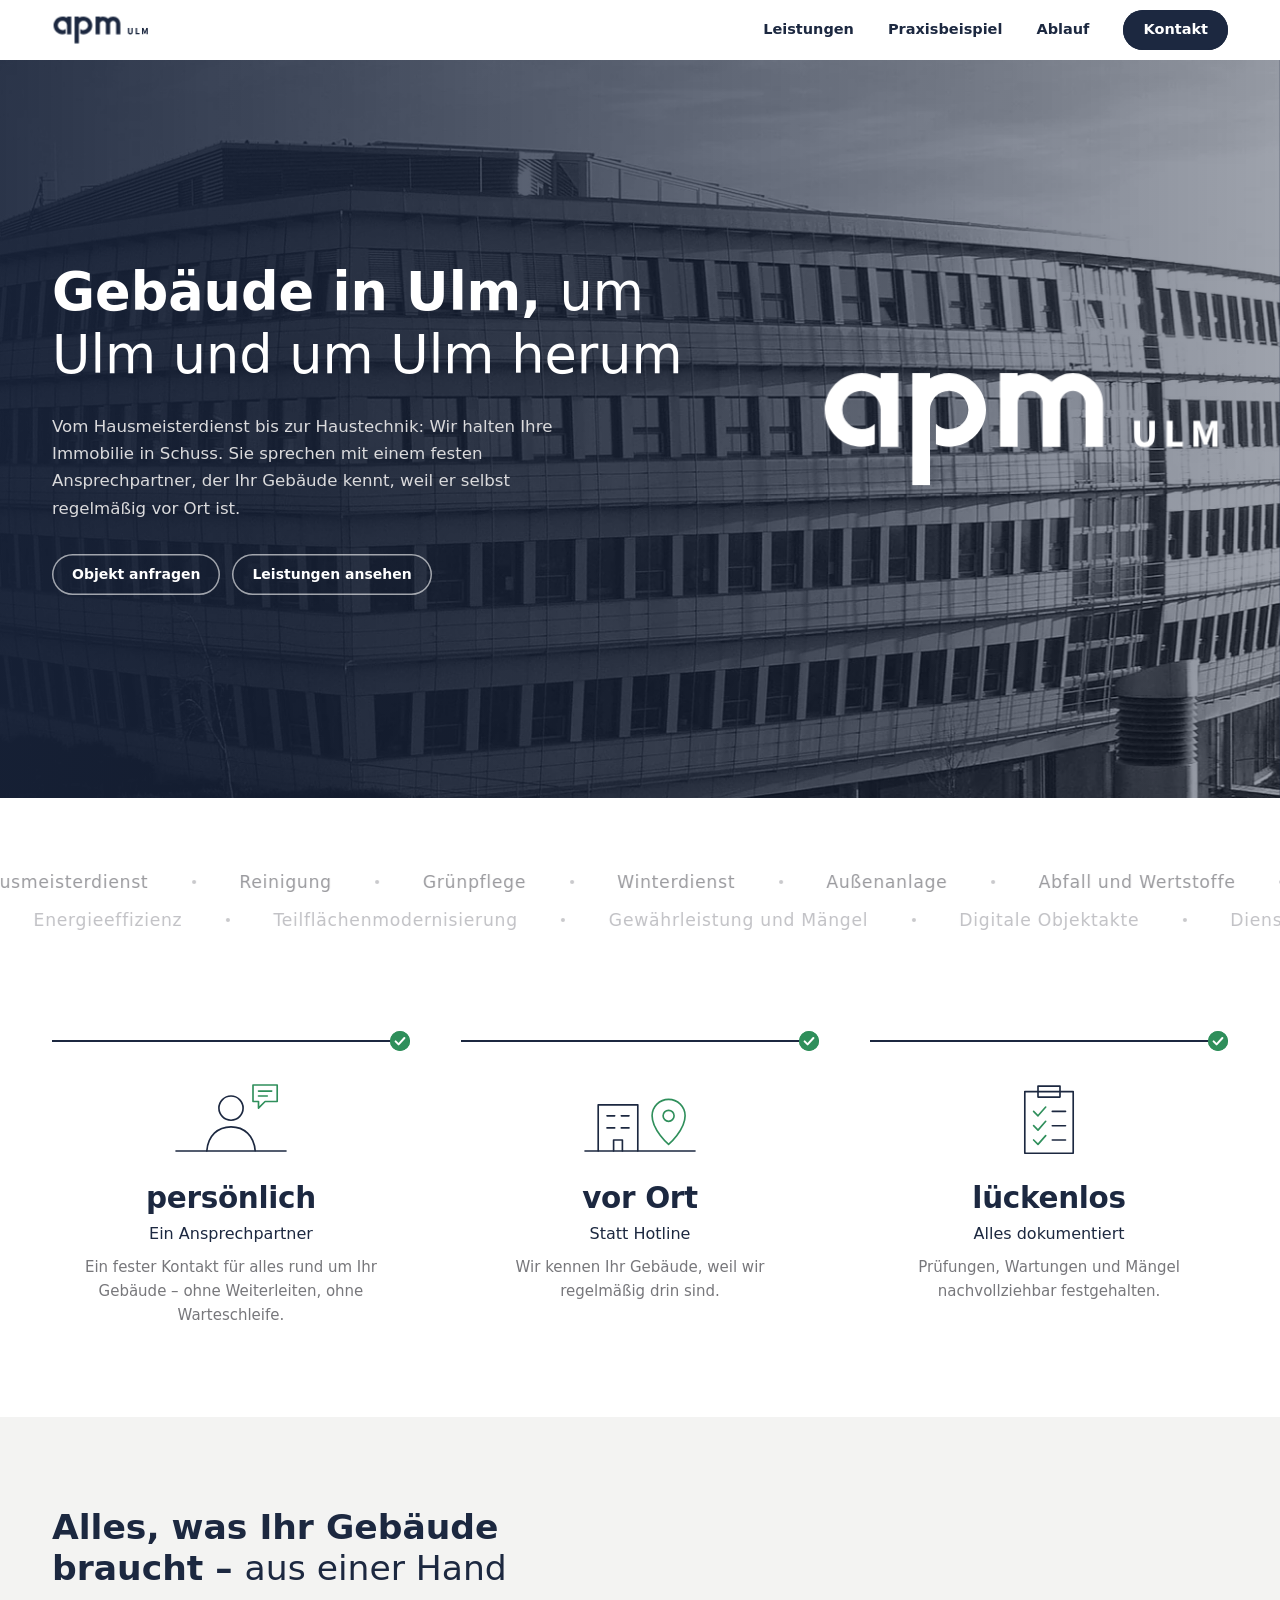
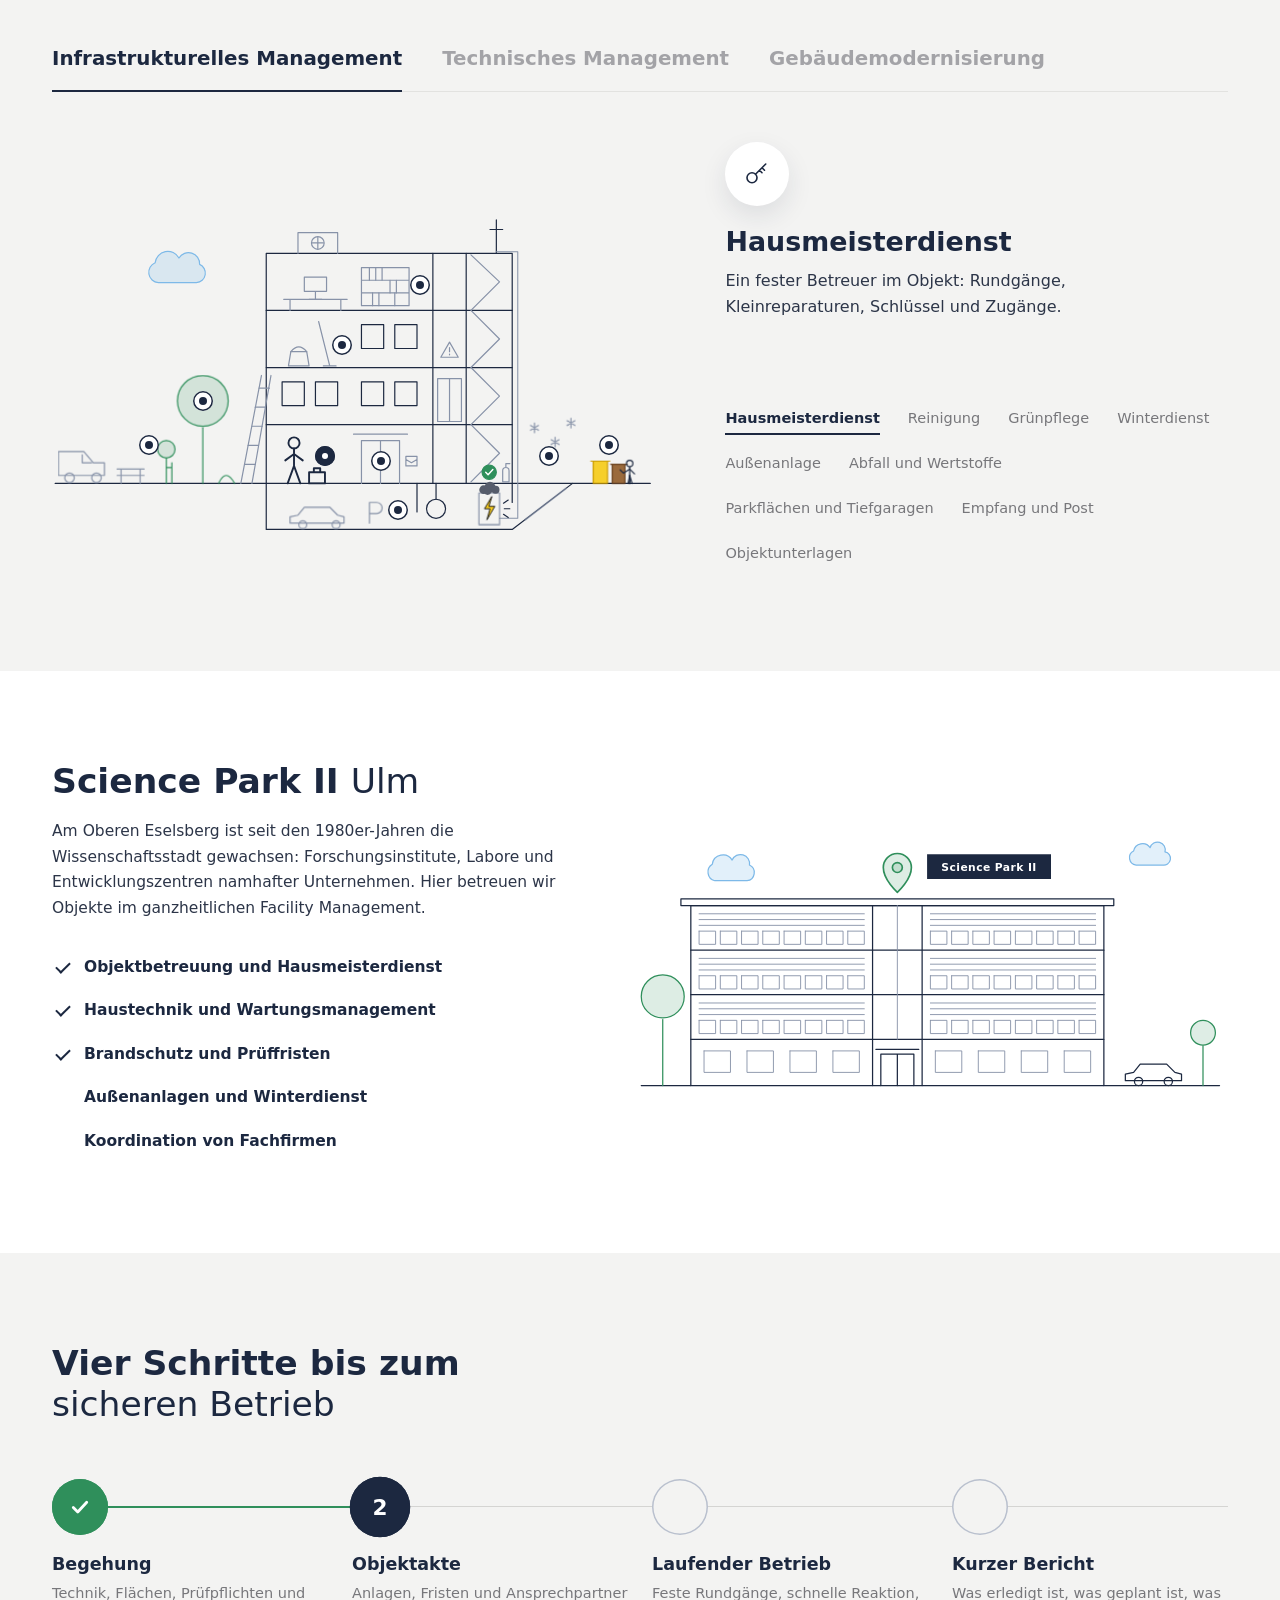
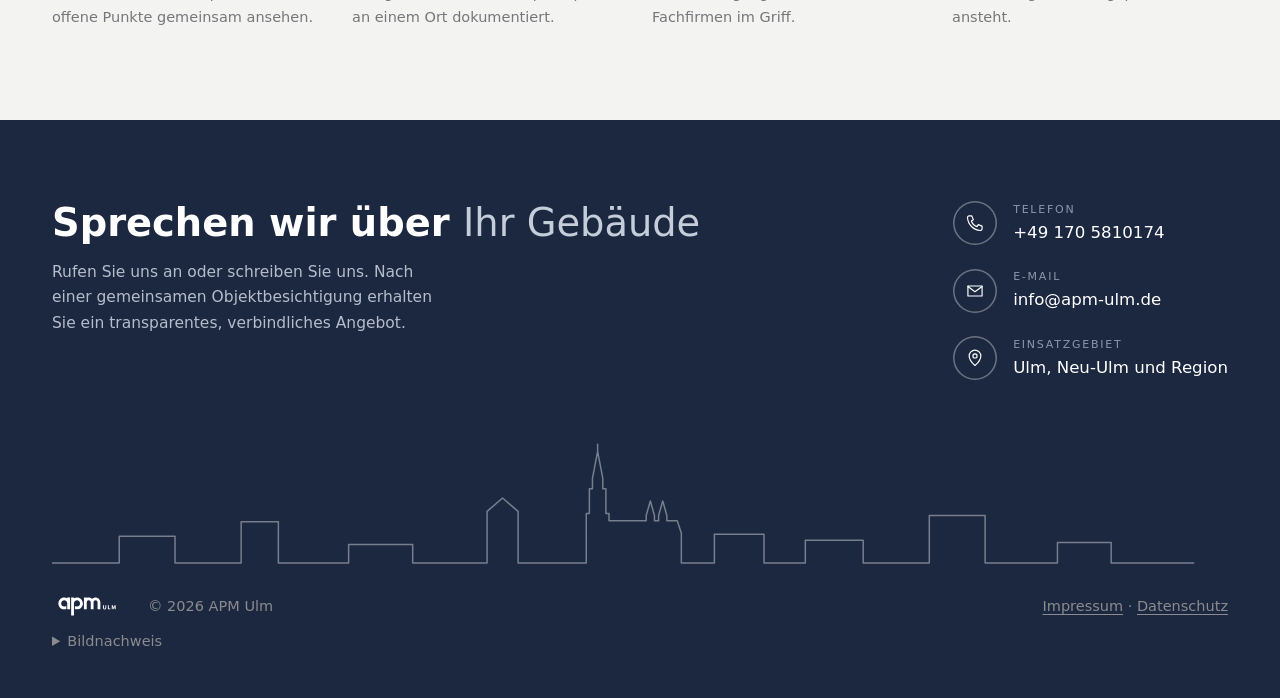
==== commit cb3e04b8: "SEO: Geo-Koordinaten und priceRange in den Firmendaten Co-Authored-By: Claude Fable 5.1 <noreply@ant" ====
--- a/d/index.html
+++ b/d/index.html
@@ -17,14 +17,14 @@
 <meta property="og:image:width" content="1200">
 <meta property="og:image:height" content="630">
 <meta name="twitter:card" content="summary_large_image">
-<script type="application/ld+json">[{"@context": "https://schema.org", "@type": "ProfessionalService", "name": "APM Ulm", "alternateName": "apm ulm – altun property management", "description": "Facility Management in Ulm und Neu-Ulm aus einer Hand: Hausmeisterdienst, Reinigung, Winterdienst, Wartung, Brandschutz und Modernisierung.", "image": "https://www.apm-ulm.de/img/teilen.png", "logo": "https://www.apm-ulm.de/img/apple-touch-icon.png", "telephone": "+49 170 5810174", "email": "info@apm-ulm.de", "address": {"@type": "PostalAddress", "streetAddress": "Weinbergweg 81", "postalCode": "89075", "addressLocality": "Ulm", "addressCountry": "DE"}, "areaServed": [{"@type": "City", "name": "Ulm"}, {"@type": "City", "name": "Neu-Ulm"}], "openingHoursSpecification": [{"@type": "OpeningHoursSpecification", "dayOfWeek": ["Monday", "Tuesday", "Wednesday", "Thursday", "Friday"], "opens": "08:00", "closes": "17:00"}], "knowsAbout": ["Facility Management", "Hausmeisterdienst", "Gebäudereinigung", "Winterdienst", "Grünpflege", "Wartung und Inspektion", "Brandschutz", "Gebäudemodernisierung"], "url": "https://www.apm-ulm.de/", "@id": "https://www.apm-ulm.de/#firma", "hasOfferCatalog": {"@type": "OfferCatalog", "name": "Facility Management", "itemListElement": [{"@type": "OfferCatalog", "name": "Infrastrukturelles Management", "itemListElement": [{"@type": "Offer", "itemOffered": {"@type": "Service", "name": "Hausmeisterdienst", "description": "Ein fester Betreuer im Objekt: Rundgänge, Kleinreparaturen, Schlüssel und Zugänge.", "areaServed": "Ulm"}}, {"@type": "Offer", "itemOffered": {"@type": "Service", "name": "Reinigung", "description": "Treppenhäuser, Flure und Eingänge sauber halten – wir beauftragen, kontrollieren und sorgen für Nachbesserung.", "areaServed": "Ulm"}}, {"@type": "Offer", "itemOffered": {"@type": "Service", "name": "Grünpflege", "description": "Rasen, Hecken, Bäume und Beete schneiden und pflegen, gießen, Laub und Schnittgut abfahren.", "areaServed": "Ulm"}}, {"@type": "Offer", "itemOffered": {"@type": "Service", "name": "Winterdienst", "description": "Wege, Zufahrten und Parkflächen räumen und streuen, bevor morgens der Betrieb beginnt.", "areaServed": "Ulm"}}, {"@type": "Offer", "itemOffered": {"@type": "Service", "name": "Außenanlage", "description": "Wege, Plätze, Beete und Bänke sauber und in Ordnung halten, kleine Schäden ausbessern.", "areaServed": "Ulm"}}, {"@type": "Offer", "itemOffered": {"@type": "Service", "name": "Abfall und Wertstoffe", "description": "Tonnen rechtzeitig bereitstellen, Standplätze sauber halten, Abholung abstimmen.", "areaServed": "Ulm"}}, {"@type": "Offer", "itemOffered": {"@type": "Service", "name": "Parkflächen und Tiefgaragen", "description": "Ordnung, Beleuchtung, Beschilderung und ein sicherer Ablauf für Mieter und Besucher.", "areaServed": "Ulm"}}, {"@type": "Offer", "itemOffered": {"@type": "Service", "name": "Empfang und Post", "description": "Besucher empfangen, Post und Pakete annehmen und im Haus verteilen.", "areaServed": "Ulm"}}, {"@type": "Offer", "itemOffered": {"@type": "Service", "name": "Objektunterlagen", "description": "Aushänge, Nutzerinfos und Protokolle zum Gebäude geordnet an einem Ort.", "areaServed": "Ulm"}}]}, {"@type": "OfferCatalog", "name": "Technisches Management", "itemListElement": [{"@type": "Offer", "itemOffered": {"@type": "Service", "name": "Wartung und Inspektion", "description": "Heizung, Lüftung, Sanitär und Elektro regelmäßig prüfen und warten lassen – mit Nachweis.", "areaServed": "Ulm"}}, {"@type": "Offer", "itemOffered": {"@type": "Service", "name": "Reparaturen", "description": "Vom tropfenden Ventil bis zur größeren Instandsetzung: planen, Ersatzteil besorgen, erledigen, abnehmen.", "areaServed": "Ulm"}}, {"@type": "Offer", "itemOffered": {"@type": "Service", "name": "Brandschutz und Prüffristen", "description": "Rettungswege, Feuerlöscher, Rauchabzug und Brandmeldeanlage im Blick, Begehungen inklusive.", "areaServed": "Ulm"}}, {"@type": "Offer", "itemOffered": {"@type": "Service", "name": "Betreiberpflichten", "description": "Wir achten darauf, dass vorgeschriebene Prüfungen fristgerecht stattfinden und belegt sind.", "areaServed": "Ulm"}}, {"@type": "Offer", "itemOffered": {"@type": "Service", "name": "Störungsannahme", "description": "Meldung aufnehmen, Fachfirma beauftragen, Erledigung an Sie zurückmelden.", "areaServed": "Ulm"}}, {"@type": "Offer", "itemOffered": {"@type": "Service", "name": "Dienstleister steuern", "description": "Handwerker und Fachfirmen koordinieren – Sie haben einen Ansprechpartner statt zehn.", "areaServed": "Ulm"}}, {"@type": "Offer", "itemOffered": {"@type": "Service", "name": "Digitale Objektakte", "description": "Anlagen, Fristen, Wartungspläne und Kosten übersichtlich erfasst, mit kurzem Bericht für Sie.", "areaServed": "Ulm"}}, {"@type": "Offer", "itemOffered": {"@type": "Service", "name": "Gewährleistung und Mängel", "description": "Nach Neubau oder Sanierung Mängel anzeigen, nachhalten und die Beseitigung abstimmen.", "areaServed": "Ulm"}}]}, {"@type": "OfferCatalog", "name": "Gebäudemodernisierung", "itemListElement": [{"@type": "Offer", "itemOffered": {"@type": "Service", "name": "Teilflächenmodernisierung", "description": "Einzelne Etagen, Büros, Flure oder Sanitärbereiche erneuern – abschnittsweise und im laufenden Betrieb.", "areaServed": "Ulm"}}, {"@type": "Offer", "itemOffered": {"@type": "Service", "name": "Energieeffizienz", "description": "Dämmung, Fenster, Beleuchtung und Heizung auf den heutigen Stand bringen, damit Verbrauch und Nebenkosten sinken.", "areaServed": "Ulm"}}, {"@type": "Offer", "itemOffered": {"@type": "Service", "name": "Fassade und Dach", "description": "Fassade ausbessern, streichen oder dämmen, das Dach abdichten und instand setzen.", "areaServed": "Ulm"}}, {"@type": "Offer", "itemOffered": {"@type": "Service", "name": "Innenausbau", "description": "Böden, Wände, Decken und Türen – vom Mieterwechsel bis zum kompletten Umbau.", "areaServed": "Ulm"}}, {"@type": "Offer", "itemOffered": {"@type": "Service", "name": "Haustechnik erneuern", "description": "Alte Heizungs-, Lüftungs-, Elektro- und Sanitäranlagen durch zeitgemäße Technik ersetzen.", "areaServed": "Ulm"}}, {"@type": "Offer", "itemOffered": {"@type": "Service", "name": "Planung und Bauleitung", "description": "Ein Ansprechpartner koordiniert alle Gewerke, Termine und Kosten bis zur Abnahme.", "areaServed": "Ulm"}}]}]}}, {"@context": "https://schema.org", "@type": "WebSite", "name": "APM Ulm", "alternateName": "apm ulm", "url": "https://www.apm-ulm.de/", "inLanguage": "de-DE", "publisher": {"@id": "https://www.apm-ulm.de/#firma"}}]</script>
+<script type="application/ld+json">[{"@context": "https://schema.org", "@type": "ProfessionalService", "name": "APM Ulm", "alternateName": "apm ulm – altun property management", "description": "Facility Management in Ulm und Neu-Ulm aus einer Hand: Hausmeisterdienst, Reinigung, Winterdienst, Wartung, Brandschutz und Modernisierung.", "image": "https://www.apm-ulm.de/img/teilen.png", "logo": "https://www.apm-ulm.de/img/apple-touch-icon.png", "telephone": "+49 170 5810174", "email": "info@apm-ulm.de", "address": {"@type": "PostalAddress", "streetAddress": "Weinbergweg 81", "postalCode": "89075", "addressLocality": "Ulm", "addressCountry": "DE"}, "areaServed": [{"@type": "City", "name": "Ulm"}, {"@type": "City", "name": "Neu-Ulm"}], "openingHoursSpecification": [{"@type": "OpeningHoursSpecification", "dayOfWeek": ["Monday", "Tuesday", "Wednesday", "Thursday", "Friday"], "opens": "08:00", "closes": "17:00"}], "knowsAbout": ["Facility Management", "Hausmeisterdienst", "Gebäudereinigung", "Winterdienst", "Grünpflege", "Wartung und Inspektion", "Brandschutz", "Gebäudemodernisierung"], "url": "https://www.apm-ulm.de/", "@id": "https://www.apm-ulm.de/#firma", "geo": {"@type": "GeoCoordinates", "latitude": 48.4070045, "longitude": 9.9559687}, "priceRange": "Auf Anfrage", "hasOfferCatalog": {"@type": "OfferCatalog", "name": "Facility Management", "itemListElement": [{"@type": "OfferCatalog", "name": "Infrastrukturelles Management", "itemListElement": [{"@type": "Offer", "itemOffered": {"@type": "Service", "name": "Hausmeisterdienst", "description": "Ein fester Betreuer im Objekt: Rundgänge, Kleinreparaturen, Schlüssel und Zugänge.", "areaServed": "Ulm"}}, {"@type": "Offer", "itemOffered": {"@type": "Service", "name": "Reinigung", "description": "Treppenhäuser, Flure und Eingänge sauber halten – wir beauftragen, kontrollieren und sorgen für Nachbesserung.", "areaServed": "Ulm"}}, {"@type": "Offer", "itemOffered": {"@type": "Service", "name": "Grünpflege", "description": "Rasen, Hecken, Bäume und Beete schneiden und pflegen, gießen, Laub und Schnittgut abfahren.", "areaServed": "Ulm"}}, {"@type": "Offer", "itemOffered": {"@type": "Service", "name": "Winterdienst", "description": "Wege, Zufahrten und Parkflächen räumen und streuen, bevor morgens der Betrieb beginnt.", "areaServed": "Ulm"}}, {"@type": "Offer", "itemOffered": {"@type": "Service", "name": "Außenanlage", "description": "Wege, Plätze, Beete und Bänke sauber und in Ordnung halten, kleine Schäden ausbessern.", "areaServed": "Ulm"}}, {"@type": "Offer", "itemOffered": {"@type": "Service", "name": "Abfall und Wertstoffe", "description": "Tonnen rechtzeitig bereitstellen, Standplätze sauber halten, Abholung abstimmen.", "areaServed": "Ulm"}}, {"@type": "Offer", "itemOffered": {"@type": "Service", "name": "Parkflächen und Tiefgaragen", "description": "Ordnung, Beleuchtung, Beschilderung und ein sicherer Ablauf für Mieter und Besucher.", "areaServed": "Ulm"}}, {"@type": "Offer", "itemOffered": {"@type": "Service", "name": "Empfang und Post", "description": "Besucher empfangen, Post und Pakete annehmen und im Haus verteilen.", "areaServed": "Ulm"}}, {"@type": "Offer", "itemOffered": {"@type": "Service", "name": "Objektunterlagen", "description": "Aushänge, Nutzerinfos und Protokolle zum Gebäude geordnet an einem Ort.", "areaServed": "Ulm"}}]}, {"@type": "OfferCatalog", "name": "Technisches Management", "itemListElement": [{"@type": "Offer", "itemOffered": {"@type": "Service", "name": "Wartung und Inspektion", "description": "Heizung, Lüftung, Sanitär und Elektro regelmäßig prüfen und warten lassen – mit Nachweis.", "areaServed": "Ulm"}}, {"@type": "Offer", "itemOffered": {"@type": "Service", "name": "Reparaturen", "description": "Vom tropfenden Ventil bis zur größeren Instandsetzung: planen, Ersatzteil besorgen, erledigen, abnehmen.", "areaServed": "Ulm"}}, {"@type": "Offer", "itemOffered": {"@type": "Service", "name": "Brandschutz und Prüffristen", "description": "Rettungswege, Feuerlöscher, Rauchabzug und Brandmeldeanlage im Blick, Begehungen inklusive.", "areaServed": "Ulm"}}, {"@type": "Offer", "itemOffered": {"@type": "Service", "name": "Betreiberpflichten", "description": "Wir achten darauf, dass vorgeschriebene Prüfungen fristgerecht stattfinden und belegt sind.", "areaServed": "Ulm"}}, {"@type": "Offer", "itemOffered": {"@type": "Service", "name": "Störungsannahme", "description": "Meldung aufnehmen, Fachfirma beauftragen, Erledigung an Sie zurückmelden.", "areaServed": "Ulm"}}, {"@type": "Offer", "itemOffered": {"@type": "Service", "name": "Dienstleister steuern", "description": "Handwerker und Fachfirmen koordinieren – Sie haben einen Ansprechpartner statt zehn.", "areaServed": "Ulm"}}, {"@type": "Offer", "itemOffered": {"@type": "Service", "name": "Digitale Objektakte", "description": "Anlagen, Fristen, Wartungspläne und Kosten übersichtlich erfasst, mit kurzem Bericht für Sie.", "areaServed": "Ulm"}}, {"@type": "Offer", "itemOffered": {"@type": "Service", "name": "Gewährleistung und Mängel", "description": "Nach Neubau oder Sanierung Mängel anzeigen, nachhalten und die Beseitigung abstimmen.", "areaServed": "Ulm"}}]}, {"@type": "OfferCatalog", "name": "Gebäudemodernisierung", "itemListElement": [{"@type": "Offer", "itemOffered": {"@type": "Service", "name": "Teilflächenmodernisierung", "description": "Einzelne Etagen, Büros, Flure oder Sanitärbereiche erneuern – abschnittsweise und im laufenden Betrieb.", "areaServed": "Ulm"}}, {"@type": "Offer", "itemOffered": {"@type": "Service", "name": "Energieeffizienz", "description": "Dämmung, Fenster, Beleuchtung und Heizung auf den heutigen Stand bringen, damit Verbrauch und Nebenkosten sinken.", "areaServed": "Ulm"}}, {"@type": "Offer", "itemOffered": {"@type": "Service", "name": "Fassade und Dach", "description": "Fassade ausbessern, streichen oder dämmen, das Dach abdichten und instand setzen.", "areaServed": "Ulm"}}, {"@type": "Offer", "itemOffered": {"@type": "Service", "name": "Innenausbau", "description": "Böden, Wände, Decken und Türen – vom Mieterwechsel bis zum kompletten Umbau.", "areaServed": "Ulm"}}, {"@type": "Offer", "itemOffered": {"@type": "Service", "name": "Haustechnik erneuern", "description": "Alte Heizungs-, Lüftungs-, Elektro- und Sanitäranlagen durch zeitgemäße Technik ersetzen.", "areaServed": "Ulm"}}, {"@type": "Offer", "itemOffered": {"@type": "Service", "name": "Planung und Bauleitung", "description": "Ein Ansprechpartner koordiniert alle Gewerke, Termine und Kosten bis zur Abnahme.", "areaServed": "Ulm"}}]}]}}, {"@context": "https://schema.org", "@type": "WebSite", "name": "APM Ulm", "alternateName": "apm ulm", "url": "https://www.apm-ulm.de/", "inLanguage": "de-DE", "publisher": {"@id": "https://www.apm-ulm.de/#firma"}}]</script>
 <meta name="theme-color" content="#FFFFFF">
 <link rel="icon" href="../img/logo.svg" type="image/svg+xml">
 <link rel="icon" href="../img/favicon-96.png" sizes="96x96" type="image/png">
 <link rel="icon" href="../img/favicon-48.png" sizes="48x48" type="image/png">
 <link rel="icon" href="../img/favicon-32.png" sizes="32x32" type="image/png">
 <link rel="apple-touch-icon" href="../img/apple-touch-icon.png">
-<link rel="stylesheet" href="d.css?v=102">
+<link rel="stylesheet" href="d.css?v=103">
 
 
 </head>
@@ -201,7 +201,7 @@
   </details>
 </footer>
 <script src="../vendor/lenis.min.js" defer></script>
-<script src="d.js?v=102" defer></script>
+<script src="d.js?v=103" defer></script>
 
 </body>
 </html>
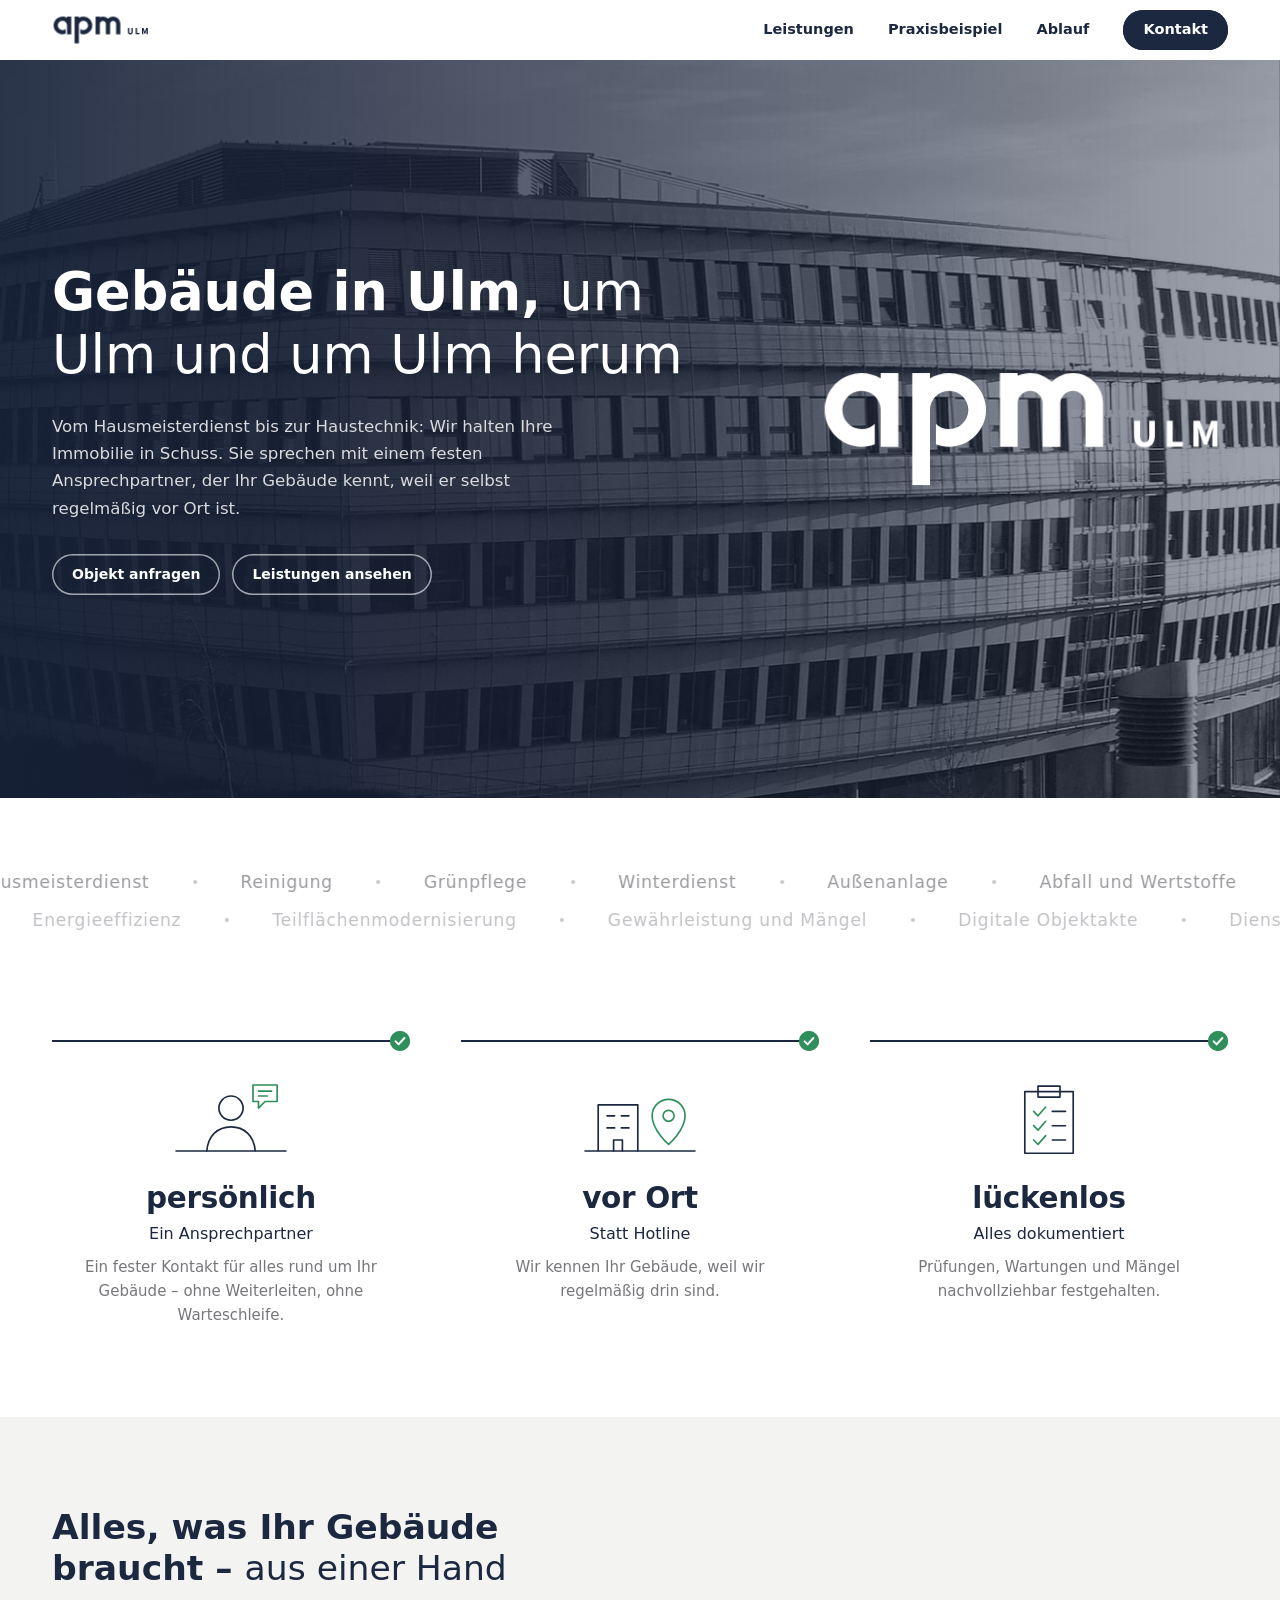
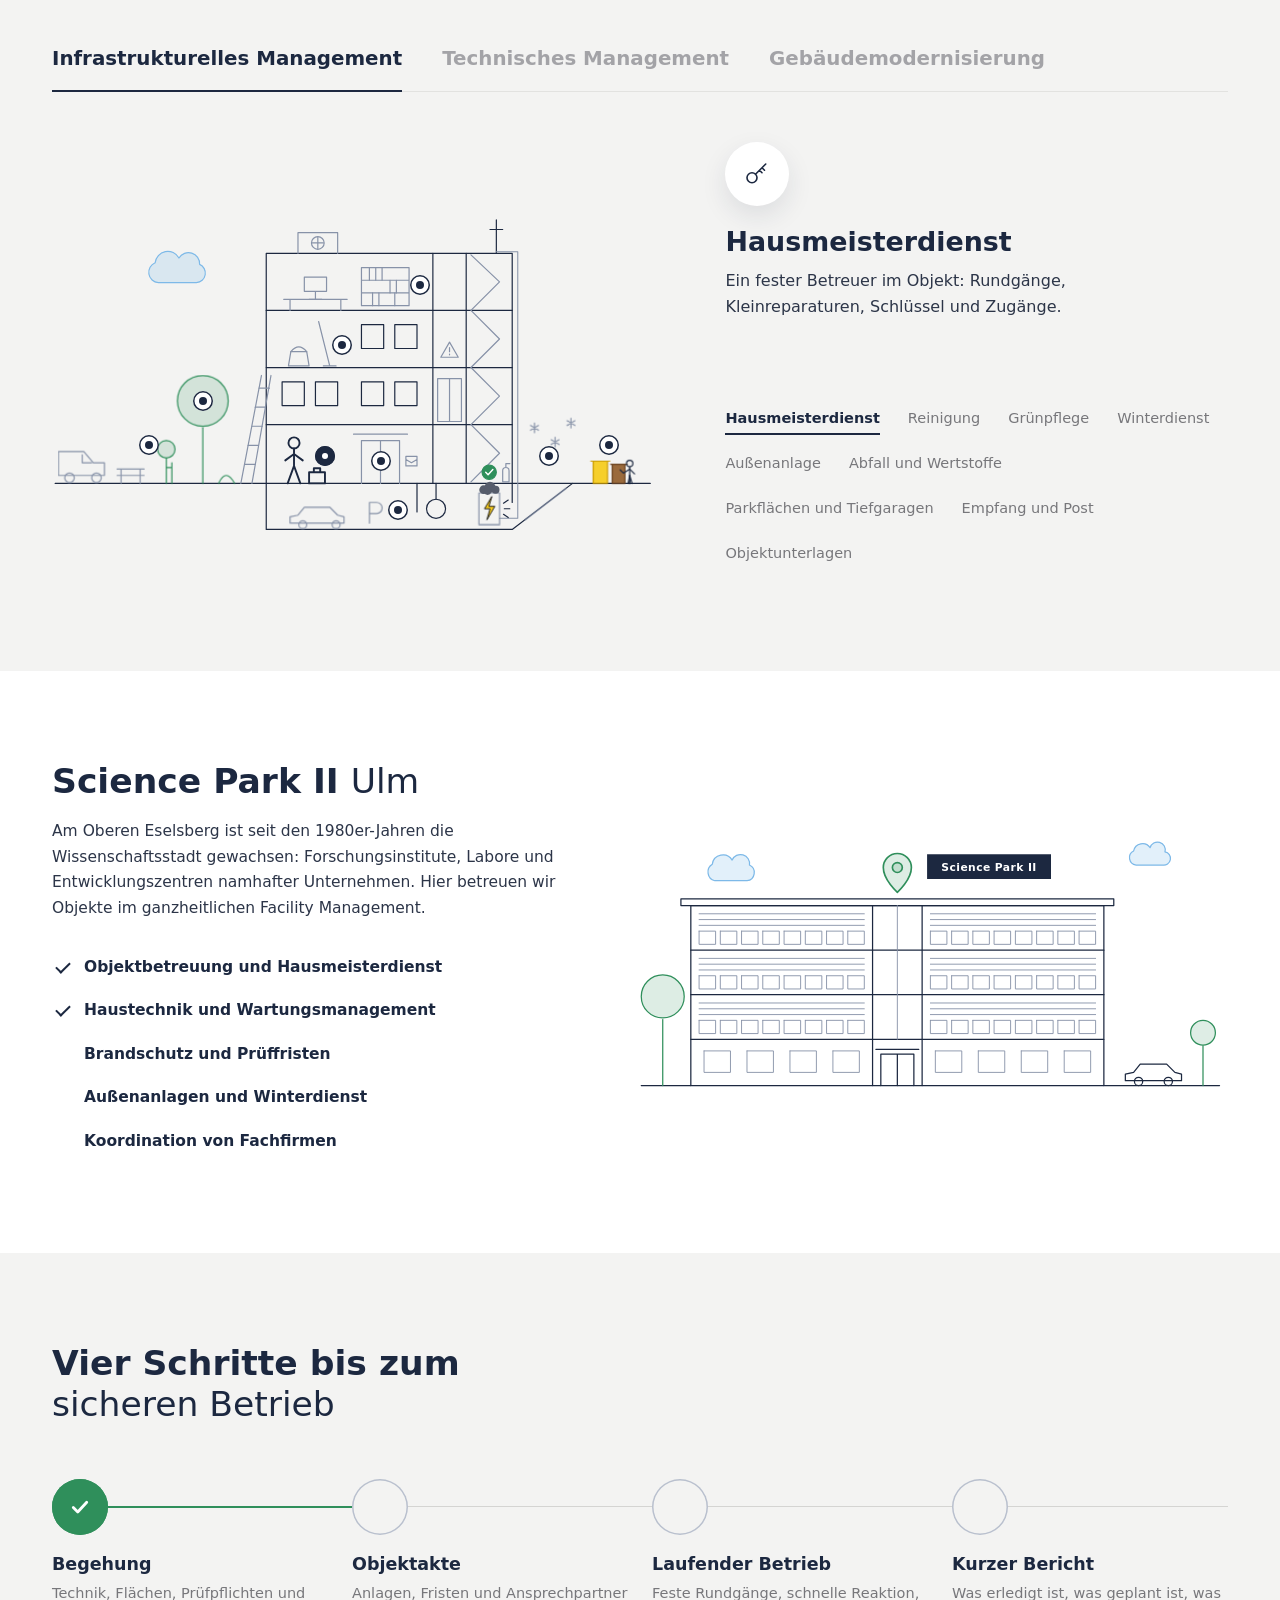
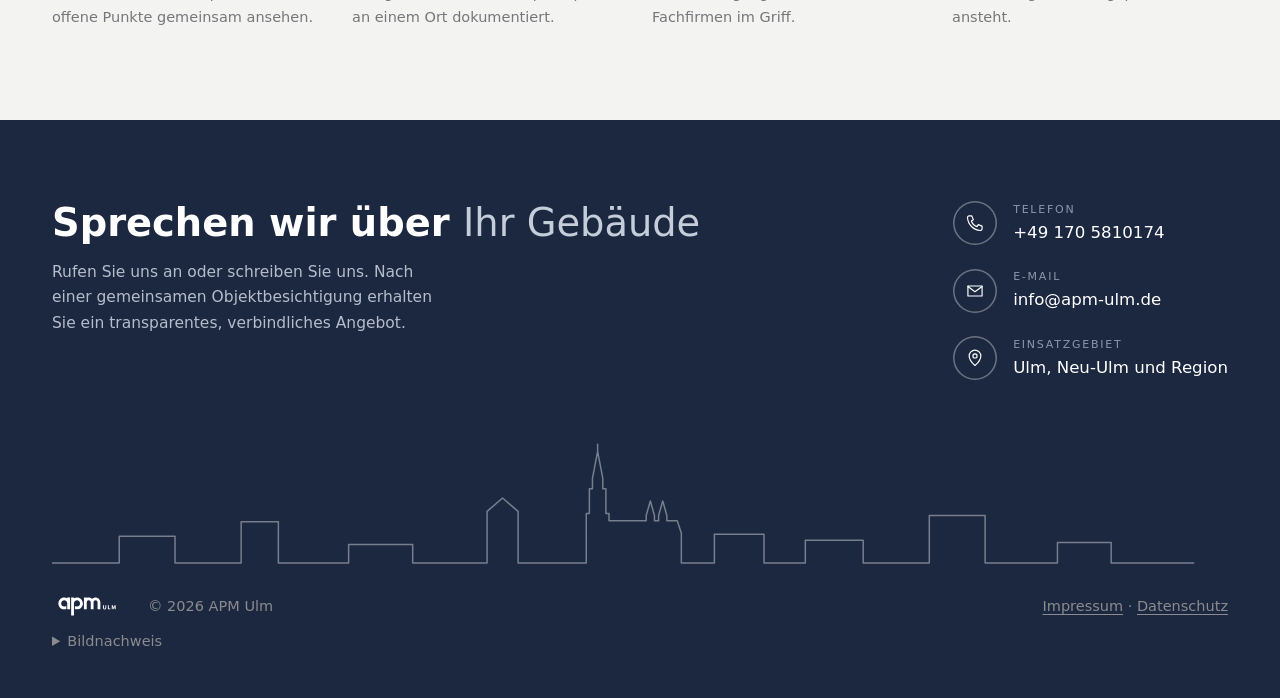
==== commit f3f5323d: "Signatur: Gruss + Logo mit altun property management; Druckvorlagen-Skripte Co-Authored-By: Claude O" ====
--- a/d/index.html
+++ b/d/index.html
@@ -24,7 +24,7 @@
 <link rel="icon" href="../img/favicon-48.png" sizes="48x48" type="image/png">
 <link rel="icon" href="../img/favicon-32.png" sizes="32x32" type="image/png">
 <link rel="apple-touch-icon" href="../img/apple-touch-icon.png">
-<link rel="stylesheet" href="d.css?v=103">
+<link rel="stylesheet" href="d.css?v=104">
 
 
 </head>
@@ -201,7 +201,7 @@
   </details>
 </footer>
 <script src="../vendor/lenis.min.js" defer></script>
-<script src="d.js?v=103" defer></script>
+<script src="d.js?v=104" defer></script>
 
 </body>
 </html>
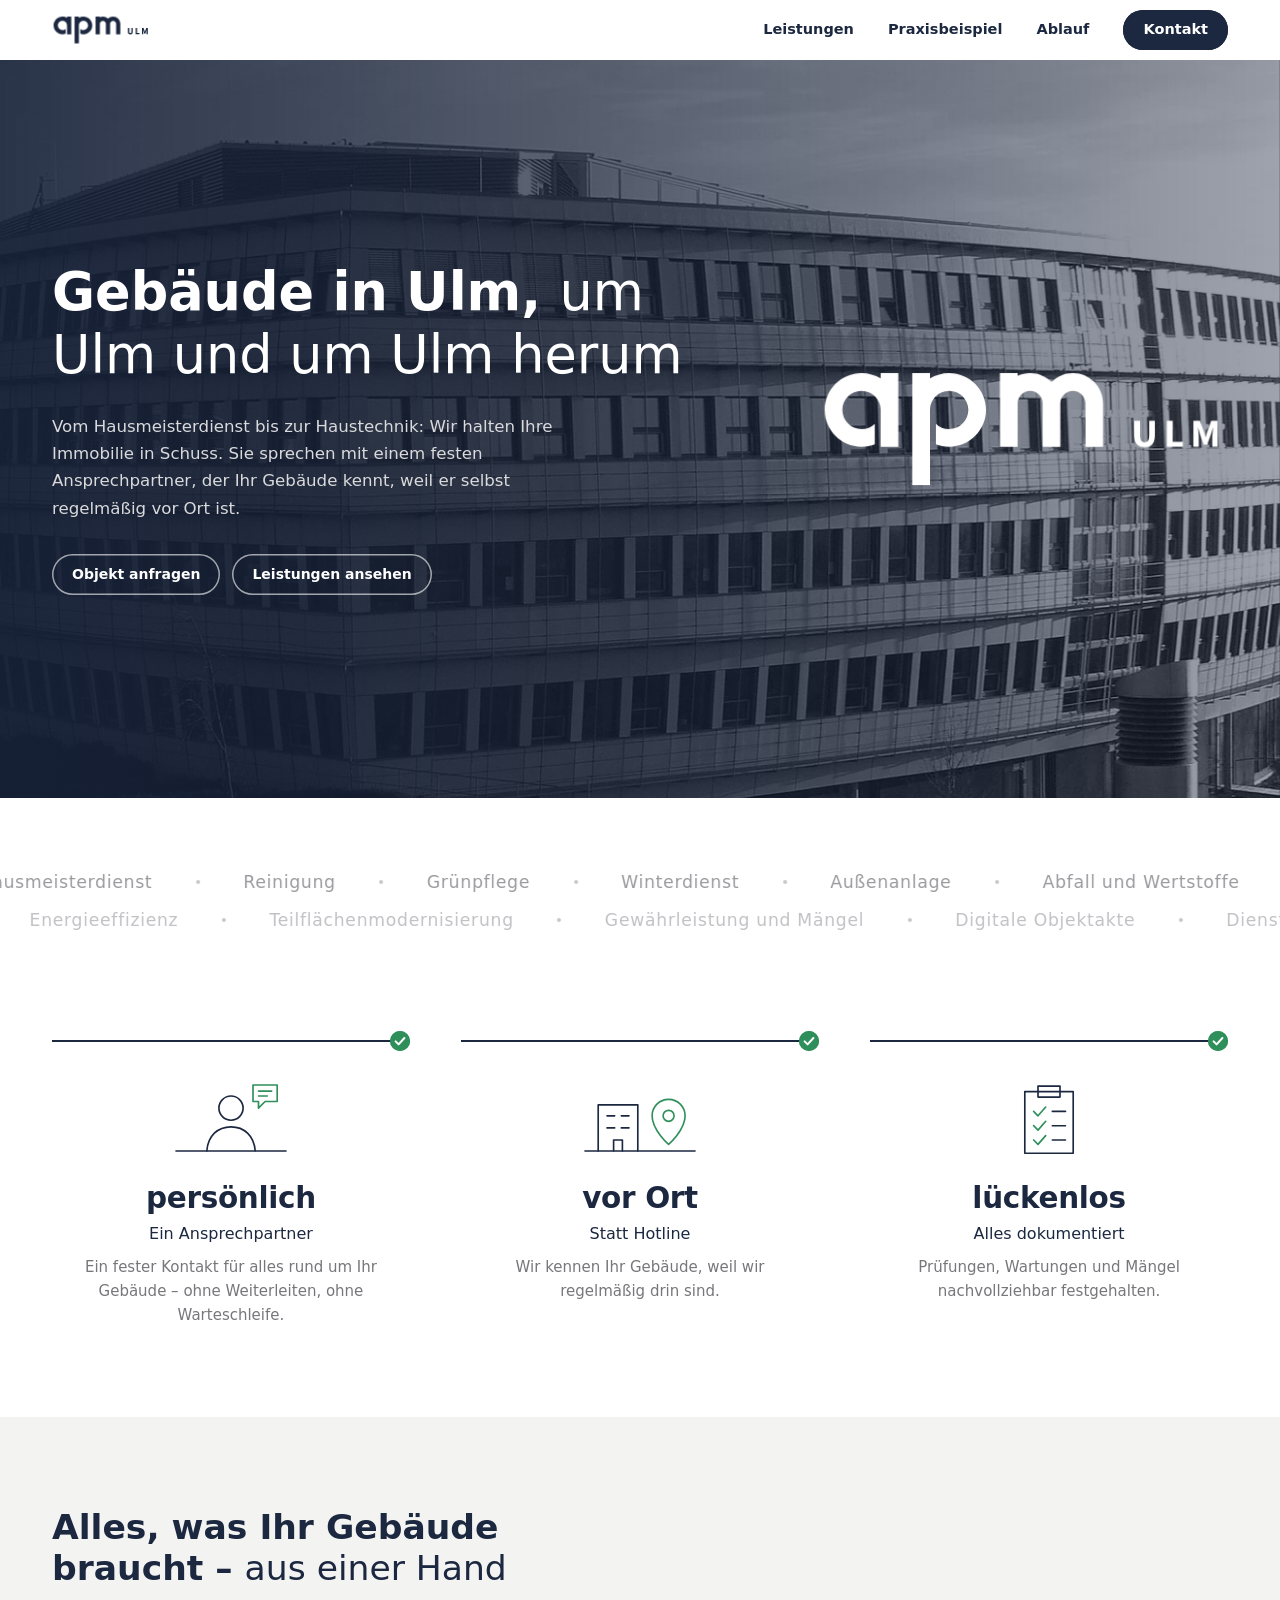
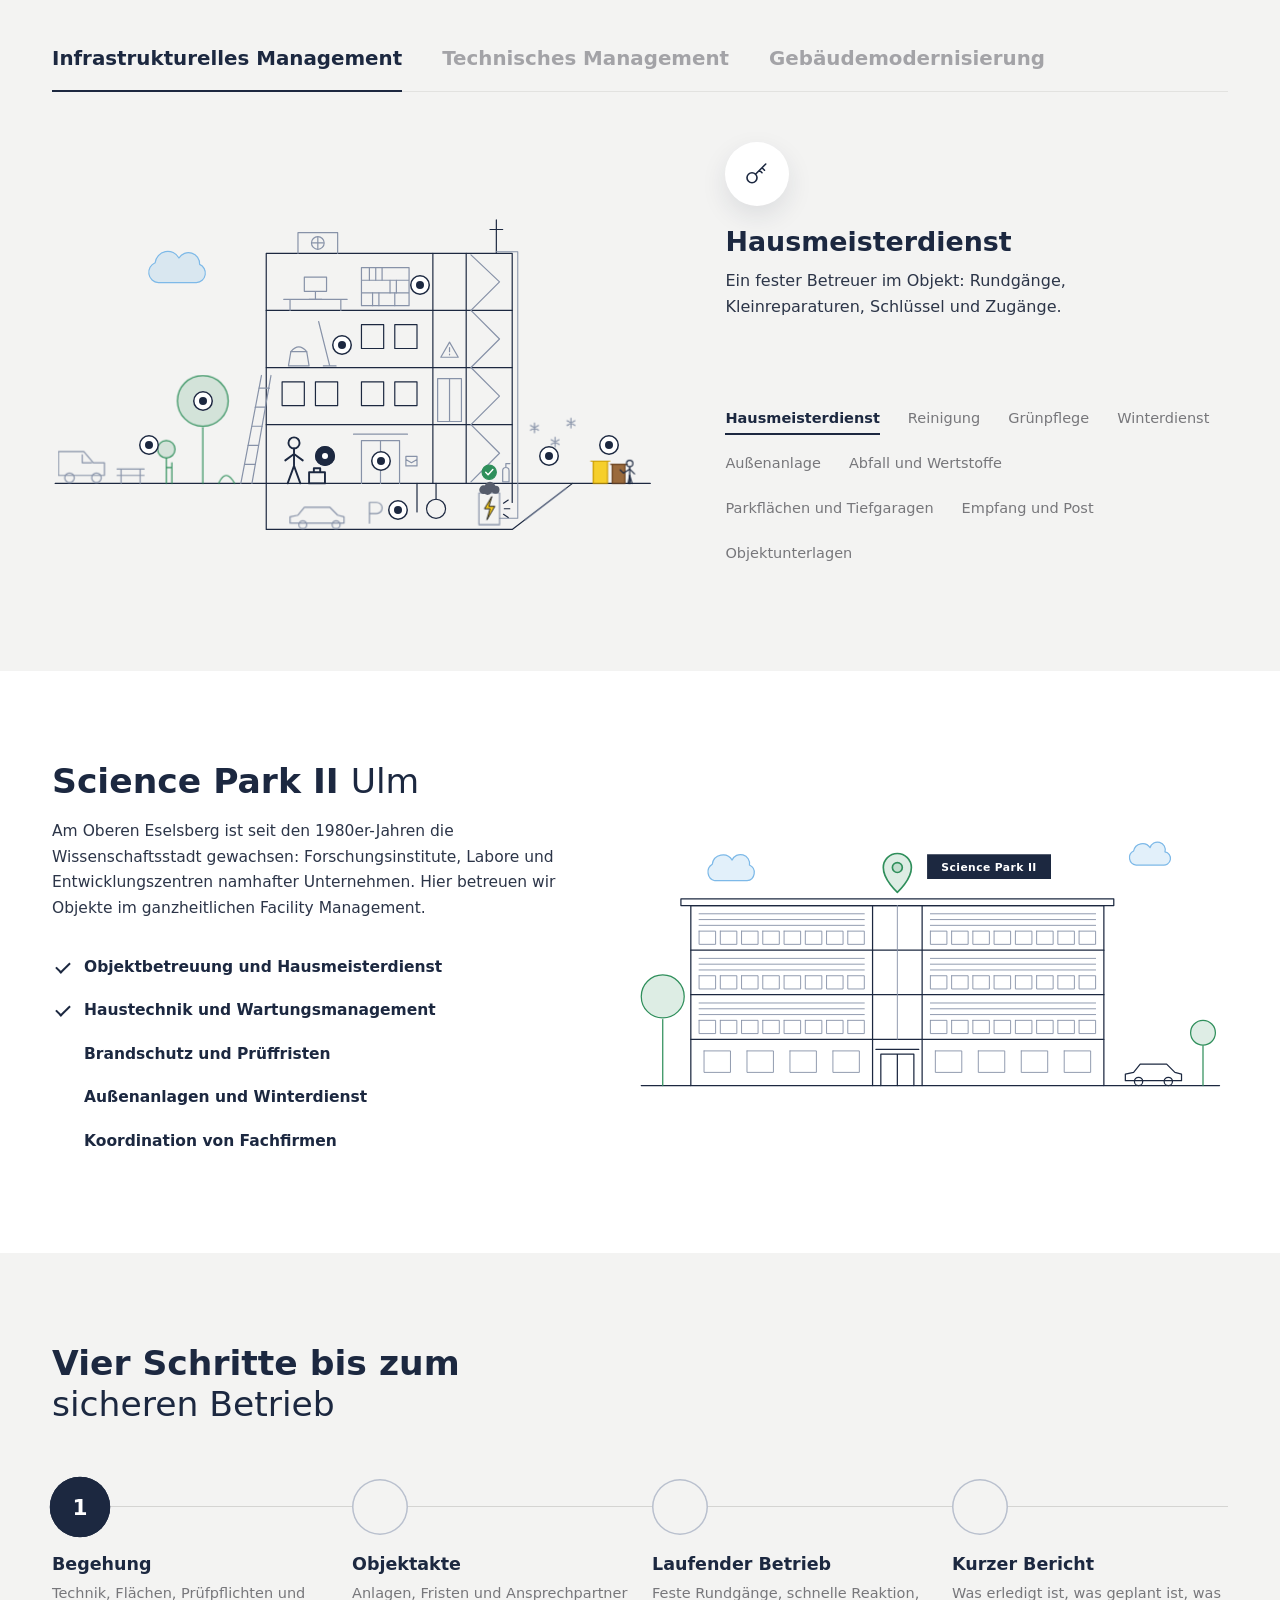
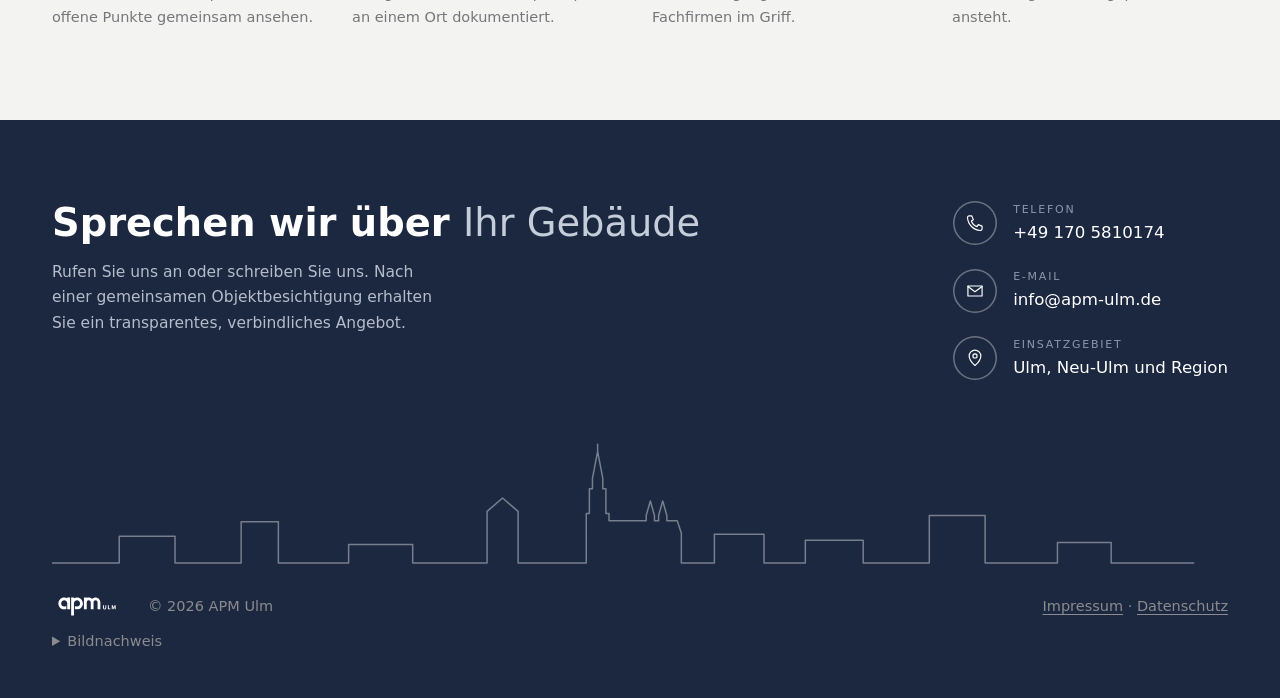
==== commit e6269a33: "Website-Symbol kreistauglich fuer Google (Logo passt in den Kreis) Co-Authored-By: Claude Opus 5.5 <" ====
--- a/d/index.html
+++ b/d/index.html
@@ -19,12 +19,11 @@
 <meta name="twitter:card" content="summary_large_image">
 <script type="application/ld+json">[{"@context": "https://schema.org", "@type": "ProfessionalService", "name": "APM Ulm", "alternateName": "apm ulm – altun property management", "description": "Facility Management in Ulm und Neu-Ulm aus einer Hand: Hausmeisterdienst, Reinigung, Winterdienst, Wartung, Brandschutz und Modernisierung.", "image": "https://www.apm-ulm.de/img/teilen.png", "logo": "https://www.apm-ulm.de/img/apple-touch-icon.png", "telephone": "+49 170 5810174", "email": "info@apm-ulm.de", "address": {"@type": "PostalAddress", "streetAddress": "Weinbergweg 81", "postalCode": "89075", "addressLocality": "Ulm", "addressCountry": "DE"}, "areaServed": [{"@type": "City", "name": "Ulm"}, {"@type": "City", "name": "Neu-Ulm"}], "openingHoursSpecification": [{"@type": "OpeningHoursSpecification", "dayOfWeek": ["Monday", "Tuesday", "Wednesday", "Thursday", "Friday"], "opens": "08:00", "closes": "17:00"}], "knowsAbout": ["Facility Management", "Hausmeisterdienst", "Gebäudereinigung", "Winterdienst", "Grünpflege", "Wartung und Inspektion", "Brandschutz", "Gebäudemodernisierung"], "url": "https://www.apm-ulm.de/", "@id": "https://www.apm-ulm.de/#firma", "geo": {"@type": "GeoCoordinates", "latitude": 48.4070045, "longitude": 9.9559687}, "priceRange": "Auf Anfrage", "hasOfferCatalog": {"@type": "OfferCatalog", "name": "Facility Management", "itemListElement": [{"@type": "OfferCatalog", "name": "Infrastrukturelles Management", "itemListElement": [{"@type": "Offer", "itemOffered": {"@type": "Service", "name": "Hausmeisterdienst", "description": "Ein fester Betreuer im Objekt: Rundgänge, Kleinreparaturen, Schlüssel und Zugänge.", "areaServed": "Ulm"}}, {"@type": "Offer", "itemOffered": {"@type": "Service", "name": "Reinigung", "description": "Treppenhäuser, Flure und Eingänge sauber halten – wir beauftragen, kontrollieren und sorgen für Nachbesserung.", "areaServed": "Ulm"}}, {"@type": "Offer", "itemOffered": {"@type": "Service", "name": "Grünpflege", "description": "Rasen, Hecken, Bäume und Beete schneiden und pflegen, gießen, Laub und Schnittgut abfahren.", "areaServed": "Ulm"}}, {"@type": "Offer", "itemOffered": {"@type": "Service", "name": "Winterdienst", "description": "Wege, Zufahrten und Parkflächen räumen und streuen, bevor morgens der Betrieb beginnt.", "areaServed": "Ulm"}}, {"@type": "Offer", "itemOffered": {"@type": "Service", "name": "Außenanlage", "description": "Wege, Plätze, Beete und Bänke sauber und in Ordnung halten, kleine Schäden ausbessern.", "areaServed": "Ulm"}}, {"@type": "Offer", "itemOffered": {"@type": "Service", "name": "Abfall und Wertstoffe", "description": "Tonnen rechtzeitig bereitstellen, Standplätze sauber halten, Abholung abstimmen.", "areaServed": "Ulm"}}, {"@type": "Offer", "itemOffered": {"@type": "Service", "name": "Parkflächen und Tiefgaragen", "description": "Ordnung, Beleuchtung, Beschilderung und ein sicherer Ablauf für Mieter und Besucher.", "areaServed": "Ulm"}}, {"@type": "Offer", "itemOffered": {"@type": "Service", "name": "Empfang und Post", "description": "Besucher empfangen, Post und Pakete annehmen und im Haus verteilen.", "areaServed": "Ulm"}}, {"@type": "Offer", "itemOffered": {"@type": "Service", "name": "Objektunterlagen", "description": "Aushänge, Nutzerinfos und Protokolle zum Gebäude geordnet an einem Ort.", "areaServed": "Ulm"}}]}, {"@type": "OfferCatalog", "name": "Technisches Management", "itemListElement": [{"@type": "Offer", "itemOffered": {"@type": "Service", "name": "Wartung und Inspektion", "description": "Heizung, Lüftung, Sanitär und Elektro regelmäßig prüfen und warten lassen – mit Nachweis.", "areaServed": "Ulm"}}, {"@type": "Offer", "itemOffered": {"@type": "Service", "name": "Reparaturen", "description": "Vom tropfenden Ventil bis zur größeren Instandsetzung: planen, Ersatzteil besorgen, erledigen, abnehmen.", "areaServed": "Ulm"}}, {"@type": "Offer", "itemOffered": {"@type": "Service", "name": "Brandschutz und Prüffristen", "description": "Rettungswege, Feuerlöscher, Rauchabzug und Brandmeldeanlage im Blick, Begehungen inklusive.", "areaServed": "Ulm"}}, {"@type": "Offer", "itemOffered": {"@type": "Service", "name": "Betreiberpflichten", "description": "Wir achten darauf, dass vorgeschriebene Prüfungen fristgerecht stattfinden und belegt sind.", "areaServed": "Ulm"}}, {"@type": "Offer", "itemOffered": {"@type": "Service", "name": "Störungsannahme", "description": "Meldung aufnehmen, Fachfirma beauftragen, Erledigung an Sie zurückmelden.", "areaServed": "Ulm"}}, {"@type": "Offer", "itemOffered": {"@type": "Service", "name": "Dienstleister steuern", "description": "Handwerker und Fachfirmen koordinieren – Sie haben einen Ansprechpartner statt zehn.", "areaServed": "Ulm"}}, {"@type": "Offer", "itemOffered": {"@type": "Service", "name": "Digitale Objektakte", "description": "Anlagen, Fristen, Wartungspläne und Kosten übersichtlich erfasst, mit kurzem Bericht für Sie.", "areaServed": "Ulm"}}, {"@type": "Offer", "itemOffered": {"@type": "Service", "name": "Gewährleistung und Mängel", "description": "Nach Neubau oder Sanierung Mängel anzeigen, nachhalten und die Beseitigung abstimmen.", "areaServed": "Ulm"}}]}, {"@type": "OfferCatalog", "name": "Gebäudemodernisierung", "itemListElement": [{"@type": "Offer", "itemOffered": {"@type": "Service", "name": "Teilflächenmodernisierung", "description": "Einzelne Etagen, Büros, Flure oder Sanitärbereiche erneuern – abschnittsweise und im laufenden Betrieb.", "areaServed": "Ulm"}}, {"@type": "Offer", "itemOffered": {"@type": "Service", "name": "Energieeffizienz", "description": "Dämmung, Fenster, Beleuchtung und Heizung auf den heutigen Stand bringen, damit Verbrauch und Nebenkosten sinken.", "areaServed": "Ulm"}}, {"@type": "Offer", "itemOffered": {"@type": "Service", "name": "Fassade und Dach", "description": "Fassade ausbessern, streichen oder dämmen, das Dach abdichten und instand setzen.", "areaServed": "Ulm"}}, {"@type": "Offer", "itemOffered": {"@type": "Service", "name": "Innenausbau", "description": "Böden, Wände, Decken und Türen – vom Mieterwechsel bis zum kompletten Umbau.", "areaServed": "Ulm"}}, {"@type": "Offer", "itemOffered": {"@type": "Service", "name": "Haustechnik erneuern", "description": "Alte Heizungs-, Lüftungs-, Elektro- und Sanitäranlagen durch zeitgemäße Technik ersetzen.", "areaServed": "Ulm"}}, {"@type": "Offer", "itemOffered": {"@type": "Service", "name": "Planung und Bauleitung", "description": "Ein Ansprechpartner koordiniert alle Gewerke, Termine und Kosten bis zur Abnahme.", "areaServed": "Ulm"}}]}]}}, {"@context": "https://schema.org", "@type": "WebSite", "name": "APM Ulm", "alternateName": "apm ulm", "url": "https://www.apm-ulm.de/", "inLanguage": "de-DE", "publisher": {"@id": "https://www.apm-ulm.de/#firma"}}]</script>
 <meta name="theme-color" content="#FFFFFF">
-<link rel="icon" href="../img/logo.svg" type="image/svg+xml">
 <link rel="icon" href="../img/favicon-96.png" sizes="96x96" type="image/png">
 <link rel="icon" href="../img/favicon-48.png" sizes="48x48" type="image/png">
 <link rel="icon" href="../img/favicon-32.png" sizes="32x32" type="image/png">
 <link rel="apple-touch-icon" href="../img/apple-touch-icon.png">
-<link rel="stylesheet" href="d.css?v=104">
+<link rel="stylesheet" href="d.css?v=105">
 
 
 </head>
@@ -201,7 +200,7 @@
   </details>
 </footer>
 <script src="../vendor/lenis.min.js" defer></script>
-<script src="d.js?v=104" defer></script>
+<script src="d.js?v=105" defer></script>
 
 </body>
 </html>
